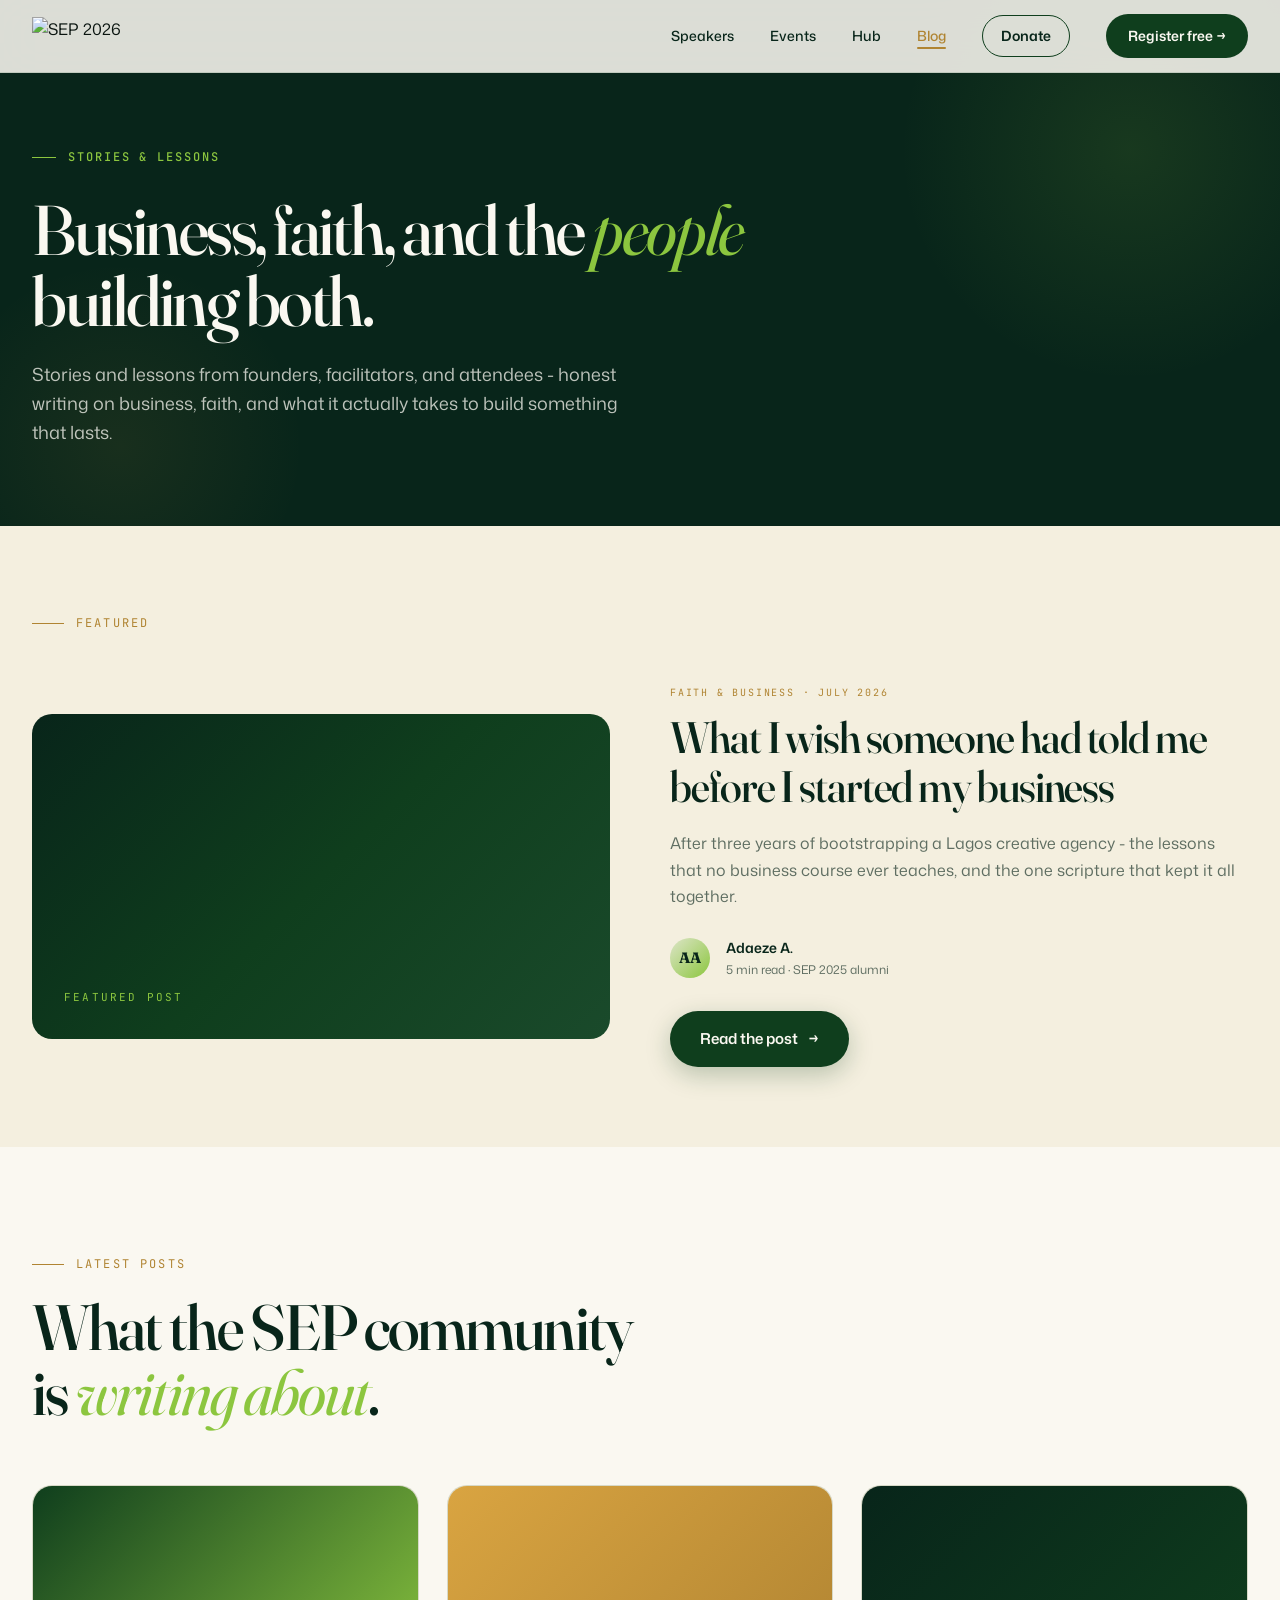
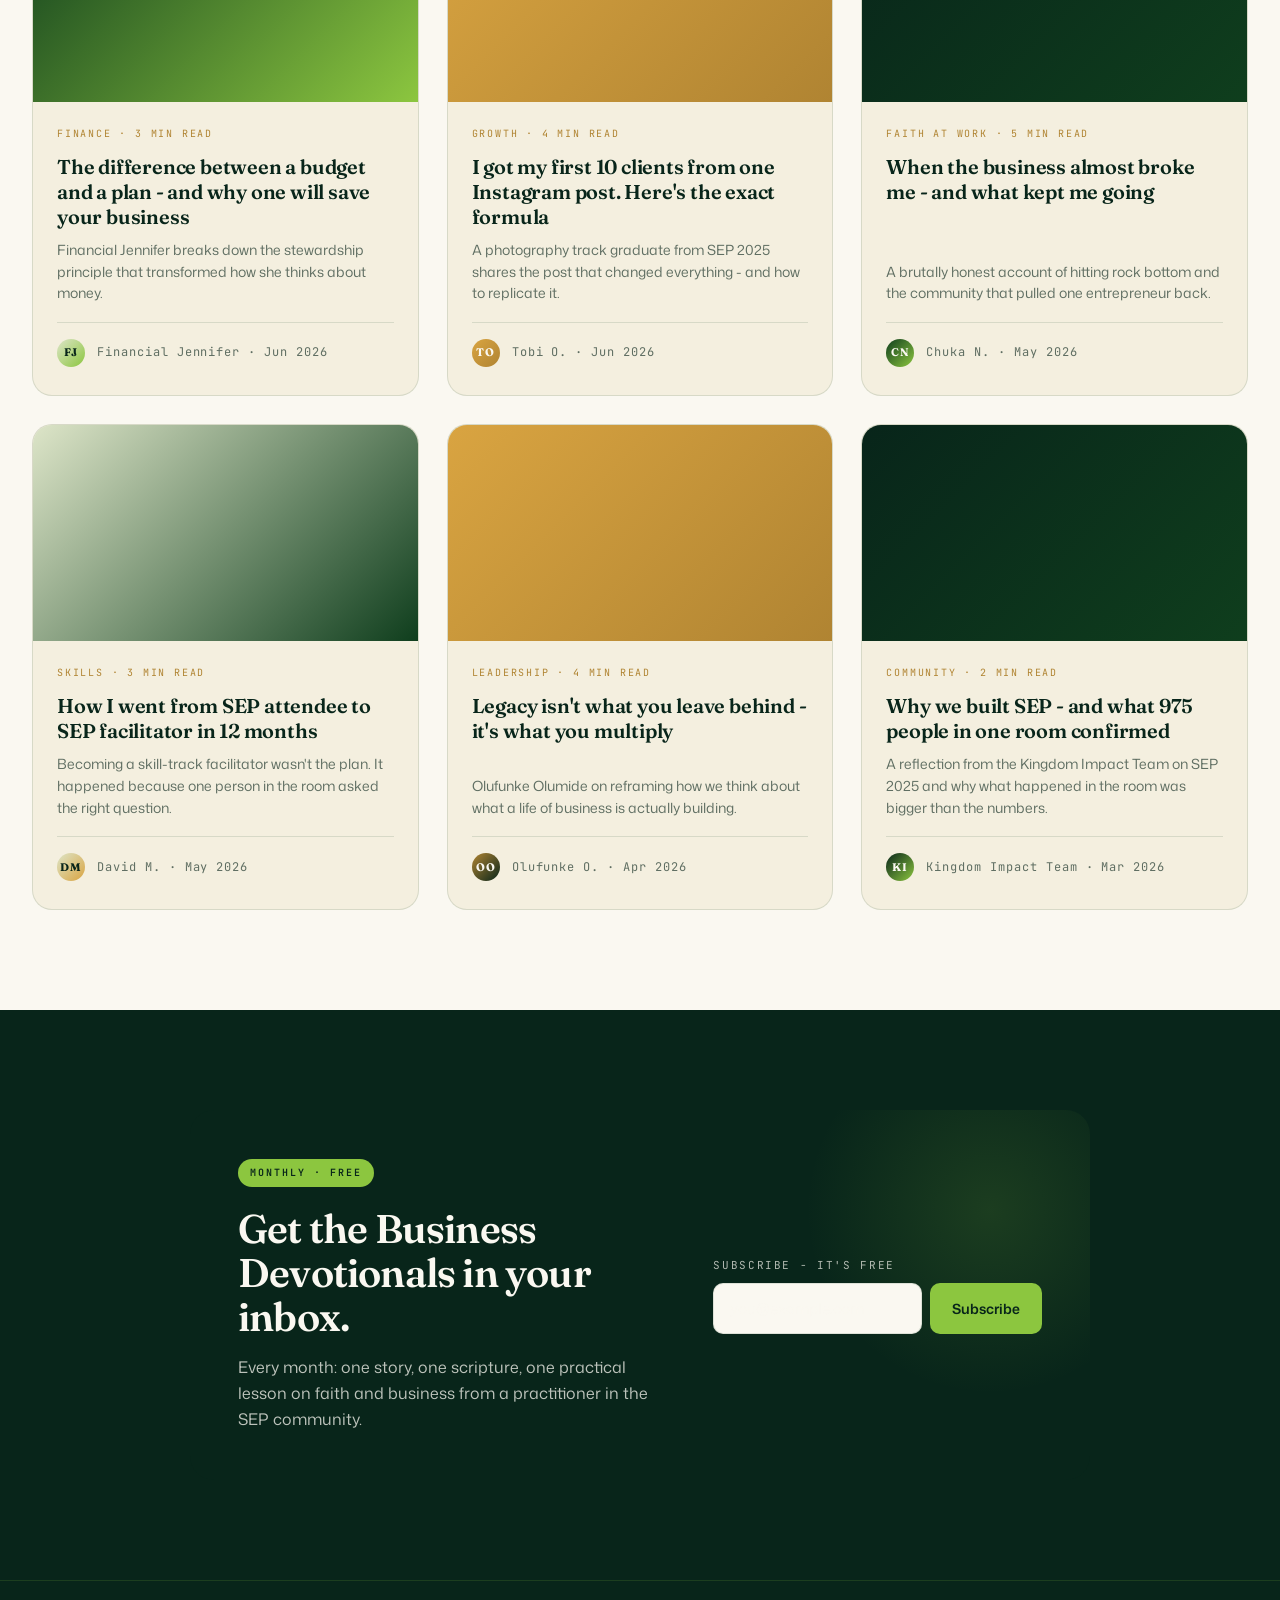
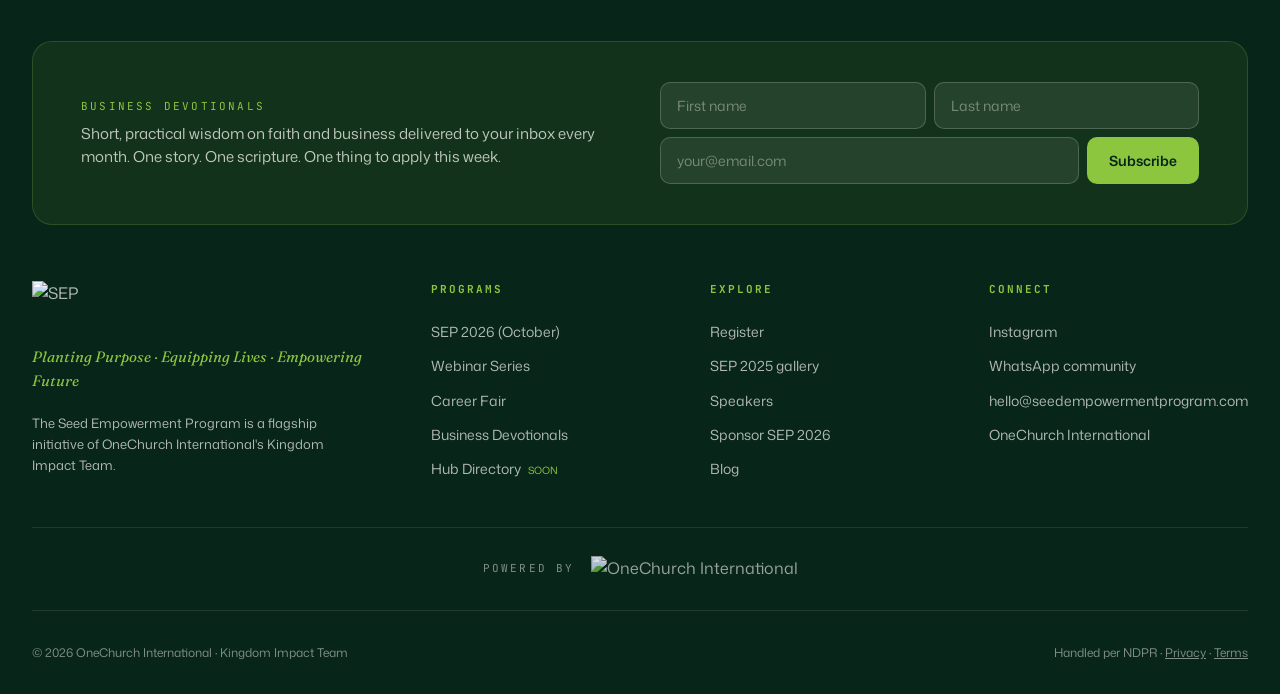
==== blog/index.html @ 37511c03 "Add first name and last name to newsletter subscribe forms Footer form on all pages and events banne" ====
<!DOCTYPE html>
<html lang="en">
<head>
<meta charset="UTF-8">
<meta name="viewport" content="width=device-width, initial-scale=1.0">
<title>SEP Blog - faith, business and skills in Nigeria</title>
<meta name="description" content="Stories and lessons from the SEP and OneChurch community - honest writing on business, faith, and what it takes to build something that lasts.">
<meta name="author" content="OneChurch International · Kingdom Impact Team">
<meta name="robots" content="index, follow">
<meta name="theme-color" content="#0F3E1D">
<link rel="icon" type="image/svg+xml" href="data:image/svg+xml;utf8,<svg xmlns='http://www.w3.org/2000/svg' viewBox='0 0 100 100'><rect width='100' height='100' rx='22' fill='%230F3E1D'/><rect x='24' y='28' width='14' height='14' rx='3' fill='%238CC63F'/><rect x='43' y='26' width='18' height='18' rx='5' fill='%238CC63F'/><rect x='66' y='24' width='22' height='22' rx='11' fill='%238CC63F'/><path d='M66 50 L34 50 C20 50 20 66 50 66 C80 66 80 82 66 82 L34 82' stroke='%23FAF8F1' stroke-width='6' fill='none' stroke-linecap='round'/></svg>">
<link rel="preconnect" href="https://fonts.googleapis.com">
<link rel="preconnect" href="https://fonts.gstatic.com" crossorigin>
<link href="https://fonts.googleapis.com/css2?family=Fraunces:opsz,wght@9..144,400;9..144,500;9..144,600;9..144,700;9..144,900&family=Mona+Sans:wght@400;500;600;700&family=JetBrains+Mono:wght@400;500&display=swap" rel="stylesheet">
<link rel="stylesheet" href="../css/main.css">
</head>
<body>

<!-- ============ NAV ============ -->
<nav class="nav">
  <div class="container nav-inner">
    <a href="../index.html" class="brand">
      <img src="../assets/sep-logo.webp" class="brand-logo" alt="SEP 2026">
    </a>
    <button class="nav-toggle" id="nav-toggle" aria-label="Open menu" aria-expanded="false">
      <svg class="icon-menu" width="22" height="22" viewBox="0 0 24 24" fill="none"><path d="M4 7h16M4 12h16M4 17h16" stroke="currentColor" stroke-width="2" stroke-linecap="round"/></svg>
      <svg class="icon-close" width="22" height="22" viewBox="0 0 24 24" fill="none"><path d="M6 6l12 12M18 6L6 18" stroke="currentColor" stroke-width="2" stroke-linecap="round"/></svg>
    </button>
    <div class="nav-links" id="nav-links">
      <a href="../speakers.html">Speakers</a>
      <a href="../events.html">Events</a>
      <a href="../hub.html">Hub</a>
      <a href="index.html" aria-current="page">Blog</a>
      <a href="../donate.html" class="nav-donate">Donate</a>
      <a href="../index.html#register" class="nav-cta">Register free →</a>
    </div>
  </div>
</nav>

<!-- ============ PAGE HERO ============ -->
<section class="page-hero">
  <div class="container">
    <div class="page-hero-inner">
      <div class="eyebrow">Stories &amp; lessons</div>
      <h1>Business, faith, and the <em>people</em> building both.</h1>
      <p class="lead">Stories and lessons from founders, facilitators, and attendees - honest writing on business, faith, and what it actually takes to build something that lasts.</p>
    </div>
  </div>
</section>

<!-- ============ FEATURED POST ============ -->
<section style="padding: 80px 0; background: var(--paper-warm);">
  <div class="container">
    <div class="section-label">Featured</div>
    <div style="display: grid; grid-template-columns: 1fr 1fr; gap: 60px; align-items: center; margin-top: 32px;">
      <div style="aspect-ratio: 16/9; border-radius: 20px; background: linear-gradient(135deg, var(--forest-deep), var(--forest), #1a4a2b); overflow: hidden; position: relative;">
        <div style="position: absolute; inset: 0; display: flex; align-items: flex-end; padding: 32px;">
          <div style="font-family: var(--font-mono); font-size: 11px; letter-spacing: 0.2em; text-transform: uppercase; color: var(--lime);">Featured post</div>
        </div>
      </div>
      <div>
        <div class="blog-card-tag">Faith &amp; Business · July 2026</div>
        <h2 style="font-family: var(--font-display); font-size: clamp(28px,3.5vw,44px); font-weight: 500; color: var(--forest-deep); letter-spacing: -0.025em; line-height: 1.1; margin-bottom: 20px; font-variation-settings: 'opsz' 144;">What I wish someone had told me before I started my business</h2>
        <p style="font-size: 16px; color: var(--muted); line-height: 1.65; margin-bottom: 28px;">After three years of bootstrapping a Lagos creative agency - the lessons that no business course ever teaches, and the one scripture that kept it all together.</p>
        <div style="display: flex; align-items: center; gap: 16px; margin-bottom: 32px;">
          <div style="width: 40px; height: 40px; border-radius: 50%; background: linear-gradient(135deg, var(--sage), var(--lime)); display: flex; align-items: center; justify-content: center; font-family: var(--font-display); font-weight: 700; font-size: 15px; color: var(--forest-deep);">AA</div>
          <div>
            <div style="font-size: 14px; font-weight: 600; color: var(--forest-deep);">Adaeze A.</div>
            <div style="font-size: 12px; color: var(--muted);">5 min read · SEP 2025 alumni</div>
          </div>
        </div>
        <a href="#" class="btn btn-primary">Read the post <span class="arrow">→</span></a>
      </div>
    </div>
  </div>
</section>

<!-- ============ BLOG GRID ============ -->
<section style="padding: 100px 0; background: var(--paper);">
  <div class="container">
    <div class="section-label">Latest posts</div>
    <h2 class="section-title">What the SEP community is <em>writing about</em>.</h2>

    <div class="blog-grid">
      <article class="blog-card">
        <div class="blog-card-thumb"></div>
        <div class="blog-card-body">
          <div class="blog-card-tag">Finance · 3 min read</div>
          <div class="blog-card-title">The difference between a budget and a plan - and why one will save your business</div>
          <div class="blog-card-excerpt">Financial Jennifer breaks down the stewardship principle that transformed how she thinks about money.</div>
          <div class="blog-card-meta">
            <div class="blog-card-avatar">FJ</div>
            Financial Jennifer · Jun 2026
          </div>
        </div>
      </article>

      <article class="blog-card">
        <div class="blog-card-thumb amber"></div>
        <div class="blog-card-body">
          <div class="blog-card-tag">Growth · 4 min read</div>
          <div class="blog-card-title">I got my first 10 clients from one Instagram post. Here's the exact formula</div>
          <div class="blog-card-excerpt">A photography track graduate from SEP 2025 shares the post that changed everything - and how to replicate it.</div>
          <div class="blog-card-meta">
            <div class="blog-card-avatar" style="background: linear-gradient(135deg, var(--amber), var(--amber-deep)); color: var(--paper);">TO</div>
            Tobi O. · Jun 2026
          </div>
        </div>
      </article>

      <article class="blog-card">
        <div class="blog-card-thumb deep"></div>
        <div class="blog-card-body">
          <div class="blog-card-tag">Faith at Work · 5 min read</div>
          <div class="blog-card-title">When the business almost broke me - and what kept me going</div>
          <div class="blog-card-excerpt">A brutally honest account of hitting rock bottom and the community that pulled one entrepreneur back.</div>
          <div class="blog-card-meta">
            <div class="blog-card-avatar" style="background: linear-gradient(135deg, var(--forest), var(--lime)); color: var(--paper);">CN</div>
            Chuka N. · May 2026
          </div>
        </div>
      </article>

      <article class="blog-card">
        <div class="blog-card-thumb" style="background: linear-gradient(135deg, var(--sage), var(--forest));"></div>
        <div class="blog-card-body">
          <div class="blog-card-tag">Skills · 3 min read</div>
          <div class="blog-card-title">How I went from SEP attendee to SEP facilitator in 12 months</div>
          <div class="blog-card-excerpt">Becoming a skill-track facilitator wasn't the plan. It happened because one person in the room asked the right question.</div>
          <div class="blog-card-meta">
            <div class="blog-card-avatar" style="background: linear-gradient(135deg, var(--sage), var(--amber));">DM</div>
            David M. · May 2026
          </div>
        </div>
      </article>

      <article class="blog-card">
        <div class="blog-card-thumb amber"></div>
        <div class="blog-card-body">
          <div class="blog-card-tag">Leadership · 4 min read</div>
          <div class="blog-card-title">Legacy isn't what you leave behind - it's what you multiply</div>
          <div class="blog-card-excerpt">Olufunke Olumide on reframing how we think about what a life of business is actually building.</div>
          <div class="blog-card-meta">
            <div class="blog-card-avatar" style="background: linear-gradient(135deg, var(--amber-deep), var(--forest-deep)); color: var(--paper);">OO</div>
            Olufunke O. · Apr 2026
          </div>
        </div>
      </article>

      <article class="blog-card">
        <div class="blog-card-thumb deep"></div>
        <div class="blog-card-body">
          <div class="blog-card-tag">Community · 2 min read</div>
          <div class="blog-card-title">Why we built SEP - and what 975 people in one room confirmed</div>
          <div class="blog-card-excerpt">A reflection from the Kingdom Impact Team on SEP 2025 and why what happened in the room was bigger than the numbers.</div>
          <div class="blog-card-meta">
            <div class="blog-card-avatar" style="background: linear-gradient(135deg, var(--forest-deep), var(--lime)); color: var(--paper);">KI</div>
            Kingdom Impact Team · Mar 2026
          </div>
        </div>
      </article>
    </div>
  </div>
</section>

<!-- ============ NEWSLETTER CTA ============ -->
<section style="padding: 100px 0; background: var(--forest-deep);">
  <div class="container">
    <div class="hub-feature" style="max-width: 900px; margin: 0 auto;">
      <div class="hub-feature-content">
        <span class="hub-badge">Monthly · Free</span>
        <h3>Get the Business Devotionals in your inbox.</h3>
        <p>Every month: one story, one scripture, one practical lesson on faith and business from a practitioner in the SEP community.</p>
      </div>
      <form class="hub-feature-form" id="hub-form">
        <label class="form-label" style="color: rgba(250, 248, 241, 0.7);">Subscribe - it's free</label>
        <div class="hub-input-row">
          <input type="email" class="form-input hub-input" required placeholder="you@example.com">
          <button type="submit" class="hub-submit">Subscribe</button>
        </div>
        <div id="hub-success" class="hub-success">✓ You're subscribed. Next issue drops on the first Friday.</div>
      </form>
    </div>
  </div>
</section>

<!-- ============ FOOTER ============ -->
<footer class="footer">
  <div class="container">
    <div class="footer-newsletter">
      <div class="footer-newsletter-text">
        <div class="footer-newsletter-label">Business Devotionals</div>
        <div class="footer-newsletter-sub">Short, practical wisdom on faith and business delivered to your inbox every month. One story. One scripture. One thing to apply this week.</div>
      </div>
      <form class="footer-newsletter-form" id="devos-form">
        <div class="footer-newsletter-name-row">
          <input type="text" name="firstName" class="footer-newsletter-input" placeholder="First name" required>
          <input type="text" name="lastName" class="footer-newsletter-input" placeholder="Last name" required>
        </div>
        <div class="footer-newsletter-email-row">
          <input type="email" name="email" class="footer-newsletter-input" placeholder="your@email.com" required>
          <button type="submit" class="footer-newsletter-btn">Subscribe</button>
        </div>
      </form>
    </div>
    <div class="footer-grid">
      <div>
        <img src="../assets/sep-logo-footer.webp" alt="SEP" class="footer-logo">
        <div class="footer-tag">Planting Purpose · Equipping Lives · Empowering Future</div>
        <div class="footer-desc">The Seed Empowerment Program is a flagship initiative of OneChurch International's Kingdom Impact Team.</div>
      </div>
      <div class="footer-col">
        <h5>Programs</h5>
        <ul>
          <li><a href="../index.html#register">SEP 2026 (October)</a></li>
          <li><a href="../events.html">Webinar Series</a></li>
          <li><a href="../events.html">Career Fair</a></li>
          <li><a href="../events.html">Business Devotionals</a></li>
          <li><a href="../hub.html">Hub Directory <span style="color: var(--lime); font-size: 10px; margin-left: 4px;">SOON</span></a></li>
        </ul>
      </div>
      <div class="footer-col">
        <h5>Explore</h5>
        <ul>
          <li><a href="../index.html#register">Register</a></li>
          <li><a href="../index.html#gallery">SEP 2025 gallery</a></li>
          <li><a href="../speakers.html">Speakers</a></li>
          <li><a href="../donate.html">Sponsor SEP 2026</a></li>
          <li><a href="index.html">Blog</a></li>
        </ul>
      </div>
      <div class="footer-col">
        <h5>Connect</h5>
        <ul>
          <li><a href="https://www.instagram.com/sep_hub/" target="_blank" rel="noopener noreferrer">Instagram</a></li>
          <li><a href="https://chat.whatsapp.com/DVvRWMQHClVAJWjG0R13qC" target="_blank" rel="noopener noreferrer">WhatsApp community</a></li>
          <li><a href="mailto:hello@seedempowermentprogram.com">hello@seedempowermentprogram.com</a></li>
          <li><a href="https://www.onechurchng.org/" target="_blank" rel="noopener noreferrer">OneChurch International</a></li>
        </ul>
      </div>
    </div>
    <div class="powered-by">
      <span class="powered-by-label">Powered by</span>
      <a href="https://www.onechurchng.org/" target="_blank" rel="noopener noreferrer" class="powered-by-link" aria-label="OneChurch International">
        <img src="../assets/onechurch-logo.webp" alt="OneChurch International" class="powered-by-logo">
      </a>
    </div>
    <div class="footer-bottom">
      <div>© 2026 OneChurch International · Kingdom Impact Team</div>
      <div>Handled per NDPR · <a href="#" style="color: inherit; text-decoration: underline;">Privacy</a> · <a href="#" style="color: inherit; text-decoration: underline;">Terms</a></div>
    </div>
  </div>
</footer>

<script src="../js/devotionals.js"></script>
<script src="../js/main.js"></script>
</body>
</html>
---- css/main.css ----
* { margin: 0; padding: 0; box-sizing: border-box; }
html { scroll-behavior: smooth; overflow-x: hidden; }

:root {
  --forest: #0F3E1D;
  --forest-deep: #08251A;
  --lime: #8CC63F;
  --lime-glow: #A8DB63;
  --paper: #FAF8F1;
  --paper-warm: #F4EFDF;
  --sage: #DDE5C8;
  --amber: #D9A441;
  --amber-deep: #B08432;
  --ink: #0A1410;
  --muted: #5F6E62;
  --line: rgba(15, 62, 29, 0.12);
  --font-display: 'Fraunces', Georgia, serif;
  --font-body: 'Mona Sans', -apple-system, BlinkMacSystemFont, sans-serif;
  --font-mono: 'JetBrains Mono', ui-monospace, monospace;
}

body {
  font-family: var(--font-body);
  color: var(--ink);
  background: var(--paper);
  line-height: 1.6;
  -webkit-font-smoothing: antialiased;
  overflow-x: hidden;
}

.container {
  max-width: 1280px;
  margin: 0 auto;
  padding: 0 32px;
}

@media (max-width: 640px) {
  .container { padding: 0 20px; }
}

a { color: inherit; text-decoration: none; }
img { max-width: 100%; display: block; }

/* ============ NAV ============ */
.nav {
  position: fixed;
  top: 0; left: 0; right: 0;
  background: rgba(250, 248, 241, 0.88);
  backdrop-filter: blur(24px);
  -webkit-backdrop-filter: blur(24px);
  z-index: 100;
  border-bottom: 1px solid var(--line);
  padding: 14px 0;
}
.nav-inner {
  display: flex;
  align-items: center;
  justify-content: space-between;
  gap: 40px;
}
.brand {
  display: flex;
  align-items: center;
}
.brand-logo {
  height: 38px;
  width: auto;
  display: block;
}
@media (max-width: 500px) {
  .brand-logo { height: 32px; }
}
.nav-links {
  display: flex;
  gap: 36px;
  align-items: center;
  font-size: 14px;
  font-weight: 500;
}
.nav-links a:not(.nav-cta) {
  color: var(--forest-deep);
  transition: color 0.2s;
  position: relative;
}
.nav-links a:not(.nav-cta):hover { color: var(--amber-deep); }
.nav-cta {
  background: var(--forest);
  color: var(--paper) !important;
  padding: 11px 22px;
  border-radius: 100px;
  font-weight: 600;
  transition: all 0.2s ease;
  display: inline-flex;
  align-items: center;
  gap: 8px;
}
.nav-cta:hover {
  background: var(--lime);
  color: var(--forest-deep) !important;
  transform: translateY(-1px);
}

.nav-toggle {
  display: none;
  background: transparent;
  border: none;
  padding: 8px;
  cursor: pointer;
  color: var(--forest-deep);
  align-items: center;
  justify-content: center;
  border-radius: 8px;
  transition: background 0.2s;
}
.nav-toggle:hover { background: rgba(15, 62, 29, 0.08); }
.nav-toggle .icon-close { display: none; }
.nav-toggle.open .icon-menu { display: none; }
.nav-toggle.open .icon-close { display: inline; }

@media (max-width: 860px) {
  .nav-inner { position: relative; }
  .nav-toggle { display: inline-flex; order: 3; margin-left: 8px; }
  .nav-links {
    position: absolute;
    top: calc(100% + 14px);
    left: 0;
    right: 0;
    background: var(--paper);
    border-top: 1px solid var(--line);
    border-bottom: 1px solid var(--line);
    flex-direction: column;
    gap: 0;
    padding: 0;
    max-height: 0;
    overflow: hidden;
    transition: max-height 0.3s ease;
    box-shadow: 0 24px 40px -20px rgba(15, 62, 29, 0.15);
  }
  .nav-links.open {
    max-height: 420px;
  }
  .nav-links a:not(.nav-cta) {
    display: block;
    padding: 16px 32px;
    border-bottom: 1px solid var(--line);
    font-size: 16px;
  }
  .nav-links a.nav-cta {
    margin: 16px 32px 20px;
    text-align: center;
    justify-content: center;
    padding: 14px 24px;
  }
}
@media (max-width: 500px) {
  .nav-links a:not(.nav-cta) { padding: 14px 24px; }
  .nav-links a.nav-cta { margin: 12px 24px 16px; }
}

/* ============ HERO ============ */
.hero {
  position: relative;
  padding: 160px 0 100px;
  overflow: hidden;
  background: var(--paper);
}
.hero-bg-frond {
  position: absolute;
  right: -180px;
  top: 40px;
  width: 720px;
  opacity: 0.09;
  transform: rotate(-12deg);
  pointer-events: none;
  z-index: 0;
}
.hero-bg-frond svg { width: 100%; height: auto; }

.hero-inner {
  position: relative;
  z-index: 2;
  display: grid;
  grid-template-columns: 1.15fr 1fr;
  gap: 60px;
  align-items: center;
}
@media (max-width: 960px) {
  .hero-inner { grid-template-columns: 1fr; gap: 40px; }
  .hero { padding: 130px 0 60px; }
}

.eyebrow {
  font-family: var(--font-mono);
  font-size: 12px;
  font-weight: 500;
  letter-spacing: 0.16em;
  text-transform: uppercase;
  color: var(--amber-deep);
  margin-bottom: 28px;
  display: inline-flex;
  align-items: center;
  gap: 12px;
}
.eyebrow::before {
  content: "";
  width: 24px;
  height: 1px;
  background: var(--amber-deep);
}

.hero h1 {
  font-family: var(--font-display);
  font-weight: 500;
  font-size: clamp(42px, 6.4vw, 84px);
  line-height: 0.96;
  letter-spacing: -0.035em;
  color: var(--forest-deep);
  margin-bottom: 28px;
  font-variation-settings: "opsz" 144;
  text-wrap: balance;
}
.hero h1 .accent {
  font-style: italic;
  font-weight: 400;
  color: var(--lime);
  display: inline-block;
  position: relative;
}
.hero h1 .accent::after {
  content: "";
  position: absolute;
  bottom: 0.08em;
  left: 0;
  right: 0;
  height: 12px;
  background: var(--amber);
  opacity: 0.35;
  z-index: -1;
  border-radius: 2px;
}

.hero p.lead {
  font-size: 19px;
  line-height: 1.55;
  color: var(--muted);
  max-width: 540px;
  margin-bottom: 40px;
}

.hero-ctas {
  display: flex;
  gap: 14px;
  flex-wrap: wrap;
  align-items: center;
}
.btn {
  display: inline-flex;
  align-items: center;
  gap: 10px;
  padding: 16px 30px;
  border-radius: 100px;
  font-weight: 600;
  font-size: 15px;
  cursor: pointer;
  border: none;
  transition: all 0.25s ease;
  font-family: inherit;
}
.btn-primary {
  background: var(--forest);
  color: var(--paper);
  box-shadow: 0 8px 24px rgba(15, 62, 29, 0.25);
}
.btn-primary:hover {
  background: var(--lime);
  color: var(--forest-deep);
  transform: translateY(-2px);
  box-shadow: 0 12px 32px rgba(140, 198, 63, 0.35);
}
.btn-primary .arrow { transition: transform 0.2s; }
.btn-primary:hover .arrow { transform: translateX(4px); }
.btn-ghost {
  background: transparent;
  color: var(--forest-deep);
  border: 1.5px solid var(--forest);
  padding-left: 28px;
  padding-right: 28px;
}
.btn-ghost:hover {
  background: var(--lime);
  color: var(--forest-deep);
  border-color: var(--lime);
}

.hero-trust {
  margin-top: 44px;
  display: flex;
  align-items: center;
  gap: 16px;
  font-size: 13px;
  color: var(--muted);
}
.hero-trust-dots {
  display: flex;
}
.trust-dot {
  width: 32px;
  height: 32px;
  border-radius: 50%;
  border: 2px solid var(--paper);
  background: linear-gradient(135deg, var(--sage), var(--lime));
  margin-left: -8px;
  font-size: 11px;
  color: var(--forest-deep);
  display: flex;
  align-items: center;
  justify-content: center;
  font-weight: 700;
}
.trust-dot:first-child { margin-left: 0; }
.trust-dot:nth-child(2) { background: linear-gradient(135deg, var(--amber), var(--amber-deep)); color: white; }
.trust-dot:nth-child(3) { background: linear-gradient(135deg, #7B9E5D, var(--forest)); color: white; }
.trust-dot:nth-child(4) { background: linear-gradient(135deg, var(--paper-warm), var(--amber)); }

/* Date card — signature element */
.date-card {
  background: var(--forest-deep);
  color: var(--paper);
  padding: 40px;
  border-radius: 24px;
  position: relative;
  overflow: hidden;
  box-shadow: 0 30px 80px -20px rgba(15, 62, 29, 0.4);
  border: 1px solid rgba(140, 198, 63, 0.15);
}
.date-card::before {
  content: "";
  position: absolute;
  top: -50%;
  right: -30%;
  width: 500px;
  height: 500px;
  background: radial-gradient(circle, rgba(140, 198, 63, 0.15), transparent 60%);
  pointer-events: none;
}
.date-card-label {
  font-family: var(--font-mono);
  font-size: 11px;
  letter-spacing: 0.2em;
  text-transform: uppercase;
  color: var(--lime);
  margin-bottom: 24px;
  display: flex;
  align-items: center;
  gap: 10px;
}
.date-card-label::before {
  content: "";
  width: 8px;
  height: 8px;
  background: var(--lime);
  border-radius: 50%;
  animation: pulse 2s infinite;
}
@keyframes pulse {
  0%, 100% { opacity: 1; box-shadow: 0 0 0 0 rgba(140, 198, 63, 0.6); }
  50% { opacity: 0.8; box-shadow: 0 0 0 8px rgba(140, 198, 63, 0); }
}
.date-numerals {
  font-family: var(--font-display);
  font-weight: 900;
  font-size: clamp(64px, calc(11.2vw - 33px), 112px);
  line-height: 0.85;
  letter-spacing: -0.05em;
  color: var(--paper);
  margin-bottom: 8px;
  font-variation-settings: "opsz" 144;
  display: flex;
  align-items: baseline;
  gap: 0.06em;
}
.date-numerals .dot {
  color: var(--lime);
  font-size: 0.6em;
  line-height: 0.85;
}
.date-month {
  font-family: var(--font-display);
  font-size: 24px;
  font-weight: 400;
  font-style: italic;
  color: var(--lime);
  margin-bottom: 32px;
  letter-spacing: 0.02em;
}
.date-meta {
  padding-top: 28px;
  border-top: 1px solid rgba(250, 248, 241, 0.15);
  display: grid;
  grid-template-columns: 1fr 1fr;
  gap: 20px;
  font-size: 14px;
}
.date-meta-item .label {
  font-family: var(--font-mono);
  font-size: 10px;
  letter-spacing: 0.15em;
  text-transform: uppercase;
  color: rgba(250, 248, 241, 0.5);
  margin-bottom: 6px;
  display: block;
}
.date-meta-item .value {
  color: var(--paper);
  font-weight: 500;
}

/* ============ MARQUEE ============ */
.marquee {
  padding: 32px 0;
  background: var(--forest-deep);
  color: var(--paper);
  overflow: hidden;
  border-top: 1px solid var(--line);
  border-bottom: 1px solid var(--line);
}
.marquee-track {
  display: flex;
  gap: 60px;
  white-space: nowrap;
  animation: marquee 40s linear infinite;
  font-family: var(--font-display);
  font-weight: 500;
  font-style: italic;
  font-size: 22px;
  letter-spacing: -0.01em;
}
.marquee-track span {
  display: flex;
  align-items: center;
  gap: 60px;
}
.marquee-track span::after {
  content: "✦";
  color: var(--lime);
  font-style: normal;
}
@keyframes marquee {
  from { transform: translateX(0); }
  to { transform: translateX(-50%); }
}

/* ============ GROWTH — the "975 became a movement" story ============ */
.growth {
  padding: 120px 0;
  background: var(--paper-warm);
  position: relative;
  overflow: hidden;
}
.growth-inner {
  position: relative;
  z-index: 2;
}
.section-label {
  font-family: var(--font-mono);
  font-size: 12px;
  letter-spacing: 0.18em;
  text-transform: uppercase;
  color: var(--amber-deep);
  margin-bottom: 20px;
  display: inline-flex;
  align-items: center;
  gap: 12px;
}
.section-label::before {
  content: "";
  width: 32px;
  height: 1px;
  background: var(--amber-deep);
}

.section-title {
  font-family: var(--font-display);
  font-weight: 500;
  font-size: clamp(36px, 5vw, 64px);
  line-height: 1.02;
  letter-spacing: -0.03em;
  color: var(--forest-deep);
  max-width: 780px;
  margin-bottom: 24px;
  font-variation-settings: "opsz" 144;
  text-wrap: balance;
}
.section-title em {
  font-style: italic;
  font-weight: 400;
  color: var(--lime);
}
.section-sub {
  font-size: 18px;
  color: var(--muted);
  max-width: 620px;
  line-height: 1.6;
  margin-bottom: 60px;
}

.growth-numbers {
  display: grid;
  grid-template-columns: 1fr auto 1fr;
  gap: 40px;
  align-items: center;
  margin-top: 40px;
}
@media (max-width: 800px) {
  .growth-numbers { grid-template-columns: 1fr; gap: 20px; }
  .growth-arrow { display: none; }
}
.growth-year {
  padding: 40px;
  border-radius: 20px;
  background: var(--paper);
  border: 1px solid var(--line);
  position: relative;
}
.growth-year.future {
  background: var(--forest-deep);
  color: var(--paper);
  transform: scale(1.05);
  box-shadow: 0 30px 60px -20px rgba(15, 62, 29, 0.4);
}
.growth-year-label {
  font-family: var(--font-mono);
  font-size: 11px;
  letter-spacing: 0.2em;
  text-transform: uppercase;
  color: var(--muted);
  margin-bottom: 16px;
}
.growth-year.future .growth-year-label { color: var(--lime); }
.growth-number {
  font-family: var(--font-display);
  font-weight: 700;
  font-size: 96px;
  line-height: 0.9;
  letter-spacing: -0.04em;
  color: var(--forest-deep);
  margin-bottom: 8px;
  font-variation-settings: "opsz" 144;
}
.growth-year.future .growth-number { color: var(--paper); }
.growth-year.future .growth-number sup { color: var(--lime); font-size: 0.5em; vertical-align: super; }
.growth-caption {
  font-size: 15px;
  color: var(--muted);
  line-height: 1.5;
}
.growth-year.future .growth-caption { color: rgba(250, 248, 241, 0.75); }
.growth-arrow {
  color: var(--amber);
  font-size: 48px;
  text-align: center;
  font-family: var(--font-display);
  font-weight: 300;
}

.growth-stats {
  display: grid;
  grid-template-columns: repeat(4, 1fr);
  gap: 32px;
  margin-top: 80px;
  padding-top: 60px;
  border-top: 1px solid var(--line);
}
@media (max-width: 800px) {
  .growth-stats { grid-template-columns: repeat(2, 1fr); gap: 32px 20px; }
}
.stat-item .stat-num {
  font-family: var(--font-display);
  font-weight: 700;
  font-size: 48px;
  line-height: 1;
  color: var(--forest-deep);
  letter-spacing: -0.03em;
  margin-bottom: 8px;
  font-variation-settings: "opsz" 144;
}
.stat-item .stat-label {
  font-size: 14px;
  color: var(--muted);
  line-height: 1.4;
}

/* ============ ABOUT ============ */
.about {
  padding: 120px 0;
  background: var(--paper);
}
.about-grid {
  display: grid;
  grid-template-columns: 1fr 1fr;
  gap: 100px;
  align-items: start;
}
@media (max-width: 900px) {
  .about-grid { grid-template-columns: 1fr; gap: 60px; }
}
.about-list {
  display: flex;
  flex-direction: column;
  gap: 32px;
}
.about-item {
  display: flex;
  gap: 24px;
  padding-bottom: 32px;
  border-bottom: 1px solid var(--line);
}
.about-item:last-child { border-bottom: none; padding-bottom: 0; }
.about-item-num {
  font-family: var(--font-mono);
  font-size: 13px;
  font-weight: 500;
  color: var(--amber-deep);
  padding-top: 6px;
  min-width: 32px;
}
.about-item h3 {
  font-family: var(--font-display);
  font-size: 24px;
  font-weight: 600;
  color: var(--forest-deep);
  margin-bottom: 10px;
  letter-spacing: -0.01em;
}
.about-item p {
  color: var(--muted);
  font-size: 15px;
  line-height: 1.6;
}

/* ============ PROGRAMS ============ */
.programs {
  padding: 120px 0;
  background: var(--paper);
  border-top: 1px solid var(--line);
}
.programs-grid {
  display: grid;
  grid-template-columns: repeat(3, 1fr);
  gap: 20px;
  margin-top: 60px;
  margin-bottom: 24px;
}
@media (max-width: 900px) { .programs-grid { grid-template-columns: 1fr; } }

.program-card {
  padding: 32px 28px;
  border-radius: 20px;
  background: var(--paper-warm);
  border: 1px solid var(--line);
  transition: transform 0.3s ease, box-shadow 0.3s ease;
  display: flex;
  flex-direction: column;
  min-height: 240px;
}
.program-card:hover {
  transform: translateY(-6px);
  box-shadow: 0 24px 48px -20px rgba(15, 62, 29, 0.2);
}
.program-card-tag {
  font-family: var(--font-mono);
  font-size: 11px;
  letter-spacing: 0.15em;
  text-transform: uppercase;
  color: var(--amber-deep);
  margin-bottom: 18px;
}
.program-card h4 {
  font-family: var(--font-display);
  font-size: 26px;
  font-weight: 600;
  color: var(--forest-deep);
  margin-bottom: 12px;
  letter-spacing: -0.015em;
  line-height: 1.15;
}
.program-card p {
  font-size: 14px;
  color: var(--muted);
  line-height: 1.55;
  margin-bottom: 20px;
  flex-grow: 1;
}
.program-card-cta {
  font-size: 13px;
  font-weight: 600;
  color: var(--forest);
  padding-top: 16px;
  border-top: 1px solid var(--line);
  transition: color 0.2s;
}
.program-card:hover .program-card-cta { color: var(--amber-deep); }

/* Hub Directory feature block */
.hub-feature {
  margin-top: 20px;
  background: var(--forest-deep);
  color: var(--paper);
  border-radius: 24px;
  padding: 48px;
  display: grid;
  grid-template-columns: 1.3fr 1fr;
  gap: 48px;
  align-items: center;
  position: relative;
  overflow: hidden;
}
.hub-feature::before {
  content: "";
  position: absolute;
  top: -100px;
  right: -100px;
  width: 400px;
  height: 400px;
  background: radial-gradient(circle, rgba(140, 198, 63, 0.15), transparent 65%);
  pointer-events: none;
}
@media (max-width: 800px) {
  .hub-feature { grid-template-columns: 1fr; padding: 36px 28px; gap: 32px; }
}
.hub-feature-content { position: relative; z-index: 2; }
.hub-badge {
  display: inline-block;
  font-family: var(--font-mono);
  font-size: 10px;
  letter-spacing: 0.2em;
  text-transform: uppercase;
  color: var(--forest-deep);
  background: var(--lime);
  padding: 6px 12px;
  border-radius: 100px;
  margin-bottom: 20px;
  font-weight: 600;
}
.hub-feature h3 {
  font-family: var(--font-display);
  font-size: clamp(30px, 3.6vw, 40px);
  font-weight: 600;
  color: var(--paper);
  margin-bottom: 16px;
  letter-spacing: -0.02em;
  line-height: 1.1;
}
.hub-feature p {
  color: rgba(250, 248, 241, 0.75);
  font-size: 16px;
  line-height: 1.6;
  max-width: 480px;
}
.hub-feature-form { position: relative; z-index: 2; }
.hub-input-row {
  display: flex;
  gap: 8px;
  margin-top: 8px;
}
.hub-input {
  flex-grow: 1;
  background: rgba(250, 248, 241, 0.08);
  border: 1.5px solid rgba(250, 248, 241, 0.2);
  color: var(--paper);
}
.hub-input:focus {
  border-color: var(--lime);
  background: rgba(250, 248, 241, 0.12);
  box-shadow: 0 0 0 4px rgba(140, 198, 63, 0.15);
}
.hub-input::placeholder { color: rgba(250, 248, 241, 0.4); }
.hub-submit {
  padding: 14px 22px;
  background: var(--lime);
  color: var(--forest-deep);
  border: none;
  border-radius: 10px;
  font-family: inherit;
  font-size: 14px;
  font-weight: 600;
  cursor: pointer;
  transition: all 0.2s;
  white-space: nowrap;
}
.hub-submit:hover { background: var(--forest); color: var(--paper); transform: translateY(-1px); }
.hub-success {
  color: var(--lime);
  font-size: 13px;
  margin-top: 12px;
  display: none;
}
.hub-success.show { display: block; }
@media (max-width: 500px) {
  .hub-input-row { flex-direction: column; }
  .hub-submit { width: 100%; }
}

/* ============ SKILLS ============ */
.skills {
  padding: 120px 0;
  background: var(--forest-deep);
  color: var(--paper);
  position: relative;
  overflow: hidden;
}
.skills::before {
  content: "";
  position: absolute;
  top: -100px;
  right: -100px;
  width: 500px;
  height: 500px;
  background: radial-gradient(circle, rgba(140, 198, 63, 0.12), transparent 65%);
  pointer-events: none;
}
.skills .section-label { color: var(--lime); }
.skills .section-label::before { background: var(--lime); }
.skills .section-title { color: var(--paper); }
.skills .section-title em { color: var(--lime); }
.skills .section-sub { color: rgba(250, 248, 241, 0.7); }

.skills-grid {
  display: grid;
  grid-template-columns: repeat(4, 1fr);
  gap: 20px;
  margin-top: 60px;
}
@media (max-width: 900px) { .skills-grid { grid-template-columns: repeat(2, 1fr); } }
@media (max-width: 500px) { .skills-grid { grid-template-columns: 1fr; } }

.skill-card {
  padding: 28px 24px;
  border-radius: 16px;
  background: rgba(250, 248, 241, 0.05);
  border: 1px solid rgba(250, 248, 241, 0.08);
  transition: transform 0.3s ease, box-shadow 0.3s ease, background 0.3s, border-color 0.3s;
  cursor: pointer;
  position: relative;
  overflow: hidden;
  display: block;
  text-decoration: none;
}
.skill-card:hover {
  background: rgba(140, 198, 63, 0.1);
  border-color: rgba(140, 198, 63, 0.3);
  transform: translateY(-6px);
  box-shadow: 0 24px 48px -20px rgba(140, 198, 63, 0.25);
}
.skill-card-num {
  font-family: var(--font-mono);
  font-size: 11px;
  color: var(--lime);
  letter-spacing: 0.15em;
  margin-bottom: 16px;
}
.skill-card h4 {
  font-family: var(--font-display);
  font-size: 20px;
  font-weight: 500;
  color: var(--paper);
  margin-bottom: 6px;
  line-height: 1.25;
  letter-spacing: -0.01em;
}
.skill-card p {
  font-size: 13px;
  color: rgba(250, 248, 241, 0.55);
  line-height: 1.5;
}
.skill-card.new::after {
  content: "NEW";
  position: absolute;
  top: 16px;
  right: 16px;
  font-family: var(--font-mono);
  font-size: 9px;
  letter-spacing: 0.15em;
  color: var(--amber);
  padding: 3px 8px;
  border: 1px solid rgba(217, 164, 65, 0.4);
  border-radius: 4px;
}

/* ============ SPEAKERS ============ */
.speakers {
  padding: 120px 0;
  background: var(--paper);
}
.speakers-grid {
  display: grid;
  grid-template-columns: repeat(3, 1fr);
  gap: 32px;
  margin-top: 60px;
}
@media (max-width: 900px) { .speakers-grid { grid-template-columns: repeat(2, 1fr); } }
@media (max-width: 600px) { .speakers-grid { grid-template-columns: 1fr; } }

.speaker-card {
  border-radius: 20px;
  overflow: hidden;
  background: var(--paper-warm);
  border: 1px solid var(--line);
  transition: transform 0.3s ease, box-shadow 0.3s ease;
}
.speaker-card:hover {
  transform: translateY(-6px);
  box-shadow: 0 24px 48px -20px rgba(15, 62, 29, 0.2);
}
.speaker-avatar {
  aspect-ratio: 1;
  background: linear-gradient(135deg, var(--sage), var(--lime));
  position: relative;
  overflow: hidden;
  display: flex;
  align-items: center;
  justify-content: center;
}
.speaker-avatar-initials {
  font-family: var(--font-display);
  font-weight: 700;
  font-size: 72px;
  color: var(--forest-deep);
  letter-spacing: -0.04em;
  opacity: 0.85;
}
.speaker-card:nth-child(2) .speaker-avatar { background: linear-gradient(135deg, var(--amber), var(--amber-deep)); }
.speaker-card:nth-child(2) .speaker-avatar-initials { color: var(--forest-deep); }
.speaker-card:nth-child(3) .speaker-avatar { background: linear-gradient(135deg, var(--forest), var(--lime)); }
.speaker-card:nth-child(3) .speaker-avatar-initials { color: var(--paper); }
.speaker-card:nth-child(4) .speaker-avatar { background: linear-gradient(135deg, var(--paper-warm), var(--amber)); }
.speaker-card:nth-child(5) .speaker-avatar { background: linear-gradient(135deg, var(--sage), var(--forest)); }
.speaker-card:nth-child(5) .speaker-avatar-initials { color: var(--paper); }
.speaker-card:nth-child(6) .speaker-avatar { background: linear-gradient(135deg, var(--amber-deep), var(--forest-deep)); }
.speaker-card:nth-child(6) .speaker-avatar-initials { color: var(--paper); }

.speaker-body { padding: 24px 24px 28px; }
.speaker-tag {
  font-family: var(--font-mono);
  font-size: 10px;
  letter-spacing: 0.18em;
  text-transform: uppercase;
  color: var(--amber-deep);
  margin-bottom: 10px;
}
.speaker-name {
  font-family: var(--font-display);
  font-size: 22px;
  font-weight: 600;
  color: var(--forest-deep);
  margin-bottom: 4px;
  letter-spacing: -0.015em;
}
.speaker-role {
  font-size: 13px;
  color: var(--muted);
  margin-bottom: 14px;
}
.speaker-topic {
  font-size: 14px;
  color: var(--forest-deep);
  font-weight: 500;
  padding-top: 14px;
  border-top: 1px solid var(--line);
  line-height: 1.4;
}
.speaker-topic em {
  font-family: var(--font-display);
  font-style: italic;
  font-weight: 400;
  color: var(--muted);
  display: block;
  font-size: 11px;
  letter-spacing: 0.1em;
  text-transform: uppercase;
  margin-bottom: 4px;
}

.speakers-more {
  text-align: center;
  margin-top: 60px;
  font-family: var(--font-display);
  font-style: italic;
  color: var(--muted);
  font-size: 18px;
}
.speakers-more strong {
  color: var(--forest-deep);
  font-style: normal;
  font-weight: 600;
}

/* ============ SCHEDULE ============ */
.schedule {
  padding: 120px 0;
  background: var(--paper-warm);
}
.schedule-days {
  display: grid;
  grid-template-columns: repeat(3, 1fr);
  gap: 20px;
  margin-top: 60px;
}
@media (max-width: 800px) { .schedule-days { grid-template-columns: 1fr; } }

.day-card {
  background: var(--paper);
  border-radius: 20px;
  padding: 36px 32px;
  border: 1px solid var(--line);
  position: relative;
  transition: transform 0.3s ease, box-shadow 0.3s ease;
}
.day-card:hover {
  transform: translateY(-6px);
  box-shadow: 0 24px 48px -20px rgba(15, 62, 29, 0.2);
}
.day-card-marker {
  position: absolute;
  top: 0;
  left: 32px;
  width: 60px;
  height: 6px;
  background: var(--lime);
  border-radius: 0 0 4px 4px;
}
.day-card:nth-child(2) .day-card-marker { background: var(--amber); }
.day-card:nth-child(3) .day-card-marker { background: var(--forest); }

.day-num {
  font-family: var(--font-mono);
  font-size: 12px;
  color: var(--muted);
  letter-spacing: 0.2em;
  margin-bottom: 12px;
  margin-top: 20px;
}
.day-date {
  font-family: var(--font-display);
  font-weight: 700;
  font-size: 52px;
  line-height: 1;
  color: var(--forest-deep);
  letter-spacing: -0.03em;
  margin-bottom: 6px;
  font-variation-settings: "opsz" 144;
}
.day-month {
  font-size: 14px;
  color: var(--muted);
  margin-bottom: 24px;
}
.day-title {
  font-family: var(--font-display);
  font-size: 24px;
  font-weight: 600;
  color: var(--forest-deep);
  margin-bottom: 18px;
  letter-spacing: -0.01em;
  line-height: 1.2;
}
.day-list {
  list-style: none;
  padding: 0;
  margin: 0;
}
.day-list li {
  display: flex;
  gap: 12px;
  padding: 12px 0;
  border-bottom: 1px solid var(--line);
  font-size: 14px;
  color: var(--forest-deep);
  line-height: 1.4;
}
.day-list li:last-child { border-bottom: none; }
.day-list li::before {
  content: "";
  min-width: 6px;
  height: 6px;
  background: var(--lime);
  border-radius: 50%;
  margin-top: 8px;
}

/* ============ TESTIMONIALS ============ */
.testimonials {
  padding: 120px 0;
  background: var(--paper);
}
.testimonial-track {
  display: grid;
  grid-template-columns: repeat(3, 1fr);
  gap: 24px;
  margin-top: 60px;
}
@media (max-width: 900px) { .testimonial-track { grid-template-columns: 1fr; } }

.testi-card {
  padding: 36px 32px;
  border-radius: 20px;
  background: var(--paper-warm);
  border: 1px solid var(--line);
  display: flex;
  flex-direction: column;
  transition: transform 0.3s ease, box-shadow 0.3s ease;
}
.testi-card:hover {
  transform: translateY(-6px);
  box-shadow: 0 24px 48px -20px rgba(15, 62, 29, 0.2);
}
.testi-quote-mark {
  font-family: var(--font-display);
  font-weight: 900;
  font-size: 64px;
  line-height: 0.5;
  color: var(--lime);
  margin-bottom: 20px;
}
.testi-body {
  font-family: var(--font-display);
  font-size: 20px;
  line-height: 1.4;
  color: var(--forest-deep);
  font-weight: 400;
  letter-spacing: -0.005em;
  flex-grow: 1;
  margin-bottom: 24px;
}
.testi-attr {
  display: flex;
  align-items: center;
  gap: 12px;
  padding-top: 20px;
  border-top: 1px solid var(--line);
}
.testi-avatar {
  width: 40px;
  height: 40px;
  border-radius: 50%;
  background: linear-gradient(135deg, var(--sage), var(--lime));
  display: flex;
  align-items: center;
  justify-content: center;
  font-family: var(--font-display);
  font-weight: 700;
  font-size: 15px;
  color: var(--forest-deep);
}
.testi-card:nth-child(2) .testi-avatar { background: linear-gradient(135deg, var(--amber), var(--amber-deep)); color: var(--paper); }
.testi-card:nth-child(3) .testi-avatar { background: linear-gradient(135deg, var(--forest), var(--lime)); color: var(--paper); }
.testi-attr-info .name {
  font-size: 14px;
  font-weight: 600;
  color: var(--forest-deep);
}
.testi-attr-info .role {
  font-size: 12px;
  color: var(--muted);
}

/* ============ GALLERY ============ */
.gallery {
  padding: 120px 0;
  background: var(--paper-warm);
}
.gallery-grid {
  display: grid;
  grid-template-columns: repeat(4, 1fr);
  gap: 14px;
  margin-top: 56px;
}
@media (max-width: 900px) { .gallery-grid { grid-template-columns: repeat(2, 1fr); gap: 12px; } }
@media (max-width: 500px) { .gallery-grid { grid-template-columns: 1fr; } }

.gallery-item {
  position: relative;
  aspect-ratio: 4/3;
  border-radius: 14px;
  overflow: hidden;
  cursor: pointer;
  background: var(--sage);
  transition: transform 0.3s ease, box-shadow 0.3s ease;
}
.gallery-item:hover {
  transform: translateY(-3px);
  box-shadow: 0 20px 40px -18px rgba(15, 62, 29, 0.3);
}
.gallery-item img {
  width: 100%;
  height: 100%;
  object-fit: cover;
  display: block;
  transition: transform 0.5s ease;
}
.gallery-item:hover img { transform: scale(1.04); }
.gallery-label {
  position: absolute;
  bottom: 0;
  left: 0;
  right: 0;
  padding: 28px 12px 12px;
  background: linear-gradient(transparent, rgba(8, 37, 26, 0.78));
  color: #fff;
  font-family: var(--font-mono);
  font-size: 11px;
  letter-spacing: 0.07em;
  text-transform: uppercase;
  pointer-events: none;
}

/* Placeholder blocks — only shown when no real <img> present.
   Replace .gallery-ph divs with <img loading="lazy" src="..." alt="..."> when real photos are added. */
.gallery-ph {
  width: 100%;
  height: 100%;
  display: flex;
  align-items: flex-end;
  padding: 20px;
  color: var(--paper);
  font-family: var(--font-mono);
  font-size: 11px;
  letter-spacing: 0.15em;
  text-transform: uppercase;
  position: relative;
  overflow: hidden;
}
.gallery-ph::before {
  content: "";
  position: absolute;
  inset: 0;
  background: rgba(0, 0, 0, 0.15);
}
.gallery-ph span { position: relative; z-index: 2; }
.gallery-ph-1 { background: linear-gradient(135deg, #0F3E1D, #8CC63F); }
.gallery-ph-2 { background: linear-gradient(135deg, #D9A441, #B08432); }
.gallery-ph-3 { background: linear-gradient(135deg, #08251A, #0F3E1D); }
.gallery-ph-4 { background: linear-gradient(135deg, #8CC63F, #D9A441); color: var(--forest-deep); }
.gallery-ph-5 { background: linear-gradient(135deg, #0F3E1D, #08251A); }
.gallery-ph-6 { background: linear-gradient(135deg, #DDE5C8, #8CC63F); color: var(--forest-deep); }
.gallery-ph-7 { background: linear-gradient(135deg, #B08432, #08251A); }
.gallery-ph-8 { background: linear-gradient(135deg, #0F3E1D, #D9A441); }

/* Videos */
.gallery-video-heading {
  font-family: var(--font-display);
  font-size: 26px;
  font-weight: 600;
  color: var(--forest-deep);
  margin-top: 80px;
  margin-bottom: 24px;
  letter-spacing: -0.015em;
}
.gallery-videos {
  display: grid;
  grid-template-columns: repeat(3, 1fr);
  gap: 20px;
}
@media (max-width: 900px) { .gallery-videos { grid-template-columns: 1fr; } }

.lite-yt {
  position: relative;
  aspect-ratio: 16/9;
  border-radius: 14px;
  overflow: hidden;
  cursor: pointer;
  background: var(--forest-deep);
  background-size: cover;
  background-position: center;
  transition: transform 0.3s ease, box-shadow 0.3s ease;
}
.lite-yt:hover {
  transform: translateY(-3px);
  box-shadow: 0 20px 40px -18px rgba(15, 62, 29, 0.35);
}
.lite-yt::before {
  content: "";
  position: absolute;
  inset: 0;
  background: linear-gradient(180deg, rgba(0,0,0,0) 40%, rgba(0,0,0,0.55) 100%);
  z-index: 1;
  transition: background 0.2s;
}
.lite-yt:hover::before { background: linear-gradient(180deg, rgba(0,0,0,0.1) 40%, rgba(0,0,0,0.65) 100%); }
.lyt-play {
  position: absolute;
  top: 50%;
  left: 50%;
  transform: translate(-50%, -50%);
  background: transparent;
  border: none;
  cursor: pointer;
  padding: 0;
  z-index: 2;
  filter: drop-shadow(0 4px 12px rgba(0, 0, 0, 0.5));
  transition: transform 0.2s ease;
}
.lite-yt:hover .lyt-play { transform: translate(-50%, -50%) scale(1.08); }
.lyt-thumb-fallback {
  position: absolute;
  inset: 0;
  display: flex;
  flex-direction: column;
  align-items: center;
  justify-content: center;
  gap: 6px;
  color: var(--paper);
  z-index: 1;
  background: linear-gradient(135deg, var(--forest-deep) 0%, var(--forest) 60%, #1a4a2b 100%);
}
.lyt-fallback-label {
  font-family: var(--font-mono);
  font-size: 10px;
  letter-spacing: 0.2em;
  text-transform: uppercase;
  color: var(--lime);
}
.lyt-fallback-sub {
  font-family: var(--font-display);
  font-size: 18px;
  font-weight: 500;
  color: rgba(250, 248, 241, 0.85);
}
.lite-yt.has-thumb .lyt-thumb-fallback { display: none; }
.lite-yt iframe {
  position: absolute;
  inset: 0;
  width: 100%;
  height: 100%;
  border: none;
  z-index: 3;
}

/* ============ LIGHTBOX ============ */
.lightbox {
  position: fixed;
  inset: 0;
  background: rgba(8, 21, 15, 0.94);
  z-index: 200;
  display: flex;
  align-items: center;
  justify-content: center;
  padding: 24px;
  animation: fadeIn 0.2s ease;
}
.lightbox[hidden] { display: none; }
@keyframes fadeIn { from { opacity: 0; } to { opacity: 1; } }

.lb-stage {
  max-width: min(1100px, 92vw);
  max-height: 80vh;
  display: flex;
  align-items: center;
  justify-content: center;
}
.lb-stage img,
.lb-stage .gallery-ph {
  max-width: 100%;
  max-height: 80vh;
  border-radius: 12px;
  object-fit: contain;
  width: auto;
  height: auto;
}
.lb-stage .gallery-ph {
  min-width: 600px;
  min-height: 450px;
  aspect-ratio: 4/3;
}
@media (max-width: 700px) { .lb-stage .gallery-ph { min-width: 90vw; min-height: 60vw; } }

.lb-caption {
  position: absolute;
  bottom: 32px;
  left: 50%;
  transform: translateX(-50%);
  color: var(--paper);
  font-family: var(--font-mono);
  font-size: 12px;
  letter-spacing: 0.15em;
  text-transform: uppercase;
  padding: 8px 16px;
  background: rgba(0, 0, 0, 0.5);
  border-radius: 100px;
  backdrop-filter: blur(10px);
}
.lb-close, .lb-nav {
  position: absolute;
  background: rgba(250, 248, 241, 0.1);
  border: 1px solid rgba(250, 248, 241, 0.2);
  color: var(--paper);
  border-radius: 50%;
  cursor: pointer;
  transition: all 0.2s;
  display: flex;
  align-items: center;
  justify-content: center;
}
.lb-close:hover, .lb-nav:hover {
  background: rgba(250, 248, 241, 0.2);
  transform: scale(1.05);
}
.lb-close {
  top: 24px;
  right: 24px;
  width: 44px;
  height: 44px;
}
.lb-nav {
  top: 50%;
  transform: translateY(-50%);
  width: 52px;
  height: 52px;
}
.lb-nav:hover { transform: translateY(-50%) scale(1.05); }
.lb-prev { left: 24px; }
.lb-next { right: 24px; }
@media (max-width: 600px) {
  .lb-nav { width: 42px; height: 42px; }
  .lb-prev { left: 12px; }
  .lb-next { right: 12px; }
}

/* ============ SPONSORS ============ */
.sponsors {
  padding: 120px 0;
  background: var(--paper-warm);
}
.sponsors-grid {
  display: grid;
  grid-template-columns: 1.1fr 1fr;
  gap: 60px;
  align-items: center;
}
@media (max-width: 900px) { .sponsors-grid { grid-template-columns: 1fr; } }

.sponsors-tiers {
  background: var(--paper);
  border-radius: 20px;
  padding: 32px;
  border: 1px solid var(--line);
}
.sponsor-row {
  display: grid;
  grid-template-columns: 100px 1fr;
  gap: 20px;
  align-items: center;
  padding: 20px 0;
  border-bottom: 1px dashed var(--line);
}
.sponsor-row:last-child { border-bottom: none; }
.sponsor-row:first-child { padding-top: 0; }
.sponsor-tier-name {
  font-family: var(--font-display);
  font-size: 20px;
  font-weight: 600;
  color: var(--forest-deep);
  letter-spacing: -0.01em;
}
.sponsor-tier-name.platinum { color: var(--amber-deep); }
.sponsor-tier-name.gold { color: var(--amber); }
.sponsor-benefits {
  font-size: 13px;
  color: var(--muted);
  line-height: 1.4;
}
.sponsor-price {
  font-family: var(--font-mono);
  font-size: 13px;
  font-weight: 500;
  color: var(--forest-deep);
  text-align: right;
}

/* ============ FAQ ============ */
.faq {
  padding: 120px 0;
  background: var(--paper);
}
.faq-list {
  max-width: 820px;
  margin: 60px auto 0;
}
.faq-item {
  border-bottom: 1px solid var(--line);
}
.faq-question {
  width: 100%;
  padding: 28px 0;
  background: none;
  border: none;
  text-align: left;
  cursor: pointer;
  font-family: var(--font-display);
  font-size: 22px;
  font-weight: 500;
  color: var(--forest-deep);
  letter-spacing: -0.01em;
  display: flex;
  justify-content: space-between;
  align-items: center;
  gap: 20px;
  transition: color 0.2s;
}
.faq-question:hover { color: var(--amber-deep); }
.faq-icon {
  min-width: 28px;
  height: 28px;
  border-radius: 50%;
  background: var(--sage);
  color: var(--forest-deep);
  display: flex;
  align-items: center;
  justify-content: center;
  font-size: 18px;
  font-weight: 400;
  transition: transform 0.3s, background 0.2s;
  font-family: var(--font-body);
}
.faq-item.open .faq-icon {
  transform: rotate(45deg);
  background: var(--amber);
}
.faq-answer {
  max-height: 0;
  overflow: hidden;
  transition: max-height 0.35s ease, padding 0.35s ease;
  color: var(--muted);
  font-size: 16px;
  line-height: 1.65;
}
.faq-item.open .faq-answer {
  max-height: 400px;
  padding-bottom: 28px;
}

/* ============ REGISTER (CTA / FORM) ============ */
.register {
  padding: 120px 0;
  background: var(--forest-deep);
  color: var(--paper);
  position: relative;
  overflow: hidden;
}
.register::before {
  content: "";
  position: absolute;
  bottom: -200px;
  left: -100px;
  width: 600px;
  height: 600px;
  background: radial-gradient(circle, rgba(140, 198, 63, 0.15), transparent 65%);
  pointer-events: none;
}
.register::after {
  content: "";
  position: absolute;
  top: -200px;
  right: -100px;
  width: 500px;
  height: 500px;
  background: radial-gradient(circle, rgba(217, 164, 65, 0.1), transparent 65%);
  pointer-events: none;
}
.register-inner {
  position: relative;
  z-index: 2;
  display: grid;
  grid-template-columns: 1fr 1.1fr;
  gap: 60px;
  align-items: center;
}
@media (max-width: 900px) { .register-inner { grid-template-columns: 1fr; gap: 40px; } }

.register .section-label { color: var(--lime); }
.register .section-label::before { background: var(--lime); }
.register h2 {
  font-family: var(--font-display);
  font-weight: 500;
  font-size: clamp(36px, 5vw, 60px);
  line-height: 1.02;
  letter-spacing: -0.03em;
  color: var(--paper);
  margin-bottom: 24px;
  font-variation-settings: "opsz" 144;
}
.register h2 em {
  font-style: italic;
  font-weight: 400;
  color: var(--lime);
}
.register p.lead {
  font-size: 17px;
  color: rgba(250, 248, 241, 0.7);
  line-height: 1.6;
  max-width: 460px;
  margin-bottom: 32px;
}
.register-perks {
  list-style: none;
  padding: 0;
}
.register-perks li {
  display: flex;
  align-items: center;
  gap: 12px;
  padding: 10px 0;
  font-size: 15px;
  color: rgba(250, 248, 241, 0.85);
}
.register-perks li::before {
  content: "✓";
  color: var(--forest-deep);
  background: var(--lime);
  width: 22px;
  height: 22px;
  min-width: 22px;
  border-radius: 50%;
  display: flex;
  align-items: center;
  justify-content: center;
  font-weight: 700;
  font-size: 12px;
}

.reg-form {
  background: var(--paper);
  color: var(--forest-deep);
  padding: 40px;
  border-radius: 24px;
  box-shadow: 0 40px 100px -20px rgba(0, 0, 0, 0.4);
}
.reg-form-title {
  font-family: var(--font-display);
  font-size: 24px;
  font-weight: 600;
  margin-bottom: 6px;
  letter-spacing: -0.01em;
}
.reg-form-sub {
  color: var(--muted);
  font-size: 14px;
  margin-bottom: 28px;
}
.form-row {
  margin-bottom: 18px;
}
.form-row.two {
  display: grid;
  grid-template-columns: 1fr 1fr;
  gap: 14px;
}
@media (max-width: 500px) { .form-row.two { grid-template-columns: 1fr; } }
.form-label {
  display: block;
  font-family: var(--font-mono);
  font-size: 11px;
  letter-spacing: 0.15em;
  text-transform: uppercase;
  color: var(--muted);
  margin-bottom: 8px;
}
.form-input, .form-select {
  width: 100%;
  padding: 14px 16px;
  border: 1.5px solid var(--line);
  border-radius: 10px;
  font-family: inherit;
  font-size: 15px;
  color: var(--forest-deep);
  background: var(--paper);
  transition: border-color 0.2s, box-shadow 0.2s;
}
.form-input:focus, .form-select:focus {
  outline: none;
  border-color: var(--forest);
  box-shadow: 0 0 0 4px rgba(140, 198, 63, 0.15);
}
.form-select {
  cursor: pointer;
  appearance: none;
  background-image: url("data:image/svg+xml;utf8,<svg xmlns='http://www.w3.org/2000/svg' width='12' height='8' viewBox='0 0 12 8'><path d='M1 1l5 5 5-5' stroke='%230F3E1D' stroke-width='1.5' fill='none' stroke-linecap='round'/></svg>");
  background-repeat: no-repeat;
  background-position: right 16px center;
  padding-right: 40px;
}
.form-submit {
  width: 100%;
  padding: 18px;
  background: var(--forest);
  color: var(--paper);
  border: none;
  border-radius: 100px;
  font-family: inherit;
  font-size: 16px;
  font-weight: 600;
  cursor: pointer;
  transition: all 0.2s;
  margin-top: 12px;
  display: flex;
  align-items: center;
  justify-content: center;
  gap: 10px;
}
.form-submit:hover {
  background: var(--lime);
  color: var(--forest-deep);
  transform: translateY(-1px);
}
.form-consent {
  font-size: 12px;
  color: var(--muted);
  margin-top: 16px;
  text-align: center;
  line-height: 1.5;
}
.form-consent a { color: var(--forest); text-decoration: underline; text-underline-offset: 3px; }

.form-input.is-error,
.form-select.is-error {
  border-color: var(--amber-deep);
}
.form-field-error {
  font-family: var(--font-mono);
  font-size: 11px;
  color: var(--amber-deep);
  margin-top: 6px;
  display: none;
}
.form-field-error.show { display: block; }
.form-submit-error {
  font-size: 13px;
  color: var(--amber-deep);
  text-align: center;
  line-height: 1.5;
  margin-top: 10px;
  display: none;
}
.form-submit-error.show { display: block; }
.form-submit-error a { color: inherit; text-decoration: underline; text-underline-offset: 2px; }
.form-submit:disabled {
  opacity: 0.65;
  cursor: not-allowed;
  transform: none;
}

.success-msg {
  text-align: center;
  padding: 40px 20px;
  display: none;
}
.success-msg.show { display: block; }
.success-icon {
  width: 64px;
  height: 64px;
  background: var(--lime);
  border-radius: 50%;
  margin: 0 auto 20px;
  display: flex;
  align-items: center;
  justify-content: center;
  font-size: 32px;
  color: var(--forest-deep);
}
.success-msg h4 {
  font-family: var(--font-display);
  font-size: 26px;
  color: var(--forest-deep);
  margin-bottom: 10px;
  font-weight: 600;
}
.success-msg p {
  color: var(--muted);
  font-size: 15px;
}

/* ============ FOOTER ============ */
.footer {
  padding: 60px 0 32px;
  background: var(--forest-deep);
  color: rgba(250, 248, 241, 0.7);
  border-top: 1px solid rgba(140, 198, 63, 0.15);
}
.footer-grid {
  display: grid;
  grid-template-columns: 1.5fr 1fr 1fr 1fr;
  gap: 40px;
  margin-bottom: 40px;
}
@media (max-width: 800px) { .footer-grid { grid-template-columns: 1fr 1fr; gap: 32px; } }
.footer-logo {
  height: 44px;
  width: auto;
  display: block;
  margin-bottom: 20px;
}
.footer-tag {
  font-family: var(--font-display);
  font-style: italic;
  color: var(--lime);
  font-size: 15px;
  margin-bottom: 20px;
}
.footer-desc {
  font-size: 13px;
  line-height: 1.6;
  max-width: 320px;
}
.footer-col h5 {
  font-family: var(--font-mono);
  font-size: 11px;
  letter-spacing: 0.18em;
  text-transform: uppercase;
  color: var(--lime);
  margin-bottom: 16px;
}
.footer-col ul { list-style: none; }
.footer-col ul li { padding: 6px 0; font-size: 14px; }
.footer-col ul li a { transition: color 0.2s; }
.footer-col ul li a:hover { color: var(--paper); }
.powered-by {
  display: flex;
  align-items: center;
  justify-content: center;
  gap: 16px;
  padding: 28px 0;
  margin-bottom: 8px;
  border-top: 1px solid rgba(250, 248, 241, 0.1);
  border-bottom: 1px solid rgba(250, 248, 241, 0.1);
}
.powered-by-label {
  font-family: var(--font-mono);
  font-size: 11px;
  letter-spacing: 0.2em;
  text-transform: uppercase;
  color: rgba(250, 248, 241, 0.5);
}
.powered-by-link {
  display: inline-flex;
  align-items: center;
  opacity: 0.85;
  transition: opacity 0.2s;
}
.powered-by-link:hover { opacity: 1; }
.powered-by-logo {
  height: 26px;
  width: auto;
  display: block;
}
@media (max-width: 500px) {
  .powered-by { flex-direction: column; gap: 12px; padding: 24px 0; }
  .powered-by-logo { height: 22px; }
}

.footer-bottom {
  padding-top: 24px;
  display: flex;
  justify-content: space-between;
  font-size: 12px;
  color: rgba(250, 248, 241, 0.5);
  flex-wrap: wrap;
  gap: 16px;
}

/* Fade-in on scroll */
.fade-in {
  opacity: 0;
  transform: translateY(24px);
  transition: opacity 0.8s ease, transform 0.8s ease;
}
.fade-in.visible {
  opacity: 1;
  transform: translateY(0);
}
/* ============ NAV — DONATE PILL (outlined) ============ */
.nav-donate {
  border: 1.5px solid var(--forest);
  color: var(--forest-deep) !important;
  padding: 9px 18px;
  border-radius: 100px;
  font-weight: 600;
  font-size: 14px;
  transition: all 0.2s ease;
  display: inline-flex;
  align-items: center;
}
.nav-donate:hover {
  background: var(--lime);
  color: var(--forest-deep) !important;
  border-color: var(--lime);
}
@media (max-width: 860px) {
  .nav-donate {
    margin: 0 32px;
    text-align: center;
    justify-content: center;
    padding: 14px 24px;
    border-bottom: 1px solid var(--line);
    border-radius: 0;
    border-left: none;
    border-right: none;
    border-top: none;
    border-bottom-width: 1px;
  }
  .nav-donate:hover { border-radius: 0; }
}

/* Active nav link */
.nav-links a[aria-current="page"]:not(.nav-cta):not(.nav-donate) {
  color: var(--amber-deep);
}
.nav-links a[aria-current="page"]:not(.nav-cta):not(.nav-donate)::after {
  content: "";
  position: absolute;
  bottom: -2px;
  left: 0;
  right: 0;
  height: 2px;
  background: var(--amber-deep);
  border-radius: 1px;
}

/* ============ FOOTER NEWSLETTER STRIP ============ */
.footer-newsletter {
  display: grid;
  grid-template-columns: 1fr 1fr;
  gap: 40px;
  align-items: center;
  padding: 40px 48px;
  background: rgba(140, 198, 63, 0.08);
  border: 1px solid rgba(140, 198, 63, 0.2);
  border-radius: 20px;
  margin-bottom: 56px;
}
@media (max-width: 700px) {
  .footer-newsletter { grid-template-columns: 1fr; padding: 28px 24px; gap: 24px; }
}
.footer-newsletter-label {
  font-family: var(--font-mono);
  font-size: 11px;
  letter-spacing: 0.2em;
  text-transform: uppercase;
  color: var(--lime);
  margin-bottom: 8px;
}
.footer-newsletter-sub {
  font-size: 15px;
  color: rgba(250, 248, 241, 0.75);
  line-height: 1.5;
}
.footer-newsletter-form {
  display: flex;
  flex-direction: column;
  gap: 8px;
}
.footer-newsletter-name-row,
.footer-newsletter-email-row {
  display: flex;
  gap: 8px;
}
.footer-newsletter-input {
  flex-grow: 1;
  background: rgba(250, 248, 241, 0.08);
  border: 1.5px solid rgba(250, 248, 241, 0.2);
  color: var(--paper);
  padding: 13px 16px;
  border-radius: 10px;
  font-family: inherit;
  font-size: 14px;
  transition: border-color 0.2s;
  min-width: 0;
}
.footer-newsletter-input:focus {
  outline: none;
  border-color: var(--lime);
}
.footer-newsletter-input::placeholder { color: rgba(250, 248, 241, 0.4); }
.footer-newsletter-btn {
  padding: 13px 22px;
  background: var(--lime);
  color: var(--forest-deep);
  border: none;
  border-radius: 10px;
  font-family: inherit;
  font-size: 14px;
  font-weight: 600;
  cursor: pointer;
  transition: all 0.2s;
  white-space: nowrap;
}
.footer-newsletter-btn:hover { background: var(--forest); color: var(--paper); transform: translateY(-1px); }
@media (max-width: 500px) {
  .footer-newsletter-name-row { flex-direction: column; }
  .footer-newsletter-btn { width: 100%; }
}

/* ============ PAGE HERO (inner pages) ============ */
.page-hero {
  padding: 140px 0 80px;
  background: var(--forest-deep);
  color: var(--paper);
  position: relative;
  overflow: hidden;
}
.page-hero::before {
  content: "";
  position: absolute;
  top: -100px;
  right: -100px;
  width: 500px;
  height: 500px;
  background: radial-gradient(circle, rgba(140, 198, 63, 0.12), transparent 65%);
  pointer-events: none;
}
.page-hero::after {
  content: "";
  position: absolute;
  bottom: -120px;
  left: -80px;
  width: 400px;
  height: 400px;
  background: radial-gradient(circle, rgba(217, 164, 65, 0.08), transparent 65%);
  pointer-events: none;
}
.page-hero-inner {
  position: relative;
  z-index: 2;
  max-width: 760px;
}
.page-hero .eyebrow {
  color: var(--lime);
}
.page-hero .eyebrow::before { background: var(--lime); }
.page-hero h1 {
  font-family: var(--font-display);
  font-weight: 500;
  font-size: clamp(40px, 5.5vw, 72px);
  line-height: 1.0;
  letter-spacing: -0.035em;
  color: var(--paper);
  margin-bottom: 24px;
  font-variation-settings: "opsz" 144;
}
.page-hero h1 em {
  font-style: italic;
  font-weight: 400;
  color: var(--lime);
}
.page-hero p.lead {
  font-size: 18px;
  line-height: 1.6;
  color: rgba(250, 248, 241, 0.75);
  max-width: 600px;
}

/* ============ BLOG ============ */
.blog-grid {
  display: grid;
  grid-template-columns: repeat(3, 1fr);
  gap: 28px;
  margin-top: 60px;
}
@media (max-width: 900px) { .blog-grid { grid-template-columns: repeat(2, 1fr); } }
@media (max-width: 580px) { .blog-grid { grid-template-columns: 1fr; } }

.blog-card {
  border-radius: 20px;
  overflow: hidden;
  background: var(--paper-warm);
  border: 1px solid var(--line);
  transition: transform 0.3s ease, box-shadow 0.3s ease;
  display: flex;
  flex-direction: column;
}
.blog-card:hover {
  transform: translateY(-6px);
  box-shadow: 0 24px 48px -20px rgba(15, 62, 29, 0.2);
}
.blog-card-thumb {
  aspect-ratio: 16/9;
  background: linear-gradient(135deg, var(--forest), var(--lime));
  position: relative;
  overflow: hidden;
}
.blog-card-thumb.amber { background: linear-gradient(135deg, var(--amber), var(--amber-deep)); }
.blog-card-thumb.deep { background: linear-gradient(135deg, var(--forest-deep), var(--forest)); }
.blog-card-body {
  padding: 24px 24px 28px;
  display: flex;
  flex-direction: column;
  flex-grow: 1;
}
.blog-card-tag {
  font-family: var(--font-mono);
  font-size: 10px;
  letter-spacing: 0.18em;
  text-transform: uppercase;
  color: var(--amber-deep);
  margin-bottom: 12px;
}
.blog-card-title {
  font-family: var(--font-display);
  font-size: 20px;
  font-weight: 600;
  color: var(--forest-deep);
  margin-bottom: 10px;
  letter-spacing: -0.01em;
  line-height: 1.25;
  flex-grow: 1;
}
.blog-card-excerpt {
  font-size: 14px;
  color: var(--muted);
  line-height: 1.55;
  margin-bottom: 18px;
}
.blog-card-meta {
  display: flex;
  align-items: center;
  gap: 12px;
  padding-top: 16px;
  border-top: 1px solid var(--line);
  font-size: 12px;
  color: var(--muted);
  font-family: var(--font-mono);
  letter-spacing: 0.08em;
}
.blog-card-avatar {
  width: 28px;
  height: 28px;
  border-radius: 50%;
  background: linear-gradient(135deg, var(--sage), var(--lime));
  font-family: var(--font-display);
  font-weight: 700;
  font-size: 11px;
  color: var(--forest-deep);
  display: flex;
  align-items: center;
  justify-content: center;
}

/* ============ DONATE PAGE ============ */
.donation-amounts {
  display: flex;
  flex-wrap: wrap;
  gap: 12px;
  margin-bottom: 24px;
}
.amount-btn {
  padding: 12px 24px;
  border-radius: 100px;
  border: 1.5px solid var(--line);
  background: var(--paper-warm);
  font-family: var(--font-display);
  font-size: 18px;
  font-weight: 600;
  color: var(--forest-deep);
  cursor: pointer;
  transition: all 0.2s;
  letter-spacing: -0.01em;
}
.amount-btn:hover {
  background: var(--lime);
  color: var(--forest-deep);
  border-color: var(--lime);
}
.amount-btn.active {
  background: var(--forest);
  color: var(--paper);
  border-color: var(--forest);
}
.donate-impact-grid {
  display: grid;
  grid-template-columns: repeat(3, 1fr);
  gap: 20px;
  margin-top: 60px;
}
@media (max-width: 700px) { .donate-impact-grid { grid-template-columns: 1fr; } }
.impact-card {
  padding: 28px 24px;
  border-radius: 16px;
  background: var(--paper-warm);
  border: 1px solid var(--line);
}
.impact-amount {
  font-family: var(--font-display);
  font-size: 36px;
  font-weight: 700;
  color: var(--forest-deep);
  margin-bottom: 8px;
  letter-spacing: -0.02em;
}
.impact-desc {
  font-size: 14px;
  color: var(--muted);
  line-height: 1.5;
}

/* ============ HUB PAGE ============ */
.hub-stats {
  display: grid;
  grid-template-columns: repeat(3, 1fr);
  gap: 24px;
  margin-top: 60px;
  margin-bottom: 80px;
}
@media (max-width: 700px) { .hub-stats { grid-template-columns: 1fr; } }
.hub-stat {
  padding: 32px;
  border-radius: 16px;
  background: rgba(250, 248, 241, 0.05);
  border: 1px solid rgba(250, 248, 241, 0.1);
  text-align: center;
}
.hub-stat-num {
  font-family: var(--font-display);
  font-size: 56px;
  font-weight: 700;
  color: var(--lime);
  letter-spacing: -0.03em;
  line-height: 1;
  margin-bottom: 8px;
}
.hub-stat-label {
  font-size: 14px;
  color: rgba(250, 248, 241, 0.7);
}
.hub-how-grid {
  display: grid;
  grid-template-columns: repeat(3, 1fr);
  gap: 24px;
  margin-top: 60px;
}
@media (max-width: 700px) { .hub-how-grid { grid-template-columns: 1fr; } }
.hub-how-card {
  padding: 32px 28px;
  border-radius: 20px;
  background: var(--paper-warm);
  border: 1px solid var(--line);
  transition: transform 0.3s ease, box-shadow 0.3s ease;
}
.hub-how-card:hover {
  transform: translateY(-6px);
  box-shadow: 0 24px 48px -20px rgba(15, 62, 29, 0.2);
}
.hub-how-num {
  font-family: var(--font-mono);
  font-size: 12px;
  letter-spacing: 0.2em;
  color: var(--amber-deep);
  margin-bottom: 16px;
}
.hub-how-card h3 {
  font-family: var(--font-display);
  font-size: 22px;
  font-weight: 600;
  color: var(--forest-deep);
  margin-bottom: 10px;
  letter-spacing: -0.01em;
}
.hub-how-card p {
  font-size: 14px;
  color: var(--muted);
  line-height: 1.6;
}

/* ============ THREE DAYS (sessions section) ============ */
.three-days {
  padding: 120px 0;
  background: var(--forest-deep);
  color: var(--paper);
  position: relative;
  overflow: hidden;
}
.three-days::before {
  content: "";
  position: absolute;
  top: -150px;
  right: -150px;
  width: 600px;
  height: 600px;
  background: radial-gradient(circle, rgba(140, 198, 63, 0.1), transparent 65%);
  pointer-events: none;
}
.three-days::after {
  content: "";
  position: absolute;
  bottom: -150px;
  left: -100px;
  width: 500px;
  height: 500px;
  background: radial-gradient(circle, rgba(217, 164, 65, 0.07), transparent 65%);
  pointer-events: none;
}
.three-days .section-label { color: var(--lime); }
.three-days .section-label::before { background: var(--lime); }
.three-days .section-title { color: var(--paper); }
.three-days .section-title em { color: var(--lime); }

.three-days-grid {
  display: grid;
  grid-template-columns: repeat(3, 1fr);
  gap: 20px;
  margin-top: 60px;
}
@media (max-width: 900px) { .three-days-grid { grid-template-columns: 1fr; } }

.day-session-card {
  background: rgba(250, 248, 241, 0.04);
  border: 1px solid rgba(250, 248, 241, 0.09);
  border-radius: 24px;
  padding: 36px 32px;
  display: flex;
  flex-direction: column;
  transition: background 0.3s ease, border-color 0.3s ease, transform 0.3s ease;
}
.day-session-card:hover {
  background: rgba(250, 248, 241, 0.08);
  border-color: rgba(140, 198, 63, 0.3);
  transform: translateY(-4px);
}
.day-session-tag {
  font-family: var(--font-mono);
  font-size: 11px;
  letter-spacing: 0.2em;
  text-transform: uppercase;
  color: var(--lime);
  margin-bottom: 20px;
  display: flex;
  align-items: center;
  gap: 10px;
}
.day-session-tag::before {
  content: "";
  width: 20px;
  height: 1px;
  background: var(--lime);
}
.day-session-title {
  font-family: var(--font-display);
  font-size: 22px;
  font-weight: 600;
  color: var(--paper);
  margin-bottom: 16px;
  letter-spacing: -0.02em;
  line-height: 1.2;
}
.day-session-desc {
  font-size: 14px;
  color: rgba(250, 248, 241, 0.62);
  line-height: 1.75;
  flex-grow: 1;
  margin-bottom: 28px;
}
.day-session-footer {
  display: flex;
  align-items: center;
  justify-content: space-between;
  gap: 12px;
  padding-top: 24px;
  border-top: 1px solid rgba(250, 248, 241, 0.1);
}
.day-session-avatars {
  display: flex;
  gap: -4px;
}
.silhouette-avatar {
  width: 40px;
  height: 40px;
  border-radius: 50%;
  background: rgba(250, 248, 241, 0.07);
  border: 1.5px solid rgba(250, 248, 241, 0.15);
  display: flex;
  align-items: center;
  justify-content: center;
  color: rgba(250, 248, 241, 0.35);
  margin-left: -6px;
}
.silhouette-avatar:first-child { margin-left: 0; }
.silhouette-avatar.sm {
  width: 32px;
  height: 32px;
}
.silhouette-avatar.sm svg { width: 16px; height: 16px; }
.day-session-speaker-info {
  display: flex;
  flex-direction: column;
  gap: 2px;
}
.day-session-speaker-label {
  font-size: 12px;
  color: rgba(250, 248, 241, 0.45);
  font-family: var(--font-mono);
  letter-spacing: 0.06em;
}
.day-session-link {
  font-size: 12px;
  font-weight: 600;
  color: var(--lime);
  display: inline-flex;
  align-items: center;
  gap: 5px;
  text-decoration: none;
  opacity: 0.85;
  transition: opacity 0.2s, gap 0.2s;
  white-space: nowrap;
}
.day-session-card:hover .day-session-link { opacity: 1; gap: 8px; }

/* ============ ABOUT SEP ============ */
.about-sep {
  padding: 100px 0;
  background: var(--paper-warm);
}
.about-sep-inner {
  display: grid;
  grid-template-columns: 1.1fr 1fr;
  gap: 80px;
  align-items: center;
}
@media (max-width: 900px) { .about-sep-inner { grid-template-columns: 1fr; gap: 48px; } }

.about-sep-stats {
  display: grid;
  grid-template-columns: 1fr 1fr;
  gap: 20px;
}
.about-stat-card {
  background: var(--paper);
  border: 1px solid var(--line);
  border-radius: 16px;
  padding: 24px;
  transition: transform 0.3s ease, box-shadow 0.3s ease;
}
.about-stat-card:hover {
  transform: translateY(-6px);
  box-shadow: 0 24px 48px -20px rgba(15, 62, 29, 0.2);
}
.about-stat-num {
  font-family: var(--font-display);
  font-size: 48px;
  font-weight: 700;
  color: var(--forest-deep);
  letter-spacing: -0.04em;
  line-height: 1;
  margin-bottom: 6px;
  font-variation-settings: "opsz" 144;
}
.about-stat-label {
  font-size: 13px;
  color: var(--muted);
  line-height: 1.4;
}

/* ============ DONATE STRIP ============ */
.donate-strip {
  padding: 72px 0;
  background: var(--amber-deep);
  position: relative;
  overflow: hidden;
}
.donate-strip::before {
  content: "";
  position: absolute;
  top: -100px;
  left: -60px;
  width: 400px;
  height: 400px;
  background: radial-gradient(circle, rgba(255,255,255,.08), transparent 65%);
  pointer-events: none;
}
.donate-strip-inner {
  display: flex;
  align-items: center;
  justify-content: space-between;
  gap: 40px;
  position: relative;
  z-index: 2;
}
@media (max-width: 700px) {
  .donate-strip-inner { flex-direction: column; text-align: center; }
}
.donate-strip-label {
  font-family: var(--font-mono);
  font-size: 11px;
  letter-spacing: 0.2em;
  text-transform: uppercase;
  color: rgba(250, 248, 241, 0.65);
  margin-bottom: 10px;
}
.donate-strip-heading {
  font-family: var(--font-display);
  font-size: clamp(24px, 3.2vw, 38px);
  font-weight: 500;
  color: var(--paper);
  letter-spacing: -0.025em;
  line-height: 1.15;
  max-width: 580px;
  font-variation-settings: "opsz" 144;
}
.donate-strip .btn-donate {
  padding: 16px 32px;
  background: var(--paper);
  color: var(--amber-deep);
  border: none;
  border-radius: 100px;
  font-family: inherit;
  font-size: 15px;
  font-weight: 700;
  cursor: pointer;
  transition: all 0.2s;
  white-space: nowrap;
  display: inline-flex;
  align-items: center;
  gap: 8px;
  text-decoration: none;
}
.donate-strip .btn-donate:hover {
  background: var(--forest-deep);
  color: var(--paper);
  transform: translateY(-2px);
}

/* ============ MAIN STAGE SPEAKERS ============ */
.main-stage {
  padding: 100px 0;
  background: var(--forest-deep);
  position: relative;
  overflow: hidden;
}
.main-stage::before {
  content: "";
  position: absolute;
  top: -200px; right: -200px;
  width: 700px; height: 700px;
  background: radial-gradient(circle, rgba(140, 198, 63, 0.08), transparent 65%);
  pointer-events: none;
}
.main-stage .section-label { color: var(--lime); }
.main-stage .section-label::before { background: var(--lime); }
.main-stage .section-title { color: var(--paper); }
.main-stage .section-title em { color: var(--lime); }
.main-stage .section-sub { color: rgba(250, 248, 241, 0.6); }

.main-stage-grid {
  display: grid;
  grid-template-columns: repeat(3, 1fr);
  gap: 20px;
  margin-top: 60px;
}
@media (max-width: 900px) { .main-stage-grid { grid-template-columns: 1fr; } }

.stage-card {
  background: rgba(250, 248, 241, 0.04);
  border: 1px solid rgba(250, 248, 241, 0.1);
  border-radius: 24px;
  padding: 40px 32px;
  display: flex;
  flex-direction: column;
  transition: transform 0.3s ease, box-shadow 0.3s ease, background 0.3s, border-color 0.3s;
}
.stage-card:hover {
  background: rgba(250, 248, 241, 0.07);
  border-color: rgba(140, 198, 63, 0.28);
  transform: translateY(-6px);
  box-shadow: 0 24px 48px -20px rgba(140, 198, 63, 0.25);
}
.stage-card-tag {
  font-family: var(--font-mono);
  font-size: 11px;
  letter-spacing: 0.2em;
  text-transform: uppercase;
  color: var(--lime);
  margin-bottom: 28px;
  display: flex;
  align-items: center;
  gap: 10px;
}
.stage-card-tag::before {
  content: "";
  width: 20px;
  height: 1px;
  background: var(--lime);
}
.stage-card-date-num {
  font-family: var(--font-display);
  font-size: 80px;
  font-weight: 700;
  color: var(--paper);
  line-height: 1;
  letter-spacing: -0.04em;
  font-variation-settings: "opsz" 144;
}
.stage-card-date-label {
  font-size: 13px;
  color: rgba(250, 248, 241, 0.38);
  margin-top: 4px;
  margin-bottom: 20px;
  font-family: var(--font-mono);
  letter-spacing: 0.08em;
}
.stage-card-type {
  font-family: var(--font-mono);
  font-size: 10px;
  letter-spacing: 0.15em;
  text-transform: uppercase;
  color: rgba(250, 248, 241, 0.38);
  margin-bottom: 8px;
}
.stage-card-topic {
  font-family: var(--font-display);
  font-size: 21px;
  font-weight: 500;
  color: var(--paper);
  letter-spacing: -0.02em;
  line-height: 1.2;
  margin-bottom: 12px;
  font-variation-settings: "opsz" 144;
}
.stage-card-speakers {
  border-top: 1px solid rgba(250, 248, 241, 0.1);
  padding-top: 20px;
}
.stage-speaker-row {
  display: flex;
  align-items: center;
  gap: 14px;
  padding: 10px 0;
  border-bottom: 1px solid rgba(250, 248, 241, 0.06);
}
.stage-speaker-row:last-child { border-bottom: none; padding-bottom: 0; }
.stage-speaker-row:first-child { padding-top: 0; }

/* Silhouette avatar circle */
.stage-avatar {
  width: 48px;
  height: 48px;
  border-radius: 50%;
  flex-shrink: 0;
  overflow: hidden;
  display: flex;
  align-items: flex-end;
  justify-content: center;
}
.stage-avatar.sm { width: 40px; height: 40px; }
.av-g1 { background: linear-gradient(155deg, var(--sage) 0%, var(--forest) 100%); }
.av-g2 { background: linear-gradient(155deg, var(--forest) 0%, var(--forest-deep) 100%); }
.av-g3 { background: linear-gradient(155deg, var(--sage) 20%, var(--lime) 100%); }
.av-g4 { background: linear-gradient(155deg, var(--amber) 0%, var(--forest) 100%); }
.av-g5 { background: linear-gradient(155deg, var(--sage) 0%, var(--amber) 100%); }
.av-gmod { background: linear-gradient(155deg, var(--forest-deep) 0%, var(--lime) 100%); }

.stage-speaker-name {
  font-size: 14px;
  font-weight: 600;
  color: var(--paper);
  margin-bottom: 2px;
}
.stage-speaker-role {
  font-family: var(--font-mono);
  font-size: 10px;
  letter-spacing: 0.12em;
  text-transform: uppercase;
  color: rgba(250, 248, 241, 0.38);
}
.stage-speaker-role.is-mod { color: rgba(140, 198, 63, 0.7); }

/* ============ FACILITATOR CARDS ============ */
.facilitators {
  padding: 100px 0;
  background: var(--paper-warm);
}

.facilitator-grid {
  display: grid;
  grid-template-columns: repeat(3, 1fr);
  gap: 14px;
  margin-top: 52px;
}
@media (max-width: 860px) { .facilitator-grid { grid-template-columns: repeat(2, 1fr); } }
@media (max-width: 500px) { .facilitator-grid { grid-template-columns: 1fr; } }

.facilitator-card {
  background: var(--paper);
  border: 1px solid var(--line);
  border-radius: 20px;
  padding: 22px;
  display: flex;
  flex-direction: column;
  gap: 14px;
  transition: transform 0.3s ease, box-shadow 0.3s ease;
}
.facilitator-card:hover {
  transform: translateY(-6px);
  box-shadow: 0 24px 48px -20px rgba(15, 62, 29, 0.2);
}
.facilitator-avatar {
  width: 52px;
  height: 52px;
  border-radius: 50%;
  flex-shrink: 0;
  overflow: hidden;
  display: flex;
  align-items: flex-end;
  justify-content: center;
}
/* To add a real photo: replace the <svg> inside .facilitator-avatar with <img src="..." alt="..."> */
.fav-1 { background: linear-gradient(155deg, var(--lime) 0%, var(--forest) 100%); }
.fav-2 { background: linear-gradient(155deg, var(--sage) 0%, var(--forest) 100%); }
.fav-3 { background: linear-gradient(155deg, var(--amber) 0%, var(--forest) 100%); }
.fav-4 { background: linear-gradient(155deg, var(--amber-deep) 0%, var(--amber) 100%); }
.fav-5 { background: linear-gradient(155deg, var(--forest-deep) 0%, var(--sage) 100%); }
.fav-6 { background: linear-gradient(155deg, var(--sage) 0%, var(--lime) 100%); }

.facilitator-body {
  flex: 1;
  min-width: 0;
  display: flex;
  flex-direction: column;
}
.facilitator-track-tag {
  font-family: var(--font-mono);
  font-size: 10px;
  letter-spacing: 0.15em;
  text-transform: uppercase;
  color: var(--muted);
  order: 1;
  margin-bottom: 4px;
}
/* Track name is the headline — visually first */
.facilitator-track-subdesc {
  font-family: var(--font-body);
  font-size: 15px;
  font-weight: 700;
  color: var(--forest-deep);
  letter-spacing: -0.01em;
  text-transform: none;
  margin: 0 0 2px;
  order: 0;
}
.facilitator-name {
  font-size: 13px;
  font-weight: 500;
  color: var(--muted);
  margin-bottom: 0;
  order: 2;
}
.facilitator-role {
  font-size: 12px;
  color: var(--muted);
  order: 3;
}
.facilitator-track-desc {
  font-size: 13px;
  color: var(--muted);
  line-height: 1.55;
  padding-top: 10px;
  margin-top: 10px;
  border-top: 1px solid var(--line);
  order: 4;
}
/* Bio: hidden until real content is ready — remove display:none to show */
.facilitator-bio {
  font-size: 13px;
  color: var(--muted);
  line-height: 1.6;
  margin-top: 10px;
  display: none;
  order: 5;
}

/* ============ SPEAKERS PAGE HERO (2-col layout) ============ */
.speakers-hero-inner {
  display: grid;
  grid-template-columns: 1fr 1fr;
  gap: 64px;
  align-items: center;
  position: relative;
  z-index: 2;
}
@media (max-width: 900px) {
  .speakers-hero-inner { grid-template-columns: 1fr; gap: 48px; }
}

.hero-topic-cards {
  display: flex;
  flex-direction: column;
  gap: 10px;
}
.hero-topic-card {
  background: rgba(250, 248, 241, 0.05);
  border: 1px solid rgba(250, 248, 241, 0.1);
  border-left: 2px solid var(--lime);
  border-radius: 12px;
  padding: 18px 20px;
  transition: transform 0.3s ease, box-shadow 0.3s ease, background 0.2s;
}
.hero-topic-card:hover {
  background: rgba(250, 248, 241, 0.09);
  transform: translateY(-6px);
  box-shadow: 0 24px 48px -20px rgba(140, 198, 63, 0.25);
}
.hero-topic-day {
  font-family: var(--font-mono);
  font-size: 10px;
  letter-spacing: 0.15em;
  text-transform: uppercase;
  color: var(--lime);
  margin-bottom: 7px;
  opacity: 0.85;
}
.hero-topic-title {
  font-family: var(--font-display);
  font-size: 17px;
  font-weight: 500;
  color: var(--paper);
  letter-spacing: -0.02em;
  line-height: 1.2;
  margin-bottom: 8px;
  font-variation-settings: "opsz" 72;
}
.hero-topic-date {
  font-size: 12px;
  color: rgba(250, 248, 241, 0.38);
  font-family: var(--font-mono);
  letter-spacing: 0.05em;
}

/* Description text inside main stage cards */
.stage-card-desc {
  font-size: 14px;
  color: rgba(250, 248, 241, 0.6);
  line-height: 1.75;
  margin-bottom: 20px;
}

/* ============ EVENTS PAGE — PROGRAMME SECTIONS ============ */
.program-section {
  padding: 96px 0;
}
.program-section-inner {
  display: grid;
  grid-template-columns: 1.25fr 1fr;
  gap: 72px;
  align-items: start;
}
@media (max-width: 900px) {
  .program-section-inner { grid-template-columns: 1fr; gap: 48px; }
}
.program-tag {
  font-family: var(--font-mono);
  font-size: 10px;
  letter-spacing: 0.2em;
  text-transform: uppercase;
  color: var(--forest);
  margin-bottom: 16px;
}
.program-heading {
  font-family: var(--font-display);
  font-size: clamp(32px, 4vw, 50px);
  font-weight: 500;
  color: var(--forest-deep);
  letter-spacing: -0.03em;
  line-height: 1.05;
  margin-bottom: 20px;
  font-variation-settings: "opsz" 144;
}
.program-heading em { font-style: italic; color: var(--forest); }
.program-body {
  font-size: 16px;
  color: var(--muted);
  line-height: 1.7;
  margin-bottom: 28px;
}
.program-points {
  list-style: none;
  padding: 0;
  margin: 0 0 28px;
}
.program-points li {
  display: flex;
  gap: 12px;
  padding: 11px 0;
  border-bottom: 1px solid var(--line);
  font-size: 15px;
  color: var(--ink);
  line-height: 1.45;
}
.program-points li:last-child { border-bottom: none; }
.program-points li::before {
  content: "✓";
  color: var(--forest);
  font-weight: 700;
  flex-shrink: 0;
  min-width: 20px;
}
.theme-pill {
  display: inline-flex;
  align-items: center;
  gap: 10px;
  background: var(--paper-warm);
  border: 1px solid var(--line);
  border-radius: 100px;
  padding: 10px 20px;
}
.theme-pill-eyebrow {
  font-family: var(--font-mono);
  font-size: 9px;
  letter-spacing: 0.18em;
  text-transform: uppercase;
  color: var(--muted);
}
.theme-pill-name {
  font-size: 14px;
  font-weight: 600;
  color: var(--forest-deep);
}
.theme-pill-dot {
  width: 4px; height: 4px;
  border-radius: 50%;
  background: var(--line);
}

/* Notification CTA card */
.notify-card {
  background: var(--forest-deep);
  border-radius: 24px;
  padding: 36px;
  position: sticky;
  top: 100px;
}
.notify-card-badge {
  display: inline-block;
  font-family: var(--font-mono);
  font-size: 10px;
  letter-spacing: 0.15em;
  text-transform: uppercase;
  color: var(--lime);
  background: rgba(140, 198, 63, 0.12);
  border-radius: 100px;
  padding: 5px 12px;
  margin-bottom: 20px;
}
.notify-card-heading {
  font-family: var(--font-display);
  font-size: 22px;
  font-weight: 500;
  color: var(--paper);
  letter-spacing: -0.02em;
  line-height: 1.2;
  margin-bottom: 10px;
  font-variation-settings: "opsz" 72;
}
.notify-card-sub {
  font-size: 14px;
  color: rgba(250, 248, 241, 0.58);
  line-height: 1.65;
  margin-bottom: 28px;
}
.notify-card .form-label { color: rgba(250, 248, 241, 0.6); }
.notify-card .form-input {
  background: rgba(250, 248, 241, 0.07);
  border-color: rgba(250, 248, 241, 0.15);
  color: var(--paper);
}
.notify-card .form-input::placeholder { color: rgba(250, 248, 241, 0.35); }
.notify-card .form-input:focus { border-color: var(--lime); }
.notify-success {
  font-family: var(--font-mono);
  font-size: 13px;
  color: var(--lime);
  letter-spacing: 0.06em;
  display: none;
  padding-top: 8px;
}
.notify-success.show { display: block; }
@media (max-width: 900px) { .notify-card { position: static; } }

/* Business Devotionals slim banner */
.devos-banner {
  padding: 60px 0;
  background: var(--forest-deep);
}
.devos-banner-inner {
  display: grid;
  grid-template-columns: 1.2fr 1fr;
  gap: 60px;
  align-items: center;
}
@media (max-width: 720px) { .devos-banner-inner { grid-template-columns: 1fr; gap: 32px; } }
.devos-banner-label {
  font-family: var(--font-mono);
  font-size: 10px;
  letter-spacing: 0.2em;
  text-transform: uppercase;
  color: var(--lime);
  margin-bottom: 10px;
}
.devos-banner-text {
  font-size: 17px;
  color: var(--paper);
  line-height: 1.6;
}
.devos-banner-text strong { color: var(--lime); font-weight: 600; }

/* ============ DONATE PAGE ============ */
.impact-grid {
  display: grid;
  grid-template-columns: repeat(2, 1fr);
  gap: 16px;
  margin-top: 48px;
}
@media (max-width: 640px) { .impact-grid { grid-template-columns: 1fr; } }
.impact-point {
  background: var(--paper);
  border: 1px solid var(--line);
  border-radius: 18px;
  padding: 28px;
  transition: transform 0.3s ease, box-shadow 0.3s ease;
}
.impact-point:hover {
  transform: translateY(-6px);
  box-shadow: 0 24px 48px -20px rgba(15, 62, 29, 0.2);
}
.impact-point-num {
  font-family: var(--font-display);
  font-size: 42px;
  font-weight: 700;
  color: var(--forest-deep);
  letter-spacing: -0.04em;
  line-height: 1;
  margin-bottom: 14px;
  font-variation-settings: "opsz" 144;
  opacity: 0.15;
}
.impact-point h4 {
  font-size: 16px;
  font-weight: 600;
  color: var(--forest-deep);
  margin-bottom: 8px;
  letter-spacing: -0.01em;
}
.impact-point p {
  font-size: 14px;
  color: var(--muted);
  line-height: 1.65;
}

/* Account details card */
.account-card {
  background: var(--paper);
  border: 1.5px solid var(--line);
  border-radius: 20px;
  padding: 36px;
}
.account-card-title {
  font-family: var(--font-mono);
  font-size: 10px;
  letter-spacing: 0.2em;
  text-transform: uppercase;
  color: var(--forest);
  margin-bottom: 24px;
}
.account-row {
  padding: 16px 0;
  border-bottom: 1px solid var(--line);
}
.account-row:last-child { border-bottom: none; padding-bottom: 0; }
.account-row:first-child { padding-top: 0; }
.account-row-label {
  font-family: var(--font-mono);
  font-size: 10px;
  letter-spacing: 0.15em;
  text-transform: uppercase;
  color: var(--muted);
  margin-bottom: 5px;
}
.account-row-value {
  font-size: 16px;
  font-weight: 600;
  color: var(--forest-deep);
  font-family: var(--font-mono);
  letter-spacing: 0.04em;
}
.account-copy-row {
  display: flex;
  align-items: center;
  justify-content: space-between;
  gap: 16px;
}
.copy-btn {
  background: none;
  border: 1px solid var(--line);
  border-radius: 8px;
  padding: 6px 14px;
  font-family: var(--font-mono);
  font-size: 10px;
  letter-spacing: 0.1em;
  text-transform: uppercase;
  color: var(--forest);
  cursor: pointer;
  transition: all 0.2s;
  flex-shrink: 0;
}
.copy-btn:hover {
  background: var(--lime);
  color: var(--forest-deep);
  border-color: var(--lime);
}
.copy-btn.copied {
  background: var(--lime);
  color: var(--forest-deep);
  border-color: var(--lime);
}
.account-note {
  font-size: 13px;
  color: var(--muted);
  line-height: 1.6;
  margin-top: 20px;
  padding-top: 20px;
  border-top: 1px solid var(--line);
}

/* Donate page stat strip */
.donate-stats {
  display: flex;
  gap: 0;
  margin-top: 48px;
  border: 1px solid var(--line);
  border-radius: 14px;
  overflow: hidden;
  background: var(--paper);
}
.donate-stat {
  flex: 1;
  padding: 24px 28px;
  border-right: 1px solid var(--line);
}
.donate-stat:last-child { border-right: none; }
.donate-stat-num {
  font-family: var(--font-display);
  font-size: 38px;
  font-weight: 700;
  color: var(--forest-deep);
  letter-spacing: -0.04em;
  line-height: 1;
  margin-bottom: 6px;
  font-variation-settings: "opsz" 144;
}
.donate-stat-label { font-size: 13px; color: var(--muted); }
@media (max-width: 600px) {
  .donate-stats { flex-direction: column; }
  .donate-stat { border-right: none; border-bottom: 1px solid var(--line); }
  .donate-stat:last-child { border-bottom: none; }
}

/* Lime CTA button — used on dark backgrounds */
.btn-lime {
  display: inline-block;
  background: var(--lime);
  color: var(--forest-deep);
  border: none;
  border-radius: 10px;
  padding: 14px 24px;
  font-family: var(--font-body);
  font-size: 15px;
  font-weight: 700;
  cursor: pointer;
  text-align: center;
  text-decoration: none;
  transition: background 0.18s, transform 0.18s;
}
.btn-lime:hover { background: var(--forest); color: var(--paper); transform: translateY(-1px); }

.wa-cta {
  display: inline-flex;
  align-items: center;
  gap: 10px;
  background: rgba(250, 248, 241, 0.07);
  border: 1px solid rgba(250, 248, 241, 0.18);
  border-radius: 100px;
  padding: 12px 20px;
  color: var(--paper);
  font-size: 14px;
  font-weight: 600;
  text-decoration: none;
  transition: background 0.2s, color 0.2s, border-color 0.2s;
}
.wa-cta:hover {
  background: var(--lime);
  color: var(--forest-deep);
  border-color: var(--lime);
}

/* ============ BUSINESS DEVOTIONAL POPUP ============ */
.devos-popup {
  position: fixed;
  bottom: 28px;
  right: 28px;
  width: 320px;
  max-width: calc(100vw - 32px);
  background: var(--paper);
  border: 1.5px solid var(--amber);
  border-radius: 18px;
  box-shadow: 0 8px 32px rgba(0, 0, 0, 0.12), 0 2px 8px rgba(0, 0, 0, 0.06);
  padding: 22px 22px 18px;
  z-index: 9000;
  transform: translateY(24px);
  opacity: 0;
  transition: transform 0.42s cubic-bezier(0.34, 1.56, 0.64, 1), opacity 0.32s ease;
  pointer-events: none;
}
.devos-popup.show {
  transform: translateY(0);
  opacity: 1;
  pointer-events: auto;
}
.devos-popup.hide {
  transform: translateY(20px);
  opacity: 0;
  pointer-events: none;
  transition: transform 0.28s ease-in, opacity 0.25s ease-in;
}
.devos-popup-header {
  display: flex;
  align-items: center;
  justify-content: space-between;
  margin-bottom: 14px;
}
.devos-popup-label {
  font-family: var(--font-mono);
  font-size: 9.5px;
  letter-spacing: 0.2em;
  text-transform: uppercase;
  color: var(--forest);
}
.devos-popup-close {
  background: none;
  border: none;
  cursor: pointer;
  font-size: 18px;
  line-height: 1;
  color: var(--muted);
  padding: 2px 4px;
  border-radius: 6px;
  transition: color 0.2s, background 0.2s;
}
.devos-popup-close:hover {
  color: var(--forest-deep);
  background: var(--paper-warm);
}
.devos-popup-text {
  font-size: 14px;
  color: var(--forest-deep);
  line-height: 1.65;
  font-style: italic;
  margin-bottom: 10px;
}
.devos-popup-verse {
  font-family: var(--font-mono);
  font-size: 11px;
  letter-spacing: 0.06em;
  color: var(--amber-deep);
  margin-bottom: 18px;
}
.devos-popup-cta {
  display: block;
  width: 100%;
  padding: 12px 16px;
  background: var(--forest-deep);
  color: var(--paper);
  border-radius: 10px;
  font-size: 13px;
  font-weight: 600;
  text-align: center;
  text-decoration: none;
  transition: background 0.2s, color 0.2s;
  box-sizing: border-box;
}
.devos-popup-cta:hover { background: var(--lime); color: var(--forest-deep); }

/* Floating card on mobile — side margins, fully rounded */
@media (max-width: 600px) {
  .devos-popup {
    bottom: 12px;
    left: 12px;
    right: 12px;
    width: auto;
    max-width: none;
    border-radius: 18px;
    border: 1.5px solid var(--amber);
    transform: translateY(calc(100% + 24px));
  }
  .devos-popup.show { transform: translateY(0); }
  .devos-popup.hide { transform: translateY(calc(100% + 24px)); }
}

/* Hub audience grid (2-col variant of hub-how-grid) */
.hub-audience-grid {
  display: grid;
  grid-template-columns: repeat(2, 1fr);
  gap: 16px;
  margin-top: 48px;
}
@media (max-width: 640px) { .hub-audience-grid { grid-template-columns: 1fr; } }

/* Hub waitlist section — stack on mobile */
@media (max-width: 860px) {
  .hub-waitlist-inner { grid-template-columns: 1fr !important; gap: 48px !important; }
}

/* ============ WEBINAR CAROUSEL ============ */
.webinar-carousel-header {
  display: flex;
  justify-content: space-between;
  align-items: flex-end;
  margin-bottom: 36px;
  gap: 24px;
}
.webinar-nav-btns {
  display: flex;
  gap: 8px;
  flex-shrink: 0;
}
.webinar-nav-btn {
  background: rgba(250, 248, 241, 0.1);
  border: 1px solid rgba(250, 248, 241, 0.2);
  color: var(--paper);
  width: 42px;
  height: 42px;
  border-radius: 50%;
  font-size: 16px;
  cursor: pointer;
  transition: background 0.2s;
  display: inline-flex;
  align-items: center;
  justify-content: center;
  line-height: 1;
}
.webinar-nav-btn:hover { background: rgba(250, 248, 241, 0.2); }
.webinar-nav-btn:disabled { opacity: 0.3; cursor: default; }

/* ── Auto-play carousel dots ── */
.carousel-dots {
  display: flex;
  justify-content: center;
  align-items: center;
  gap: 6px;
  margin-top: 20px;
}
.carousel-dot {
  width: 8px;
  height: 8px;
  border-radius: 50%;
  border: none;
  background: var(--line);
  cursor: pointer;
  padding: 0;
  transition: background 0.25s, width 0.25s, border-radius 0.25s;
  flex-shrink: 0;
}
.carousel-dot.active {
  width: 22px;
  border-radius: 4px;
  background: var(--forest);
}
.webinar-dots { margin-top: 24px; }
.webinar-dots .carousel-dot { background: rgba(250, 248, 241, 0.25); }
.webinar-dots .carousel-dot.active { background: var(--lime); }

.webinar-track-wrap { overflow: hidden; }
.webinar-track {
  display: flex;
  gap: 20px;
  transition: transform 0.38s cubic-bezier(0.4, 0, 0.2, 1);
  will-change: transform;
}
.webinar-card {
  flex: 0 0 calc(33.333% - 14px);
  background: var(--paper);
  border-radius: 18px;
  overflow: hidden;
  display: flex;
  flex-direction: column;
  transition: transform 0.3s ease, box-shadow 0.3s ease;
}
.webinar-card:hover {
  transform: translateY(-6px);
  box-shadow: 0 24px 48px -20px rgba(15, 62, 29, 0.2);
}
@media (max-width: 900px) { .webinar-card { flex: 0 0 calc(50% - 10px); } }
@media (max-width: 580px)  { .webinar-card { flex: 0 0 100%; } }

.webinar-card-img {
  position: relative;
  aspect-ratio: 3 / 4;
  overflow: hidden;
  background: var(--paper-warm);
}
.webinar-card-img img {
  width: 100%;
  height: 100%;
  object-fit: cover;
  display: block;
}
.webinar-card-pill {
  position: absolute;
  top: 12px;
  left: 12px;
  font-family: var(--font-mono);
  font-size: 9px;
  letter-spacing: 0.18em;
  text-transform: uppercase;
  padding: 5px 11px;
  border-radius: 100px;
  font-weight: 600;
}
.webinar-card-pill.next-up {
  background: var(--lime);
  color: var(--forest-deep);
}
.webinar-card-pill.recorded {
  background: rgba(0, 0, 0, 0.55);
  color: #fff;
  backdrop-filter: blur(4px);
}
.webinar-card-body {
  padding: 18px;
  display: flex;
  flex-direction: column;
  flex: 1;
}
.webinar-card-date {
  font-family: var(--font-mono);
  font-size: 10px;
  letter-spacing: 0.15em;
  text-transform: uppercase;
  color: var(--forest);
  margin-bottom: 7px;
}
.webinar-card-title {
  font-size: 15px;
  font-weight: 700;
  color: var(--forest-deep);
  line-height: 1.35;
  margin-bottom: 5px;
}
.webinar-card-speaker {
  font-size: 12px;
  color: var(--muted);
  line-height: 1.5;
  margin-bottom: 16px;
  flex: 1;
}
.webinar-card-cta {
  display: block;
  text-align: center;
  padding: 10px 16px;
  border-radius: 8px;
  font-size: 13px;
  font-weight: 600;
  text-decoration: none;
  transition: background 0.2s, color 0.2s;
}
.webinar-card-cta.cta-register {
  background: var(--forest-deep);
  color: var(--paper);
}
.webinar-card-cta.cta-register:hover { background: var(--lime); color: var(--forest-deep); }
.webinar-card-cta.cta-watch {
  background: var(--paper-warm);
  color: var(--forest-deep);
  border: 1px solid var(--line);
}
.webinar-card-cta.cta-watch:hover { background: var(--lime); color: var(--forest-deep); border-color: var(--lime); }

/* ============ GALLERY CAROUSEL ============ */
.gallery-carousel { margin-top: 56px; }
.gallery-track-wrap { overflow: hidden; }
.gallery-track {
  display: flex;
  gap: 14px;
  transition: transform 0.4s cubic-bezier(0.25, 0.1, 0.25, 1);
}
.gallery-track .gallery-item {
  flex: 0 0 calc(25% - 10.5px);
}
@media (max-width: 900px) {
  .gallery-track .gallery-item { flex: 0 0 calc(50% - 7px); }
}
@media (max-width: 500px) {
  .gallery-track .gallery-item { flex: 0 0 100%; }
}

/* ============ GALLERY VIDEO HEADING ROW + YOUTUBE CTA ============ */
.gallery-video-heading-row {
  display: flex;
  align-items: center;
  justify-content: space-between;
  gap: 16px;
  flex-wrap: wrap;
  margin-top: 80px;
  margin-bottom: 24px;
}
.gallery-video-heading-row .gallery-video-heading {
  margin-top: 0;
  margin-bottom: 0;
}
.gallery-yt-link {
  display: inline-flex;
  align-items: center;
  gap: 8px;
  font-size: 14px;
  font-weight: 600;
  color: var(--forest-deep);
  text-decoration: none;
  border: 1.5px solid var(--line);
  border-radius: 100px;
  padding: 9px 18px;
  transition: background 0.2s, border-color 0.2s, color 0.2s;
  white-space: nowrap;
}
.gallery-yt-link:hover {
  background: var(--forest-deep);
  color: var(--paper);
  border-color: var(--forest-deep);
}

/* ============ SPEAKERS PAGE — PER-DAY STAGE CARD ACCENTS ============ */
.stage-card:nth-child(1) {
  border-top: 3px solid var(--lime);
  background: rgba(140, 198, 63, 0.05);
}
.stage-card:nth-child(2) {
  border-top: 3px solid var(--amber);
  background: rgba(217, 164, 65, 0.05);
}
.stage-card:nth-child(3) {
  border-top: 3px solid var(--sage);
  background: rgba(221, 229, 200, 0.05);
}
/* Day 2 amber accent */
.stage-card:nth-child(2) .stage-card-tag { color: var(--amber); }
.stage-card:nth-child(2) .stage-card-tag::before { background: var(--amber); }
.stage-card:nth-child(2) .stage-card-date-num { color: var(--amber); }
/* Day 3 sage accent */
.stage-card:nth-child(3) .stage-card-tag { color: var(--sage); }
.stage-card:nth-child(3) .stage-card-tag::before { background: var(--sage); }
.stage-card:nth-child(3) .stage-card-date-num { color: var(--sage); }

/* ============ PANELIST AVATAR CLUSTER (Day 3) ============ */
.stage-panelist-cluster {
  display: flex;
  align-items: center;
  gap: 14px;
}
.cluster-avatars {
  display: flex;
  flex-direction: row;
}
.cluster-avatars .stage-avatar {
  margin-left: -10px;
  border: 2px solid var(--forest-deep);
  box-sizing: content-box;
}
.cluster-avatars .stage-avatar:first-child { margin-left: 0; }

/* ============ FACILITATOR CARD COLOR ACCENTS ============ */
.facilitator-card:has(.fav-1) { border-top: 3px solid var(--lime); }
.facilitator-card:has(.fav-2) { border-top: 3px solid var(--sage); }
.facilitator-card:has(.fav-3) { border-top: 3px solid var(--amber); }
.facilitator-card:has(.fav-4) { border-top: 3px solid var(--amber-deep); }
.facilitator-card:has(.fav-5) { border-top: 3px solid var(--forest); }
.facilitator-card:has(.fav-6) { border-top: 3px solid var(--lime-glow); }

/* ================================================================
   MOBILE RESPONSIVE OVERRIDES
   Strategy: content-first breakpoints, fluid type via clamp(),
   progressive reduction of spacing and padding.
     ≤ 640px  — phones and small tablets
     ≤ 480px  — Pixel 6a (412px CSS width) and smaller
   ================================================================ */

/* ======== ≤ 640px ======== */
@media (max-width: 640px) {

  /* Section vertical rhythm — 120px → 72px */
  .growth, .about, .programs, .skills, .speakers,
  .schedule, .testimonials, .gallery, .sponsors,
  .faq, .register, .three-days { padding: 72px 0; }

  .about-sep, .main-stage, .facilitators { padding: 64px 0; }
  .program-section { padding: 60px 0; }

  .hero { padding: 108px 0 52px; }
  .page-hero { padding: 108px 0 56px; }

  /* Body copy */
  .section-sub { font-size: 16px; margin-bottom: 40px; }
  .hero p.lead { font-size: 16px; margin-bottom: 32px; }
  .page-hero p.lead { font-size: 16px; }

  /* Trust badge — wrap dots + text onto two lines if needed */
  .hero-trust { margin-top: 28px; flex-wrap: wrap; gap: 10px 14px; }
  .hero-trust > span { font-size: 12px; flex: 1 1 200px; min-width: 0; }

  /* Stat numbers */
  .stat-item .stat-num { font-size: 40px; }

  /* Gallery */
  .gallery-carousel { margin-top: 36px; }
  .gallery-video-heading-row { margin-top: 56px; }
  .gallery-video-heading { font-size: 22px; }
}

/* ======== ≤ 480px (Pixel 6a = 412px) ======== */
@media (max-width: 480px) {

  /* Section vertical rhythm — tighter still */
  .growth, .about, .programs, .skills, .speakers,
  .schedule, .testimonials, .gallery, .sponsors,
  .faq, .register, .three-days { padding: 56px 0; }

  .about-sep, .main-stage, .facilitators { padding: 48px 0; }
  .program-section { padding: 44px 0; }

  .hero { padding: 96px 0 44px; }
  .page-hero { padding: 96px 0 44px; }

  /* Fluid display type — scales with viewport, not hard jumps */
  .hero h1                { font-size: clamp(32px, 8.5vw, 84px); }
  .section-title          { font-size: clamp(28px, 7.5vw, 64px); }
  .page-hero h1           { font-size: clamp(30px, 8vw, 72px); }
  .section-sub            { font-size: 15px; margin-bottom: 32px; }

  /* Large numerals — clamp so they never overflow their container */
  .growth-number          { font-size: clamp(56px, 15vw, 96px); }
  .date-numerals          { font-size: clamp(52px, 13vw, 128px); }
  .date-month             { font-size: 19px; margin-bottom: 20px; }
  .stat-item .stat-num    { font-size: 36px; }
  .hub-stat-num           { font-size: 44px; }
  .about-stat-num         { font-size: 38px; }

  /* Remove scale(1.05) on future card — clips at full-width single column */
  .growth-year.future {
    transform: none;
    box-shadow: 0 16px 40px -12px rgba(15, 62, 29, 0.4);
  }

  /* FAQ */
  .faq-question { font-size: 17px; gap: 12px; padding: 18px 0; }
  .faq-answer   { font-size: 15px; }

  /* Card internal padding — proportional reduction */
  .date-card         { padding: 28px 22px; }
  .growth-year       { padding: 28px 22px; }
  .day-card          { padding: 24px 20px; }
  .day-card-marker   { left: 20px; }
  .day-session-card  { padding: 24px 20px; }
  .testi-card        { padding: 24px 20px; }
  .testi-body        { font-size: 17px; }
  .reg-form          { padding: 24px 20px; }
  .hub-feature       { padding: 28px 20px; }
  .sponsors-tiers    { padding: 20px; }
  .sponsor-row       { padding: 14px 0; gap: 12px; }
  .sponsor-tier-name { font-size: 17px; }
  .notify-card       { padding: 28px 22px; }

  /* Hero CTAs — stack and stretch to full width */
  .hero-ctas          { flex-direction: column; align-items: stretch; }
  .hero-ctas .btn     { justify-content: center; }

  /* Trust dots — slightly smaller to save horizontal space */
  .trust-dot { width: 28px; height: 28px; font-size: 10px; }

  /* Footer — single column at this width */
  .footer-grid   { grid-template-columns: 1fr; gap: 28px; }
  .footer-bottom { flex-direction: column; gap: 8px; align-items: flex-start; }

  /* Footer newsletter — tighter internal padding, clear outer gap from screen edge */
  .footer-newsletter { padding: 22px 18px; margin-bottom: 40px; border-radius: 16px; }
  .footer-newsletter-label { font-size: 10px; }
  .footer-newsletter-sub { font-size: 14px; }

  /* Growth stats spacing */
  .growth-stats { margin-top: 44px; padding-top: 36px; gap: 20px 16px; }

  /* Section layout gaps */
  .about-grid      { gap: 36px; }
  .about-sep-inner { gap: 32px; }

  /* Gallery video row */
  .gallery-video-heading { font-size: 20px; }
  .gallery-yt-link       { font-size: 13px; padding: 8px 14px; }
}

/* ============ SUBSCRIBED CONFIRMATION BANNER ============ */
.confirmed-banner {
  position: fixed;
  top: 20px;
  left: 50%;
  transform: translateX(-50%) translateY(-120px);
  z-index: 10000;
  background: var(--forest);
  color: var(--paper);
  border: 1px solid rgba(140, 198, 63, 0.35);
  border-radius: 100px;
  padding: 14px 24px 14px 20px;
  display: flex;
  align-items: center;
  gap: 12px;
  font-family: var(--font-body);
  font-size: 14px;
  font-weight: 500;
  white-space: nowrap;
  box-shadow: 0 8px 32px rgba(0, 0, 0, 0.25);
  transition: transform 0.4s cubic-bezier(0.34, 1.56, 0.64, 1), opacity 0.3s ease;
  opacity: 0;
}
.confirmed-banner.show {
  transform: translateX(-50%) translateY(0);
  opacity: 1;
}
.confirmed-banner.hide {
  transform: translateX(-50%) translateY(-120px);
  opacity: 0;
}
.confirmed-banner-icon {
  width: 22px;
  height: 22px;
  background: var(--lime);
  border-radius: 50%;
  display: flex;
  align-items: center;
  justify-content: center;
  flex-shrink: 0;
  color: var(--forest-deep);
  font-size: 12px;
  font-weight: 700;
}
.confirmed-banner-close {
  background: none;
  border: none;
  color: rgba(250, 248, 241, 0.5);
  cursor: pointer;
  font-size: 18px;
  line-height: 1;
  padding: 0 0 0 8px;
  flex-shrink: 0;
  transition: color 0.2s;
}
.confirmed-banner-close:hover { color: var(--paper); }
@media (max-width: 480px) {
  .confirmed-banner { white-space: normal; border-radius: 16px; top: 12px; width: calc(100% - 32px); }
}

/* ============ REDUCED MOTION ============ */
@media (prefers-reduced-motion: reduce) {
  .marquee-track { animation: none; }
  .date-card-label::before { animation: none; }
  .fade-in { transition: none; opacity: 1; transform: none; }
}
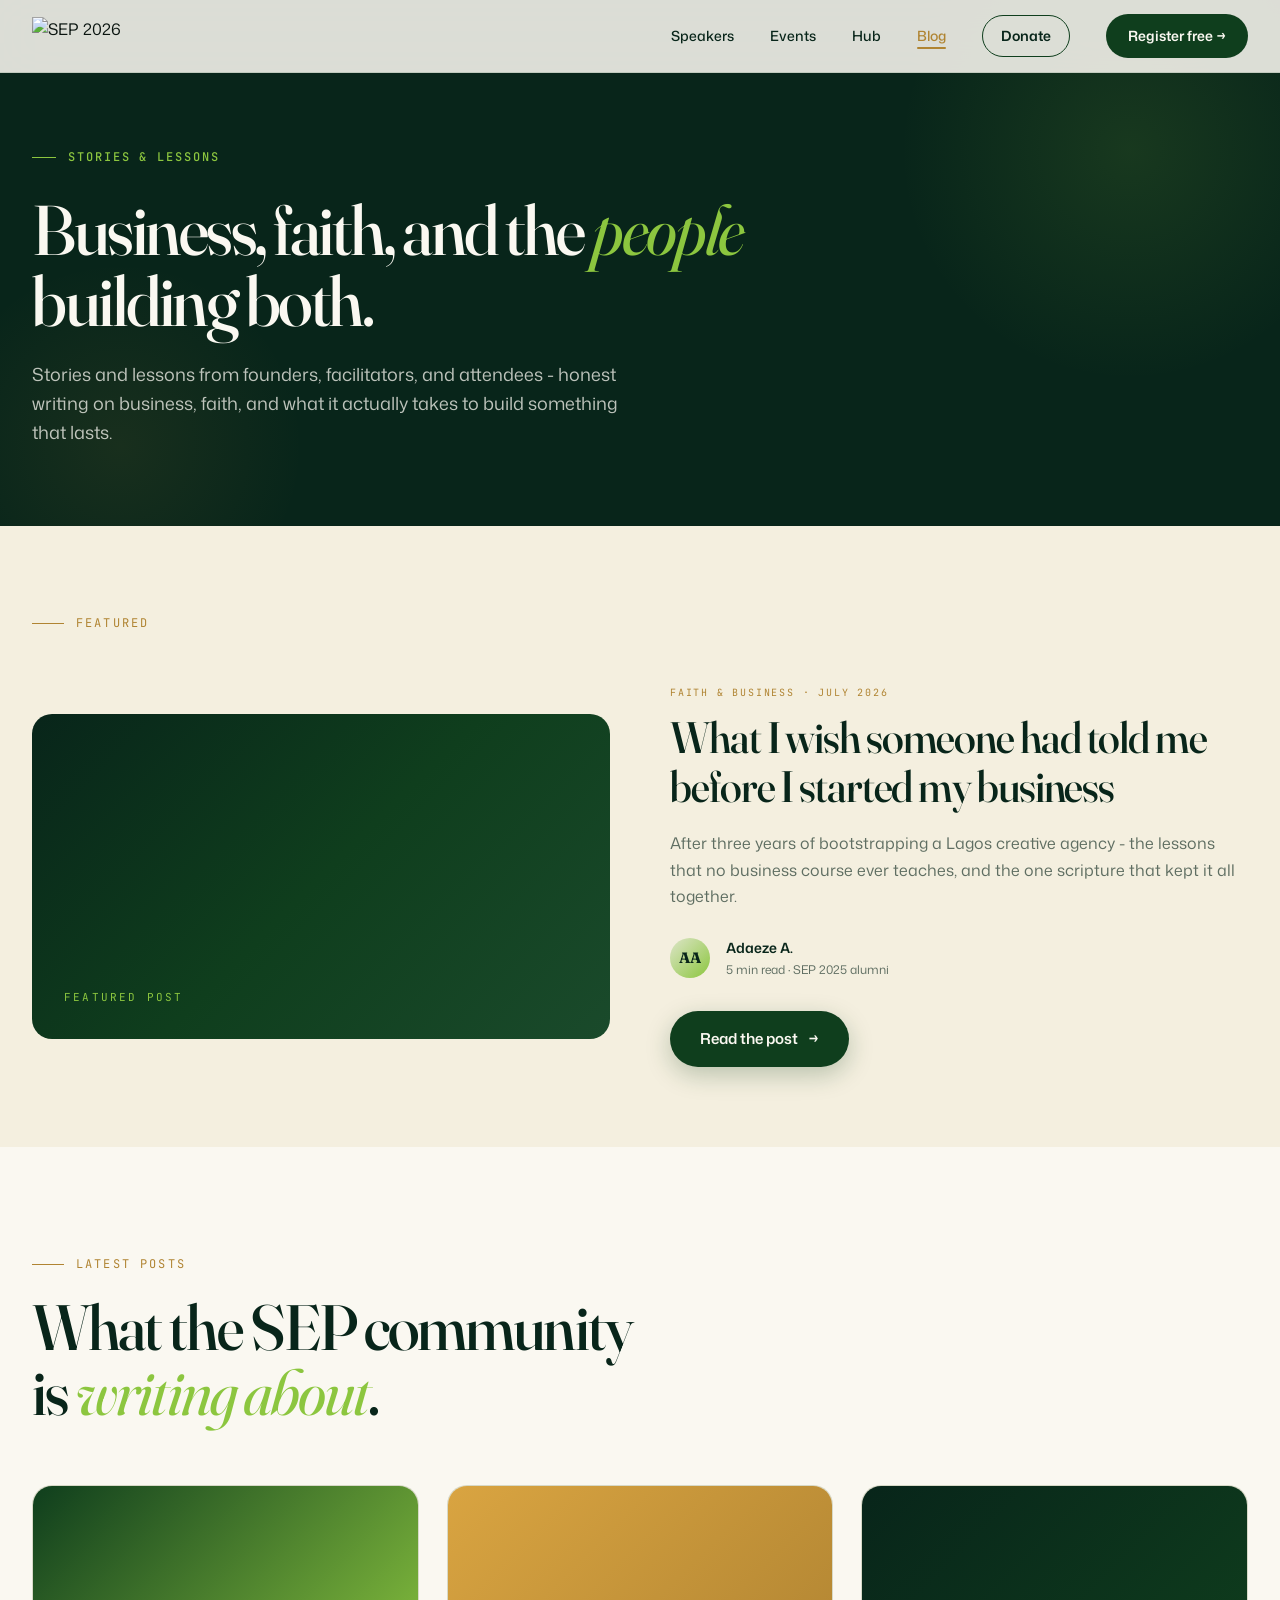
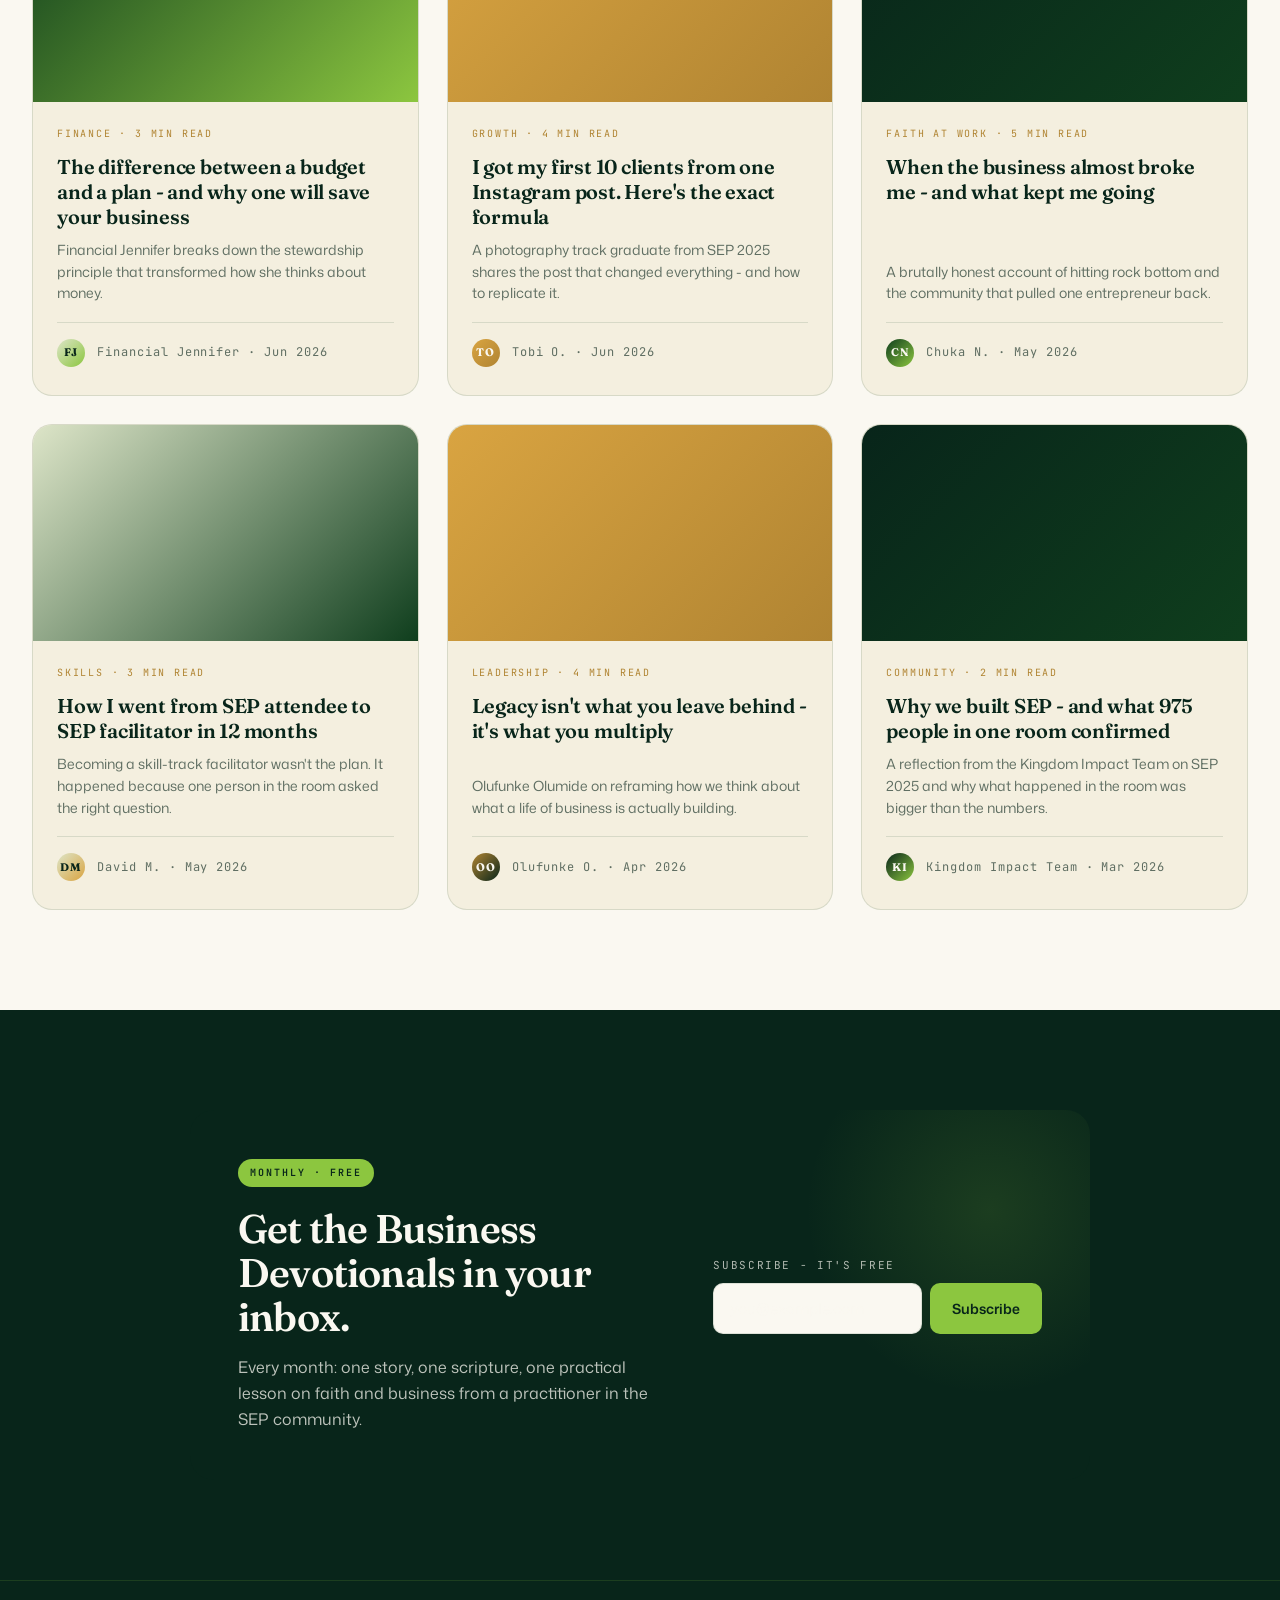
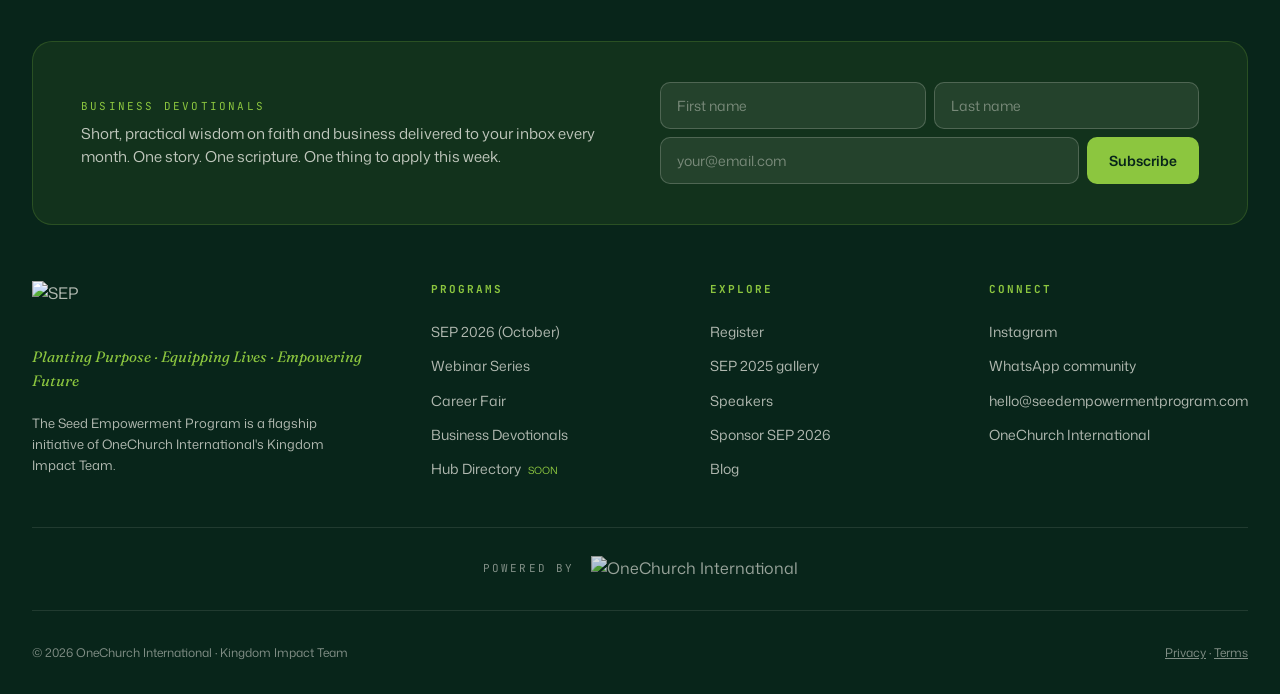
==== commit 0e3a037d: "Remove "Handled per NDPR" label from footer on all pages Co-Authored-By: Claude Sonnet 4.6 <noreply@" ====
--- a/blog/index.html
+++ b/blog/index.html
@@ -247,7 +247,7 @@
     </div>
     <div class="footer-bottom">
       <div>© 2026 OneChurch International · Kingdom Impact Team</div>
-      <div>Handled per NDPR · <a href="#" style="color: inherit; text-decoration: underline;">Privacy</a> · <a href="#" style="color: inherit; text-decoration: underline;">Terms</a></div>
+      <div><a href="../privacy.html" style="color: inherit; text-decoration: underline;">Privacy</a> · <a href="../terms.html" style="color: inherit; text-decoration: underline;">Terms</a></div>
     </div>
   </div>
 </footer>
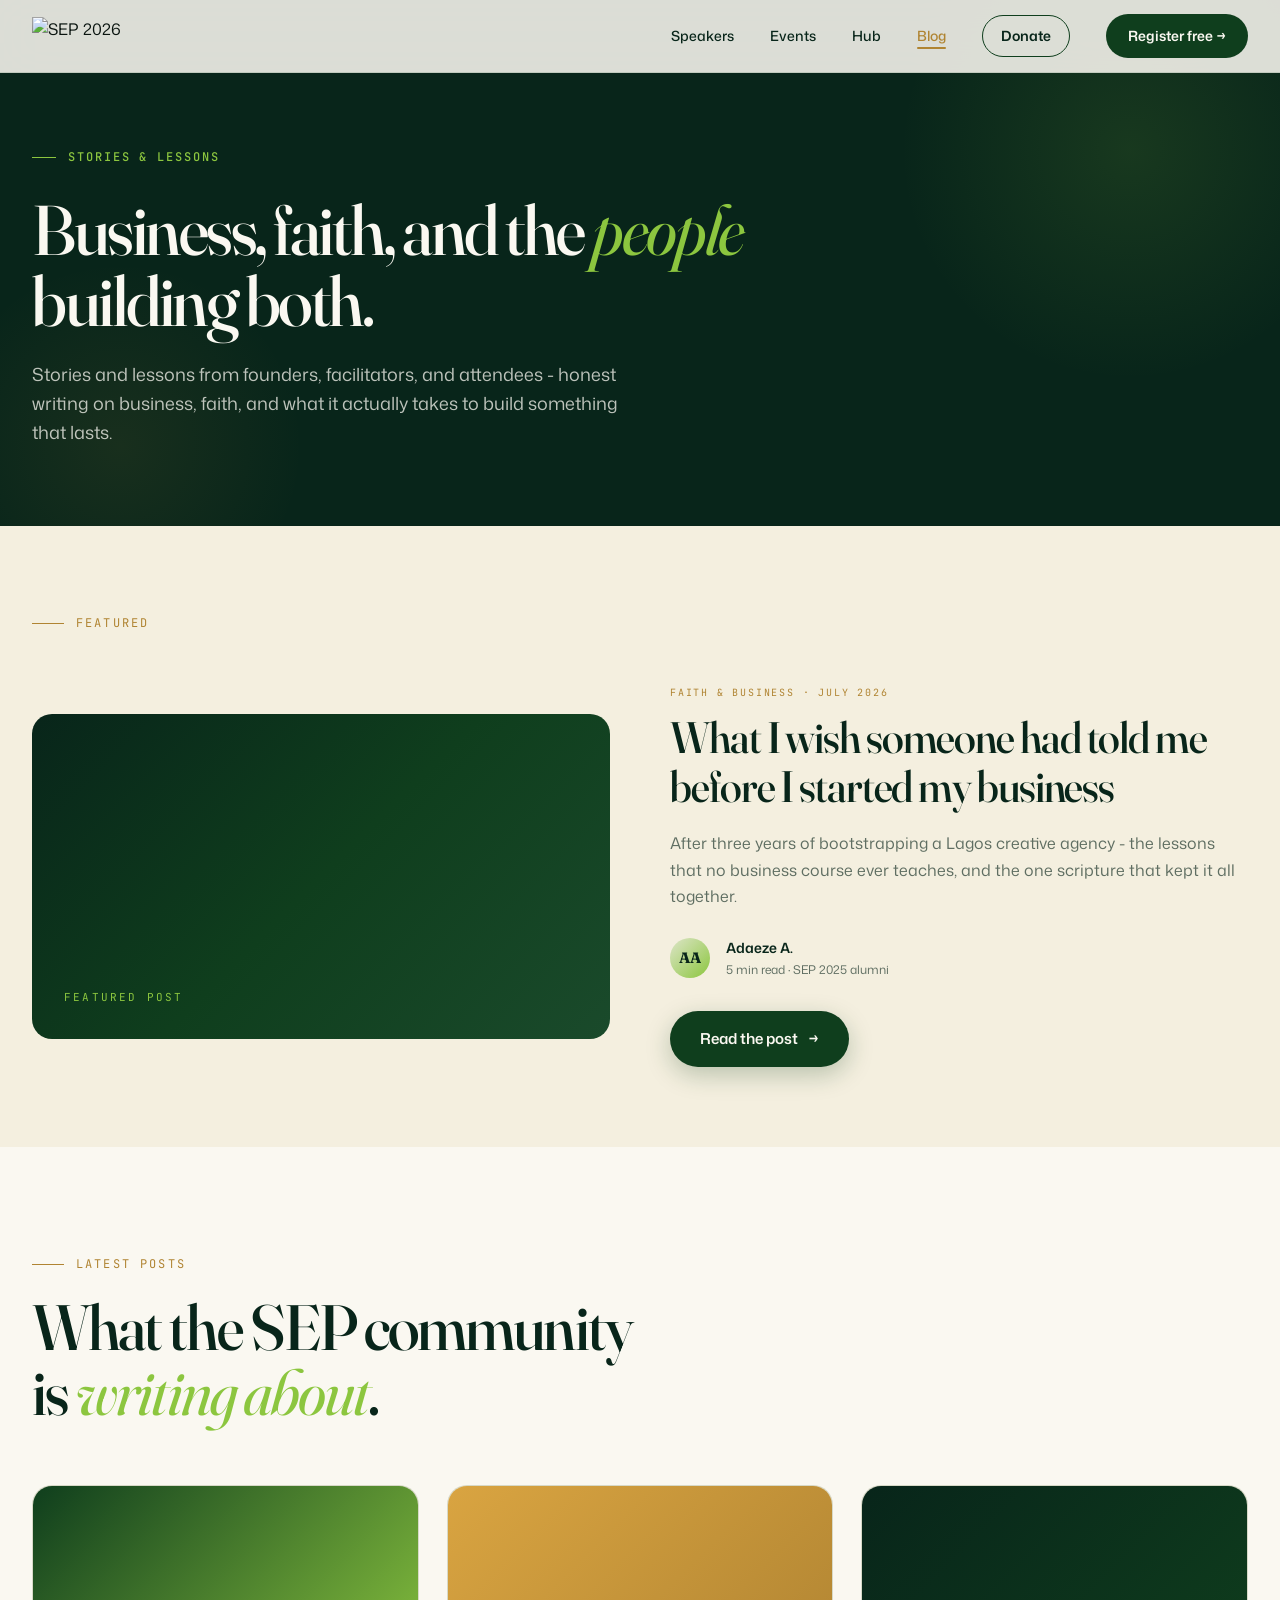
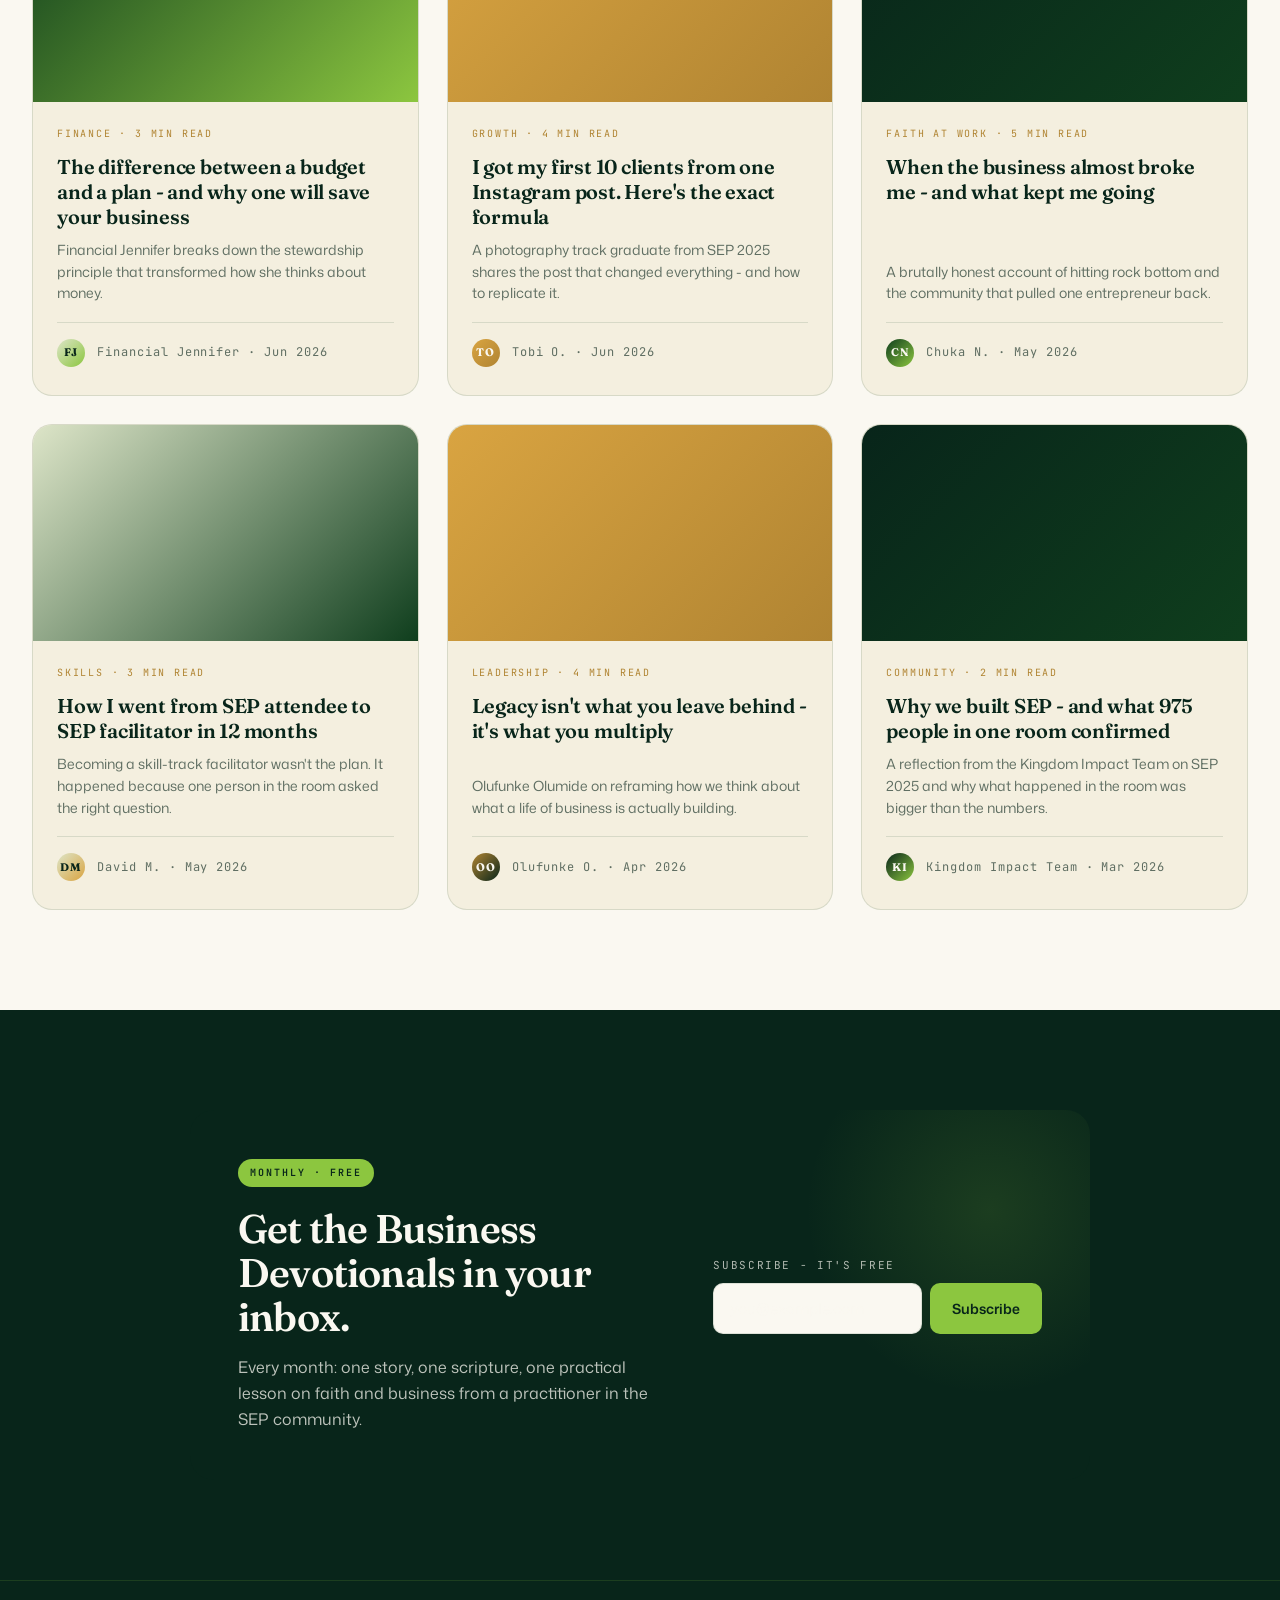
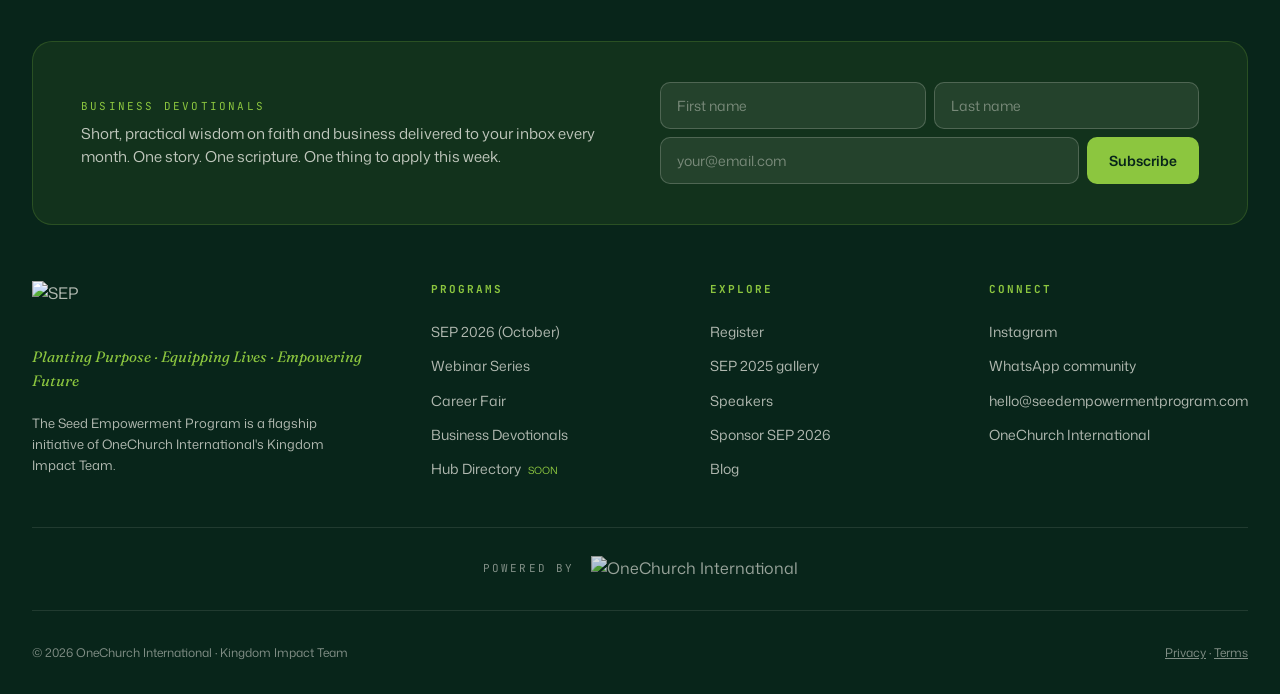
==== commit ed99e87f: "Add Cloudflare Web Analytics to all pages Co-Authored-By: Claude Sonnet 4.6 <noreply@anthropic.com>" ====
--- a/blog/index.html
+++ b/blog/index.html
@@ -13,6 +13,7 @@
 <link rel="preconnect" href="https://fonts.gstatic.com" crossorigin>
 <link href="https://fonts.googleapis.com/css2?family=Fraunces:opsz,wght@9..144,400;9..144,500;9..144,600;9..144,700;9..144,900&family=Mona+Sans:wght@400;500;600;700&family=JetBrains+Mono:wght@400;500&display=swap" rel="stylesheet">
 <link rel="stylesheet" href="../css/main.css">
+<!-- Cloudflare Web Analytics --><script type='module' src='https://static.cloudflareinsights.com/beacon.min.js' data-cf-beacon='{"token": "28b827dfd9214a4a87a7ae6abc97893b"}'></script><!-- End Cloudflare Web Analytics -->
 </head>
 <body>
 
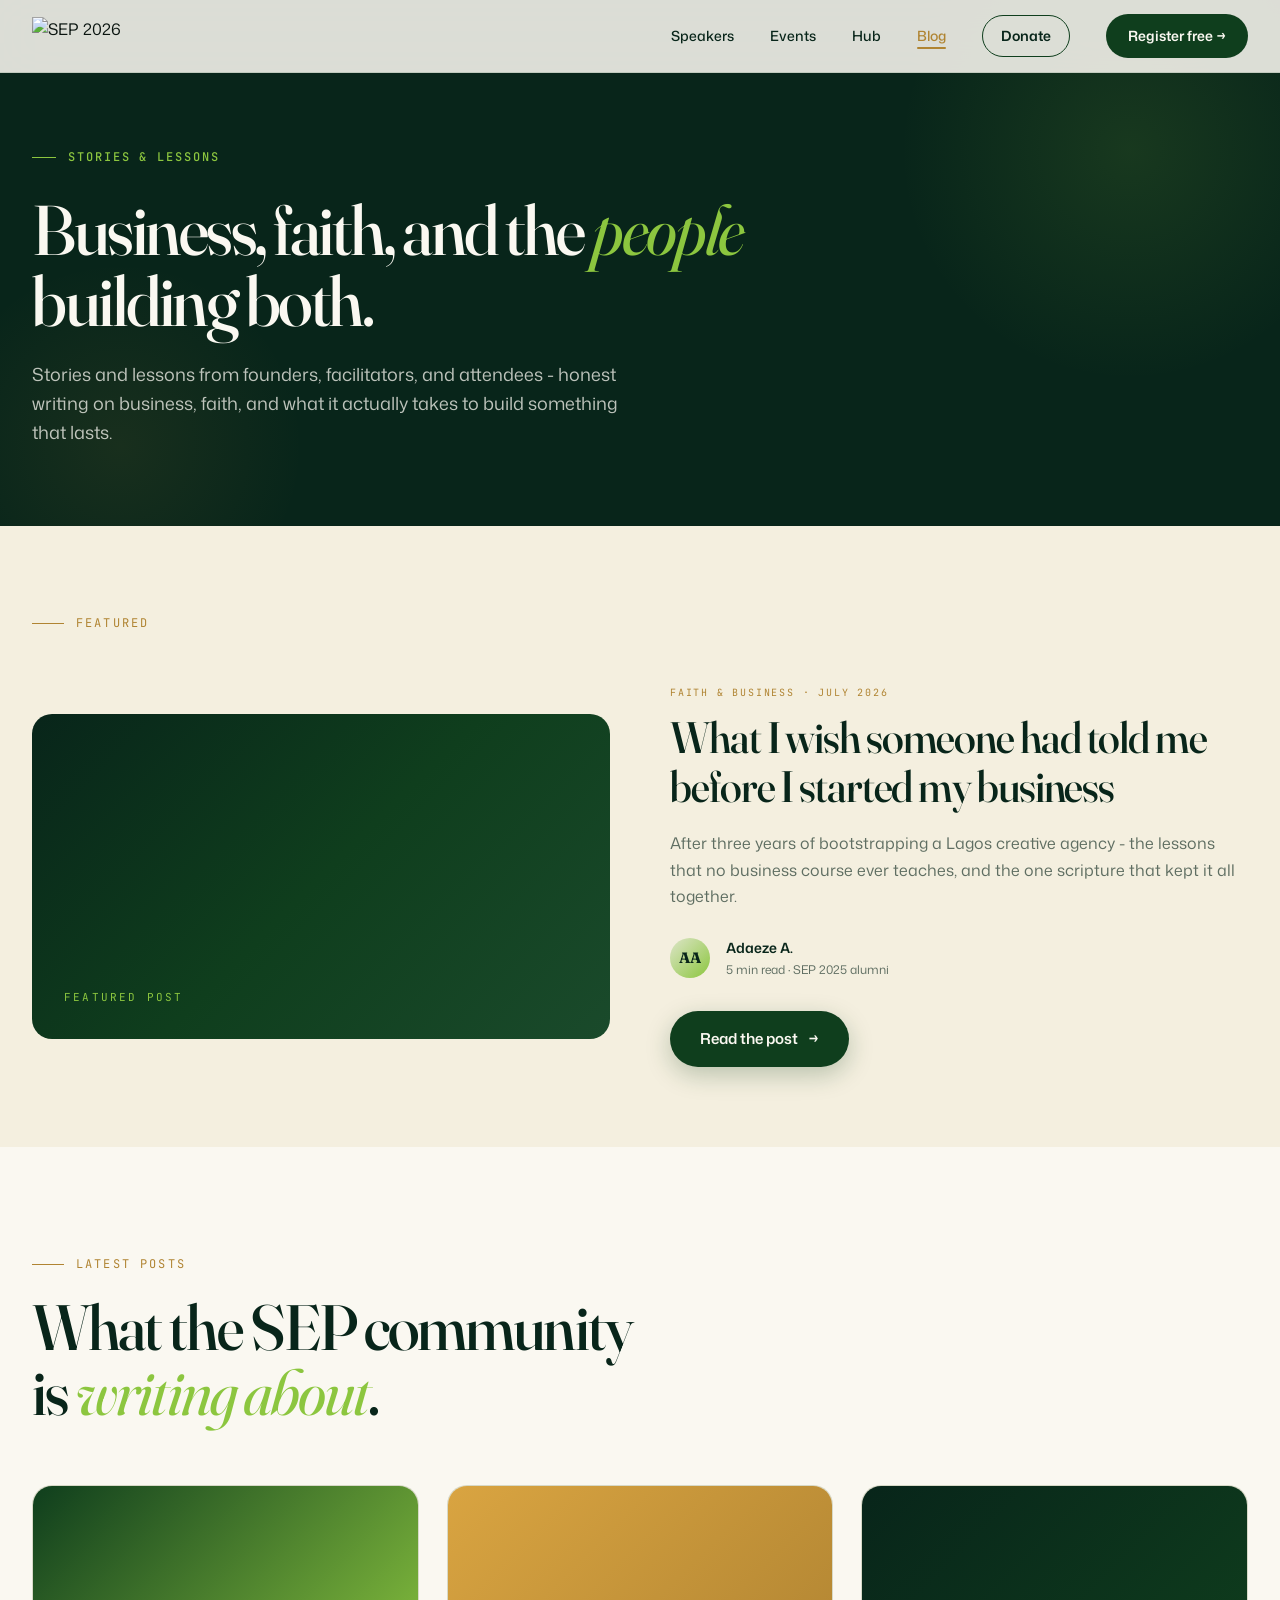
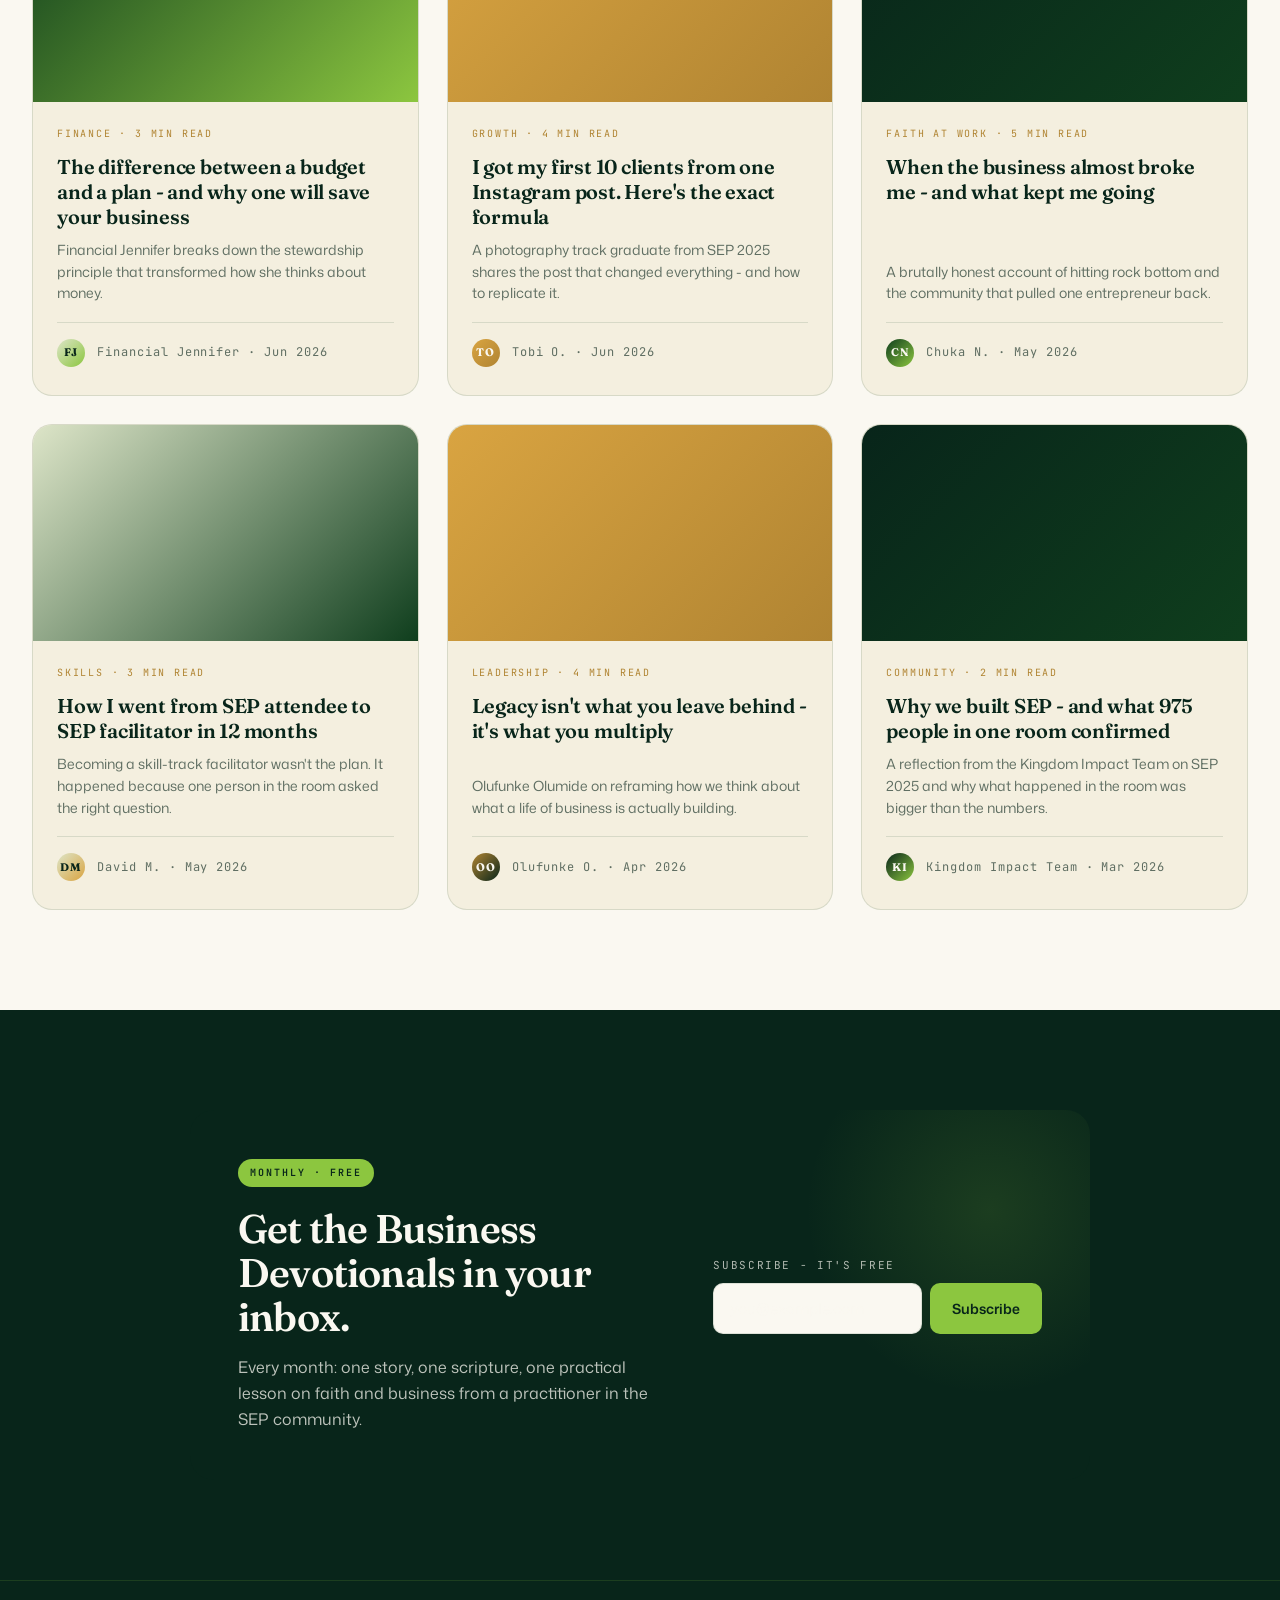
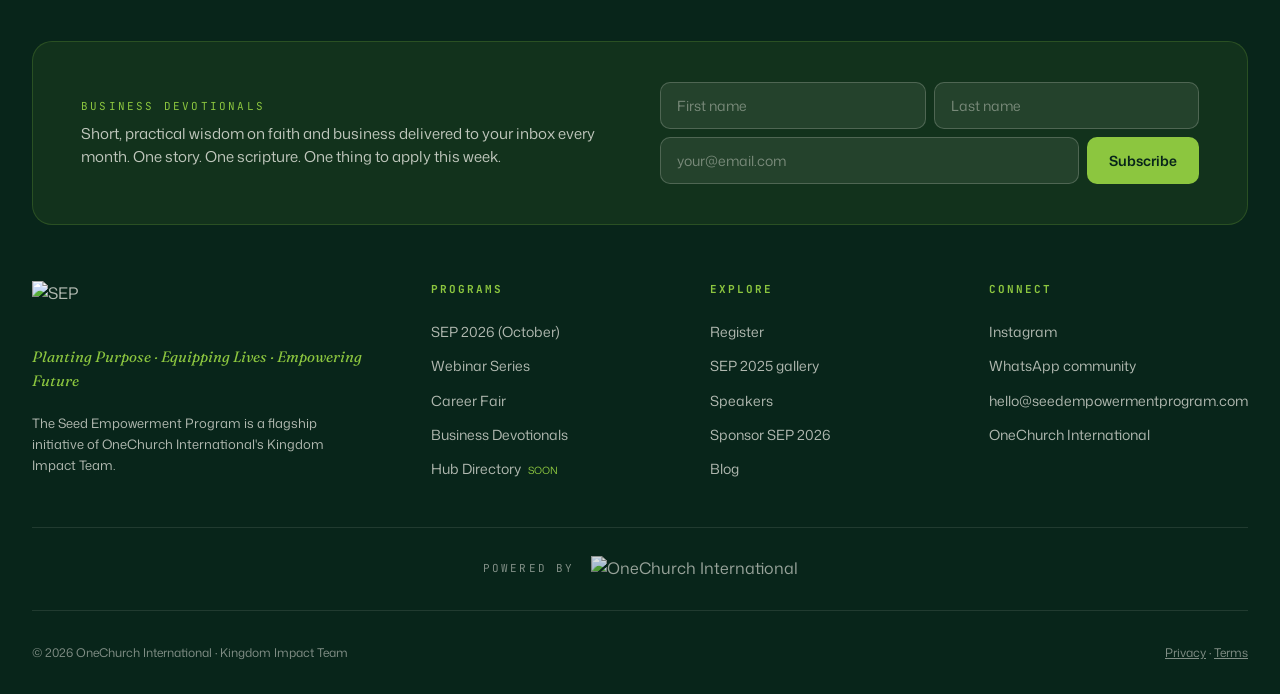
==== commit 1d5c4a53: "Add canonical tags to the seven pages that lacked them Every page served at two URLs, the extensionl" ====
--- a/blog/index.html
+++ b/blog/index.html
@@ -8,6 +8,7 @@
 <meta name="author" content="OneChurch International · Kingdom Impact Team">
 <meta name="robots" content="index, follow">
 <meta name="theme-color" content="#0F3E1D">
+<link rel="canonical" href="https://www.seedempowermentprogram.com/blog/">
 <link rel="icon" type="image/svg+xml" href="data:image/svg+xml;utf8,<svg xmlns='http://www.w3.org/2000/svg' viewBox='0 0 100 100'><rect width='100' height='100' rx='22' fill='%230F3E1D'/><rect x='24' y='28' width='14' height='14' rx='3' fill='%238CC63F'/><rect x='43' y='26' width='18' height='18' rx='5' fill='%238CC63F'/><rect x='66' y='24' width='22' height='22' rx='11' fill='%238CC63F'/><path d='M66 50 L34 50 C20 50 20 66 50 66 C80 66 80 82 66 82 L34 82' stroke='%23FAF8F1' stroke-width='6' fill='none' stroke-linecap='round'/></svg>">
 <link rel="preconnect" href="https://fonts.googleapis.com">
 <link rel="preconnect" href="https://fonts.gstatic.com" crossorigin>
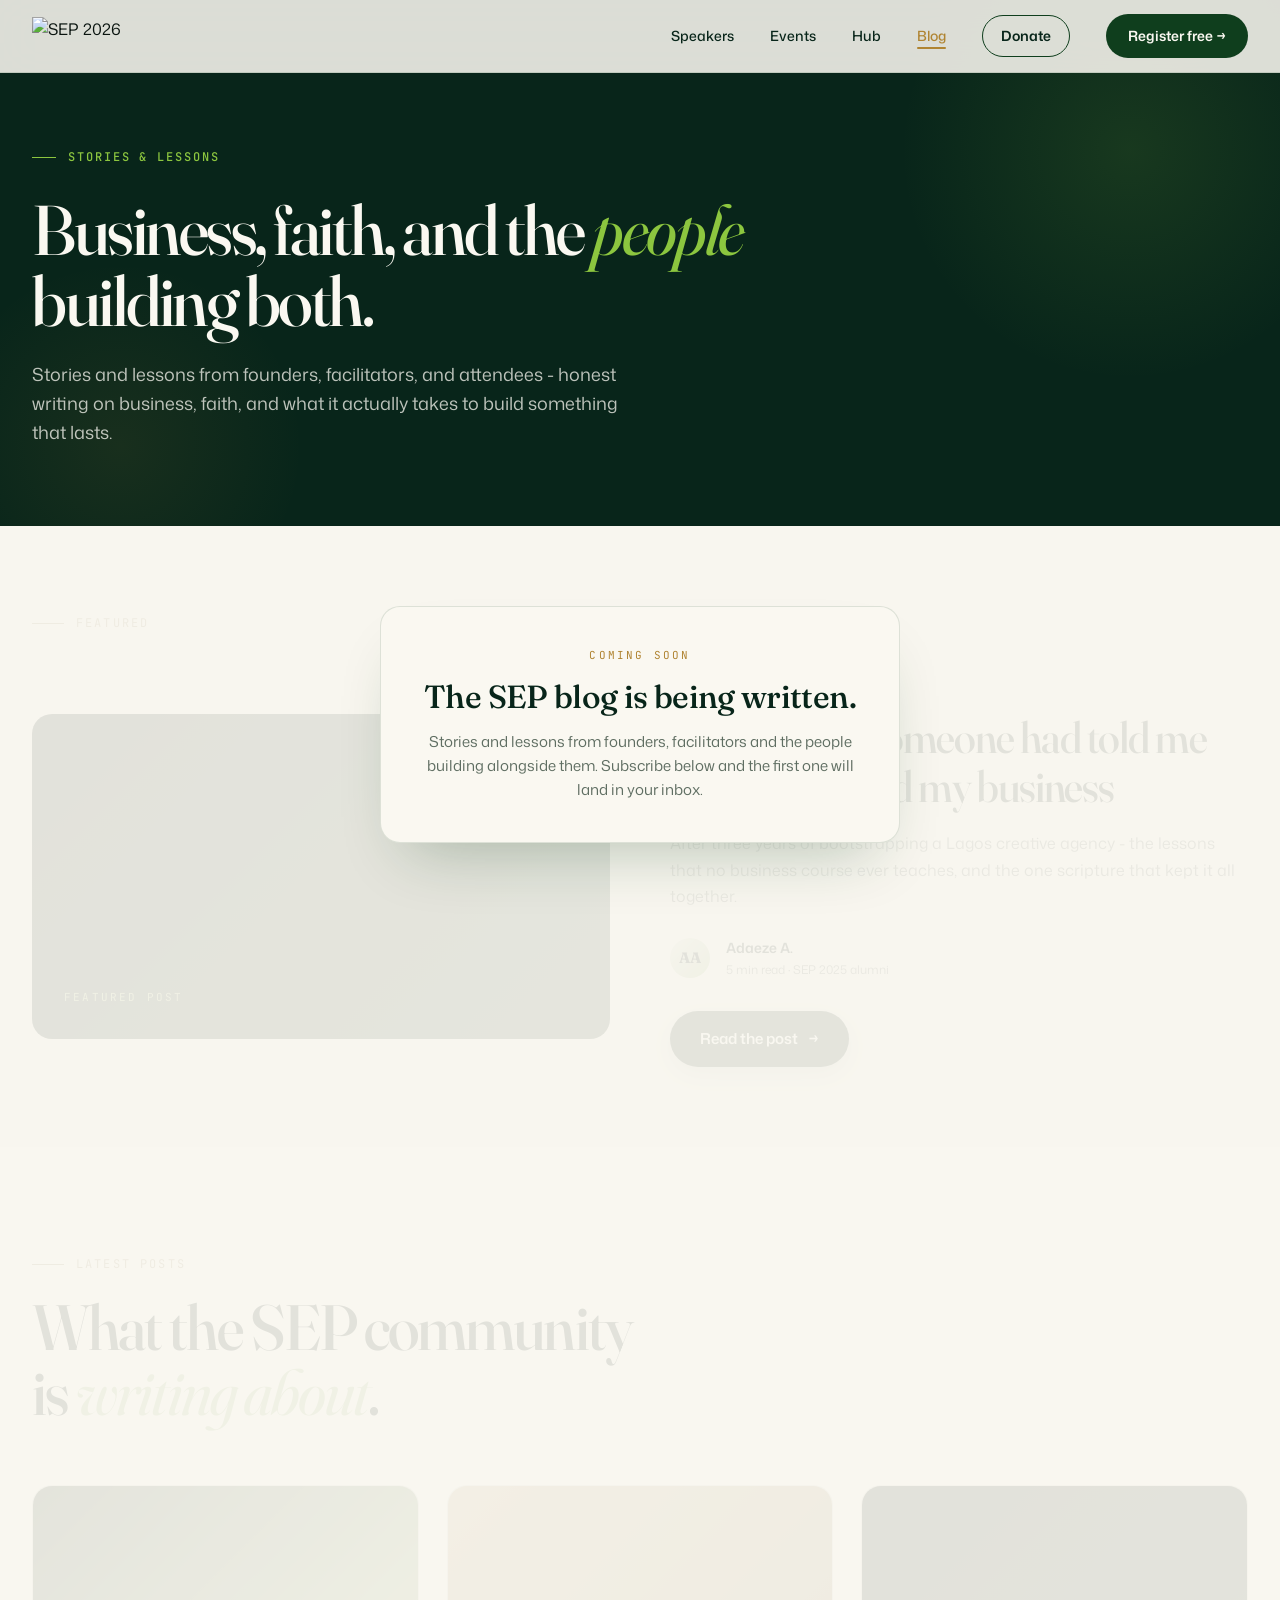
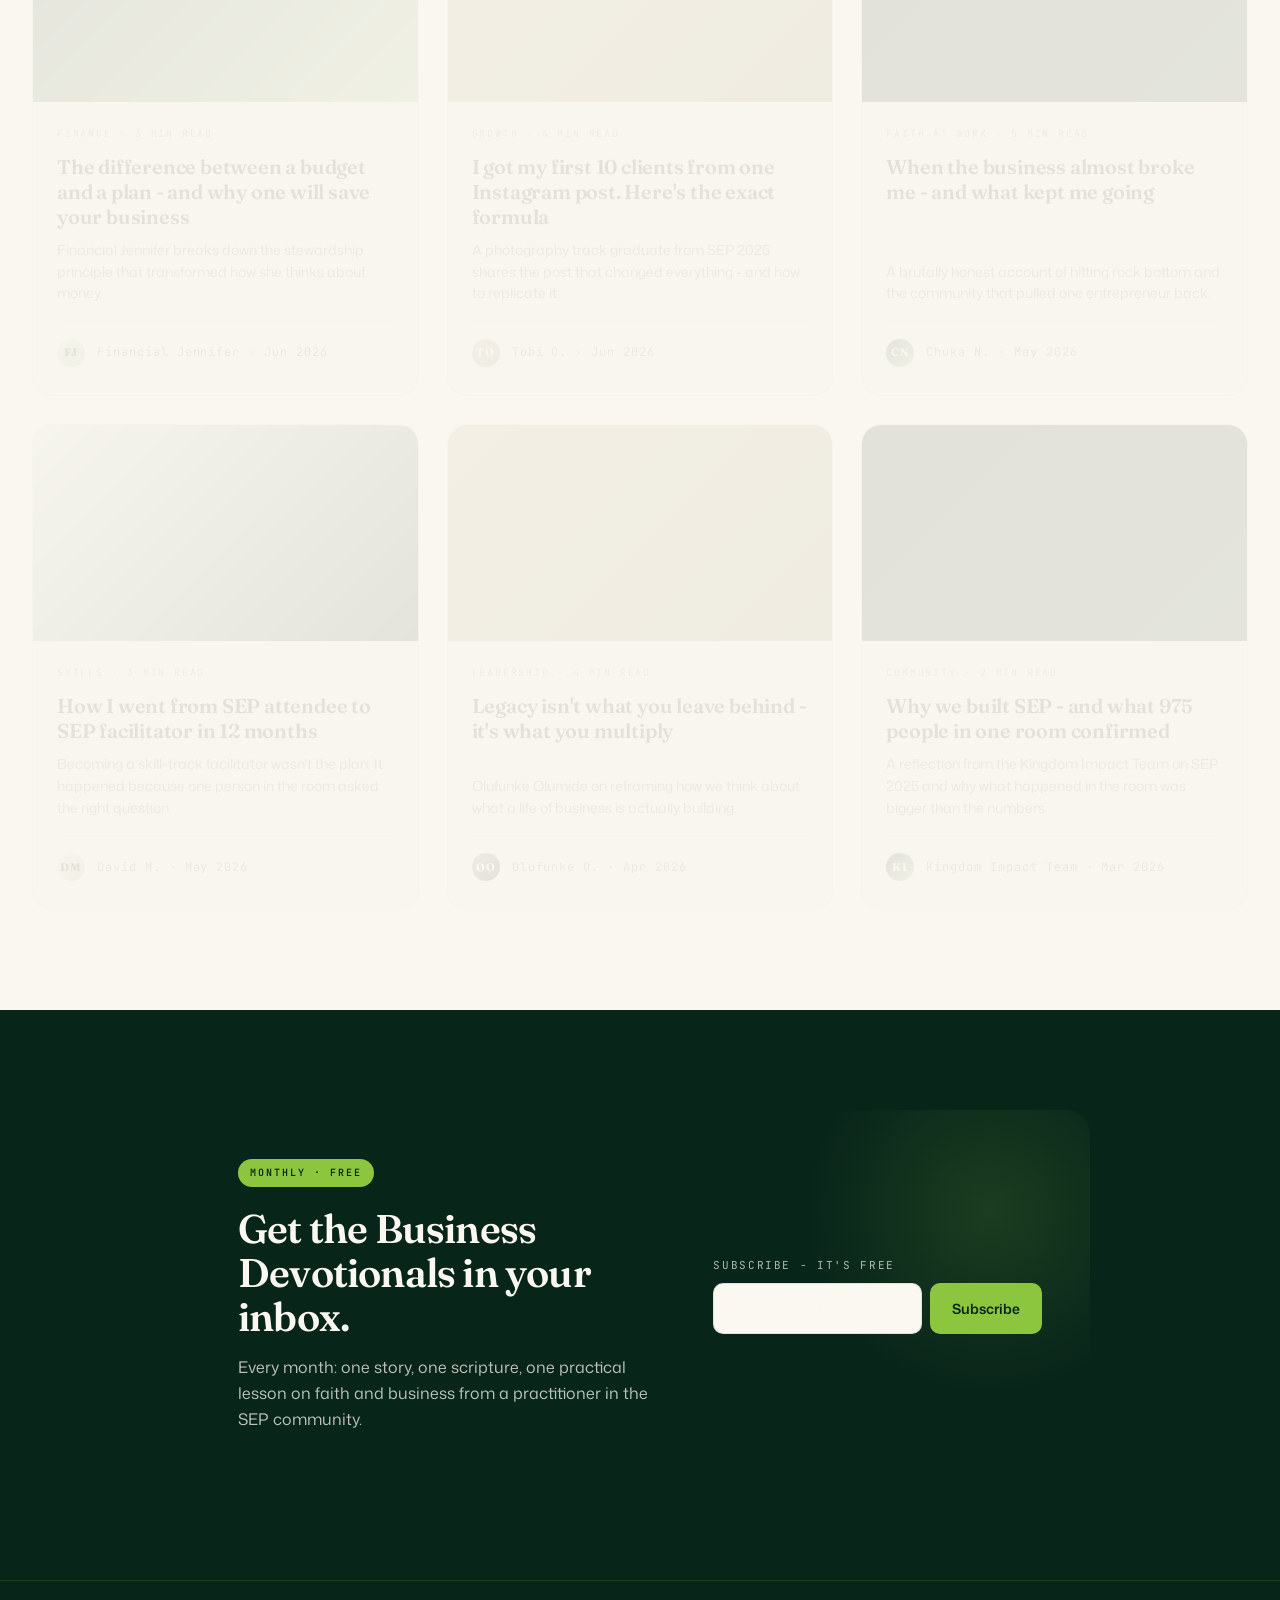
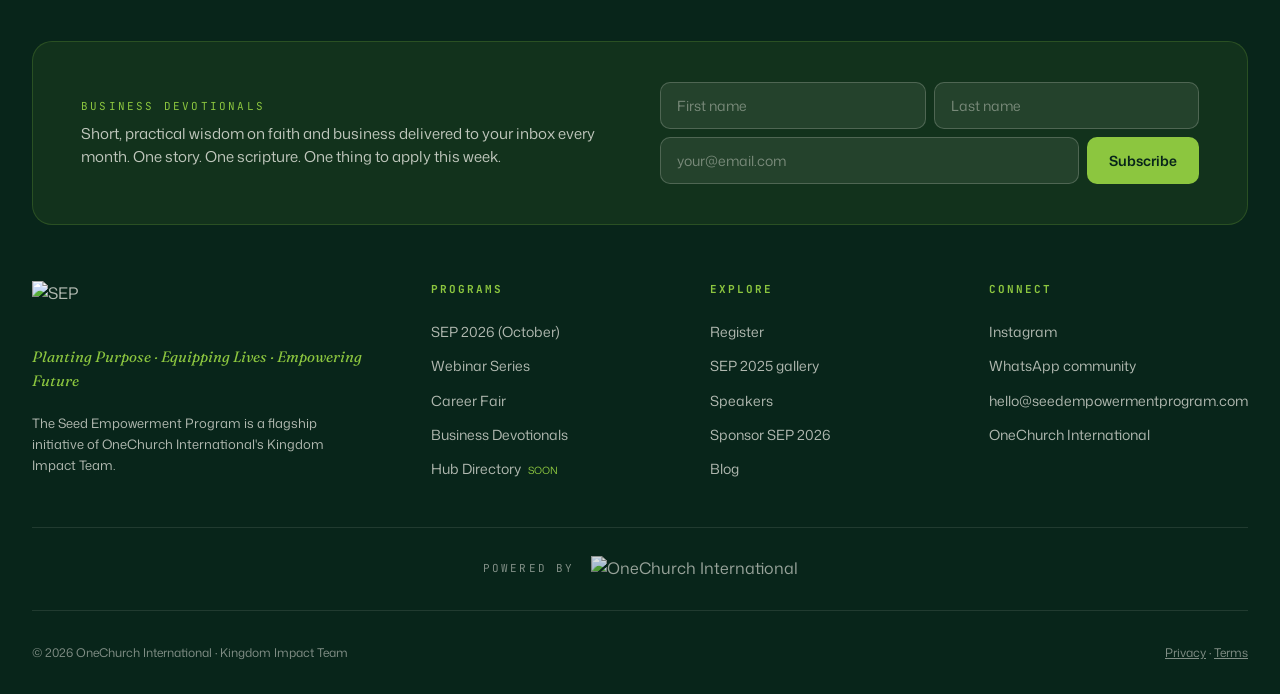
==== commit c1fb058b: "Stop promising more speakers, and gate the blog behind coming soon The speakers hero still said "six" ====
--- a/blog/index.html
+++ b/blog/index.html
@@ -14,7 +14,7 @@
 <link rel="preconnect" href="https://fonts.gstatic.com" crossorigin>
 <link href="https://fonts.googleapis.com/css2?family=Fraunces:opsz,wght@9..144,400;9..144,500;9..144,600;9..144,700;9..144,900&family=Mona+Sans:wght@400;500;600;700&family=JetBrains+Mono:wght@400;500&display=swap" rel="stylesheet">
 <link rel="stylesheet" href="../css/main.css">
-<!-- Cloudflare Web Analytics --><script type='module' src='https://static.cloudflareinsights.com/beacon.min.js' data-cf-beacon='{"token": "28b827dfd9214a4a87a7ae6abc97893b"}'></script><!-- End Cloudflare Web Analytics -->
+<!-- Cloudflare Web Analytics --><script type='module' src='https://static.cloudflareinsights.com/beacon.min.js' data-cf-beacon='{"token": "dc1666c9d7f74813814f46b2f470991a"}'></script><!-- End Cloudflare Web Analytics -->
 </head>
 <body>
 
@@ -50,6 +50,14 @@
   </div>
 </section>
 
+<!-- ============ BLOG POSTS (behind a coming soon overlay) ============ -->
+<!-- The posts below are placeholder content. They sit behind .coming-soon-veil
+     so nobody can read or click them while the blog is still being written.
+     To launch the blog: delete the two wrapper divs and the veil block, leaving
+     the two <section> elements in place. Nothing inside them needs changing. -->
+<div class="coming-soon">
+  <div class="coming-soon-behind" aria-hidden="true" inert>
+
 <!-- ============ FEATURED POST ============ -->
 <section style="padding: 80px 0; background: var(--paper-warm);">
   <div class="container">
@@ -165,6 +173,17 @@
   </div>
 </section>
 
+  </div>
+
+  <div class="coming-soon-veil">
+    <div class="coming-soon-card">
+      <div class="coming-soon-label">Coming soon</div>
+      <h2 class="coming-soon-title">The SEP blog is being written.</h2>
+      <p class="coming-soon-text">Stories and lessons from founders, facilitators and the people building alongside them. Subscribe below and the first one will land in your inbox.</p>
+    </div>
+  </div>
+</div>
+
 <!-- ============ NEWSLETTER CTA ============ -->
 <section style="padding: 100px 0; background: var(--forest-deep);">
   <div class="container">
--- a/css/main.css
+++ b/css/main.css
@@ -892,14 +892,16 @@
   padding: 120px 0;
   background: var(--paper);
 }
+/* Three across, so the six speakers sit in two tidy rows and each card stays
+   compact. Two per row on a tablet, one on a phone. */
 .speakers-grid {
   display: grid;
   grid-template-columns: repeat(3, 1fr);
-  gap: 32px;
+  gap: 24px;
   margin-top: 60px;
 }
-@media (max-width: 900px) { .speakers-grid { grid-template-columns: repeat(2, 1fr); } }
-@media (max-width: 600px) { .speakers-grid { grid-template-columns: 1fr; } }
+@media (max-width: 980px) { .speakers-grid { grid-template-columns: repeat(2, 1fr); } }
+@media (max-width: 640px) { .speakers-grid { grid-template-columns: 1fr; } }
 
 .speaker-card {
   border-radius: 20px;
@@ -912,14 +914,23 @@
   transform: translateY(-6px);
   box-shadow: 0 24px 48px -20px rgba(15, 62, 29, 0.2);
 }
+/* 4:5 portrait rather than square, so faces read larger. The gradient below
+   shows while the photo loads, and stays as the fallback if one is missing. */
 .speaker-avatar {
-  aspect-ratio: 1;
+  aspect-ratio: 4 / 5;
   background: linear-gradient(135deg, var(--sage), var(--lime));
   position: relative;
   overflow: hidden;
   display: flex;
   align-items: center;
   justify-content: center;
+}
+/* Fills the card top, cropped from the centre so portraits stay framed. */
+.speaker-avatar-photo {
+  width: 100%;
+  height: 100%;
+  object-fit: cover;
+  display: block;
 }
 .speaker-avatar-initials {
   font-family: var(--font-display);
@@ -939,7 +950,7 @@
 .speaker-card:nth-child(6) .speaker-avatar { background: linear-gradient(135deg, var(--amber-deep), var(--forest-deep)); }
 .speaker-card:nth-child(6) .speaker-avatar-initials { color: var(--paper); }
 
-.speaker-body { padding: 24px 24px 28px; }
+.speaker-body { padding: 22px 22px 26px; }
 .speaker-tag {
   font-family: var(--font-mono);
   font-size: 10px;
@@ -950,22 +961,22 @@
 }
 .speaker-name {
   font-family: var(--font-display);
-  font-size: 22px;
+  font-size: 21px;
   font-weight: 600;
   color: var(--forest-deep);
   margin-bottom: 4px;
   letter-spacing: -0.015em;
 }
 .speaker-role {
-  font-size: 13px;
+  font-size: 12.5px;
   color: var(--muted);
   margin-bottom: 14px;
 }
 .speaker-topic {
-  font-size: 14px;
+  font-size: 13.5px;
   color: var(--forest-deep);
   font-weight: 500;
-  padding-top: 14px;
+  padding-top: 12px;
   border-top: 1px solid var(--line);
   line-height: 1.4;
 }
@@ -979,20 +990,6 @@
   letter-spacing: 0.1em;
   text-transform: uppercase;
   margin-bottom: 4px;
-}
-
-.speakers-more {
-  text-align: center;
-  margin-top: 60px;
-  font-family: var(--font-display);
-  font-style: italic;
-  color: var(--muted);
-  font-size: 18px;
-}
-.speakers-more strong {
-  color: var(--forest-deep);
-  font-style: normal;
-  font-weight: 600;
 }
 
 /* ============ SCHEDULE ============ */
@@ -2302,9 +2299,10 @@
 .three-days .section-title { color: var(--paper); }
 .three-days .section-title em { color: var(--lime); }
 
+/* Four sessions across three days, so 2x2 rather than a row of 3 with a gap. */
 .three-days-grid {
   display: grid;
-  grid-template-columns: repeat(3, 1fr);
+  grid-template-columns: repeat(2, 1fr);
   gap: 20px;
   margin-top: 60px;
 }
@@ -2387,6 +2385,18 @@
   height: 32px;
 }
 .silhouette-avatar.sm svg { width: 16px; height: 16px; }
+/* Speaker photo inside the circle. The source images are portraits, so the
+   crop is pulled towards the top, otherwise a full length shot shows a torso
+   rather than a face at this size. 15% was checked against all six photos:
+   lower than that and the taller portraits lose the top of the head. */
+.day-avatar-photo {
+  width: 100%;
+  height: 100%;
+  border-radius: 50%;
+  object-fit: cover;
+  object-position: center 15%;
+  display: block;
+}
 .day-session-speaker-info {
   display: flex;
   flex-direction: column;
@@ -2526,150 +2536,6 @@
   transform: translateY(-2px);
 }
 
-/* ============ MAIN STAGE SPEAKERS ============ */
-.main-stage {
-  padding: 100px 0;
-  background: var(--forest-deep);
-  position: relative;
-  overflow: hidden;
-}
-.main-stage::before {
-  content: "";
-  position: absolute;
-  top: -200px; right: -200px;
-  width: 700px; height: 700px;
-  background: radial-gradient(circle, rgba(140, 198, 63, 0.08), transparent 65%);
-  pointer-events: none;
-}
-.main-stage .section-label { color: var(--lime); }
-.main-stage .section-label::before { background: var(--lime); }
-.main-stage .section-title { color: var(--paper); }
-.main-stage .section-title em { color: var(--lime); }
-.main-stage .section-sub { color: rgba(250, 248, 241, 0.6); }
-
-.main-stage-grid {
-  display: grid;
-  grid-template-columns: repeat(3, 1fr);
-  gap: 20px;
-  margin-top: 60px;
-}
-@media (max-width: 900px) { .main-stage-grid { grid-template-columns: 1fr; } }
-
-.stage-card {
-  background: rgba(250, 248, 241, 0.04);
-  border: 1px solid rgba(250, 248, 241, 0.1);
-  border-radius: 24px;
-  padding: 40px 32px;
-  display: flex;
-  flex-direction: column;
-  transition: transform 0.3s ease, box-shadow 0.3s ease, background 0.3s, border-color 0.3s;
-}
-.stage-card:hover {
-  background: rgba(250, 248, 241, 0.07);
-  border-color: rgba(140, 198, 63, 0.28);
-  transform: translateY(-6px);
-  box-shadow: 0 24px 48px -20px rgba(140, 198, 63, 0.25);
-}
-.stage-card-tag {
-  font-family: var(--font-mono);
-  font-size: 11px;
-  letter-spacing: 0.2em;
-  text-transform: uppercase;
-  color: var(--lime);
-  margin-bottom: 28px;
-  display: flex;
-  align-items: center;
-  gap: 10px;
-}
-.stage-card-tag::before {
-  content: "";
-  width: 20px;
-  height: 1px;
-  background: var(--lime);
-}
-.stage-card-date-num {
-  font-family: var(--font-display);
-  font-size: 80px;
-  font-weight: 700;
-  color: var(--paper);
-  line-height: 1;
-  letter-spacing: -0.04em;
-  font-variation-settings: "opsz" 144;
-}
-.stage-card-date-label {
-  font-size: 13px;
-  color: rgba(250, 248, 241, 0.38);
-  margin-top: 4px;
-  margin-bottom: 20px;
-  font-family: var(--font-mono);
-  letter-spacing: 0.08em;
-}
-.stage-card-type {
-  font-family: var(--font-mono);
-  font-size: 10px;
-  letter-spacing: 0.15em;
-  text-transform: uppercase;
-  color: rgba(250, 248, 241, 0.38);
-  margin-bottom: 8px;
-}
-.stage-card-topic {
-  font-family: var(--font-display);
-  font-size: 21px;
-  font-weight: 500;
-  color: var(--paper);
-  letter-spacing: -0.02em;
-  line-height: 1.2;
-  margin-bottom: 12px;
-  font-variation-settings: "opsz" 144;
-}
-.stage-card-speakers {
-  border-top: 1px solid rgba(250, 248, 241, 0.1);
-  padding-top: 20px;
-}
-.stage-speaker-row {
-  display: flex;
-  align-items: center;
-  gap: 14px;
-  padding: 10px 0;
-  border-bottom: 1px solid rgba(250, 248, 241, 0.06);
-}
-.stage-speaker-row:last-child { border-bottom: none; padding-bottom: 0; }
-.stage-speaker-row:first-child { padding-top: 0; }
-
-/* Silhouette avatar circle */
-.stage-avatar {
-  width: 48px;
-  height: 48px;
-  border-radius: 50%;
-  flex-shrink: 0;
-  overflow: hidden;
-  display: flex;
-  align-items: flex-end;
-  justify-content: center;
-}
-.stage-avatar.sm { width: 40px; height: 40px; }
-.av-g1 { background: linear-gradient(155deg, var(--sage) 0%, var(--forest) 100%); }
-.av-g2 { background: linear-gradient(155deg, var(--forest) 0%, var(--forest-deep) 100%); }
-.av-g3 { background: linear-gradient(155deg, var(--sage) 20%, var(--lime) 100%); }
-.av-g4 { background: linear-gradient(155deg, var(--amber) 0%, var(--forest) 100%); }
-.av-g5 { background: linear-gradient(155deg, var(--sage) 0%, var(--amber) 100%); }
-.av-gmod { background: linear-gradient(155deg, var(--forest-deep) 0%, var(--lime) 100%); }
-
-.stage-speaker-name {
-  font-size: 14px;
-  font-weight: 600;
-  color: var(--paper);
-  margin-bottom: 2px;
-}
-.stage-speaker-role {
-  font-family: var(--font-mono);
-  font-size: 10px;
-  letter-spacing: 0.12em;
-  text-transform: uppercase;
-  color: rgba(250, 248, 241, 0.38);
-}
-.stage-speaker-role.is-mod { color: rgba(140, 198, 63, 0.7); }
-
 /* ============ FACILITATOR CARDS ============ */
 .facilitators {
   padding: 100px 0;
@@ -2743,17 +2609,40 @@
   margin: 0 0 2px;
   order: 0;
 }
+/* A track can be led by more than one facilitator, so the people are a list of
+   rows rather than a single avatar. One row is photo, name, role. */
+.facilitator-people {
+  display: flex;
+  flex-direction: column;
+  gap: 10px;
+  order: 2;
+  margin-top: 10px;
+}
+.facilitator-person {
+  display: flex;
+  align-items: center;
+  gap: 10px;
+}
+.facilitator-person-text { min-width: 0; }
+/* Crop towards the top, same reason as the main stage avatars: a centred crop
+   of a full length shot shows a torso rather than a face at this size. */
+.facilitator-avatar-photo {
+  width: 100%;
+  height: 100%;
+  object-fit: cover;
+  object-position: center 15%;
+  display: block;
+}
 .facilitator-name {
   font-size: 13px;
-  font-weight: 500;
-  color: var(--muted);
+  font-weight: 600;
+  color: var(--forest-deep);
   margin-bottom: 0;
-  order: 2;
 }
 .facilitator-role {
   font-size: 12px;
   color: var(--muted);
-  order: 3;
+  line-height: 1.4;
 }
 .facilitator-track-desc {
   font-size: 13px;
@@ -2829,14 +2718,6 @@
   color: rgba(250, 248, 241, 0.38);
   font-family: var(--font-mono);
   letter-spacing: 0.05em;
-}
-
-/* Description text inside main stage cards */
-.stage-card-desc {
-  font-size: 14px;
-  color: rgba(250, 248, 241, 0.6);
-  line-height: 1.75;
-  margin-bottom: 20px;
 }
 
 /* ============ EVENTS PAGE — PROGRAMME SECTIONS ============ */
@@ -3197,107 +3078,241 @@
   border-color: var(--lime);
 }
 
-/* ============ BUSINESS DEVOTIONAL POPUP ============ */
-.devos-popup {
+/* ============ TOP BANNERS (devotional) ============ */
+/* Pinned to the top of the viewport, above the nav, and stays there while   */
+/* the visitor scrolls. Nothing is covered: js/main.js pads the body by the  */
+/* bar height and offsets the fixed nav to match, so the page is pushed      */
+/* down. Position sticky cannot be used here because html and body carry     */
+/* overflow-x hidden, which stops sticky from pinning to the viewport.       */
+/* Opening animates max-height, and the body padding animates alongside it.  */
+.sep-banner {
   position: fixed;
-  bottom: 28px;
-  right: 28px;
-  width: 320px;
-  max-width: calc(100vw - 32px);
+  top: 0;
+  left: 0;
+  right: 0;
+  z-index: 9500;
+  background: var(--forest-deep);
+  color: var(--paper);
+  border-bottom: 1.5px solid var(--amber);
+  max-height: 0;
+  overflow: hidden;
+  opacity: 0;
+  transition: max-height 0.42s ease, opacity 0.3s ease;
+}
+.sep-banner.show {
+  max-height: 160px;
+  opacity: 1;
+}
+.sep-banner.hide {
+  max-height: 0;
+  opacity: 0;
+  transition: max-height 0.3s ease, opacity 0.22s ease;
+}
+
+.sep-banner-inner {
+  max-width: 1280px;
+  margin: 0 auto;
+  padding: 13px 32px;
+  display: flex;
+  align-items: center;
+  gap: 18px;
+}
+.sep-banner-label {
+  font-family: var(--font-mono);
+  font-size: 9.5px;
+  letter-spacing: 0.2em;
+  text-transform: uppercase;
+  color: var(--lime);
+  flex-shrink: 0;
+}
+
+/* Scrolling message. Same technique as .marquee-track above: the track holds */
+/* two identical copies and slides left by 50%, so the loop is seamless and   */
+/* the full devotional is always readable, never clipped.                    */
+.sep-banner-marquee {
+  flex: 1;
+  min-width: 0;
+  overflow: hidden;
+  /* Fade the text at both edges so it does not pop in and out abruptly */
+  -webkit-mask-image: linear-gradient(to right, transparent, #000 40px, #000 calc(100% - 40px), transparent);
+  mask-image: linear-gradient(to right, transparent, #000 40px, #000 calc(100% - 40px), transparent);
+}
+.sep-banner-track {
+  display: flex;
+  width: max-content;
+  white-space: nowrap;
+  animation: marquee 30s linear infinite;
+}
+.sep-banner-track > span {
+  display: inline-flex;
+  align-items: baseline;
+  gap: 14px;
+  padding-right: 56px;
+}
+.sep-banner-text {
+  font-size: 14px;
+  line-height: 1.45;
+  color: var(--paper);
+}
+.sep-banner-verse {
+  font-family: var(--font-mono);
+  font-size: 11px;
+  letter-spacing: 0.08em;
+  color: var(--lime);
+}
+.sep-banner-cta {
+  flex-shrink: 0;
+  font-family: var(--font-body);
+  font-size: 13px;
+  font-weight: 600;
+  padding: 9px 18px;
+  border-radius: 100px;
+  background: var(--lime);
+  color: var(--forest-deep);
+  white-space: nowrap;
+  transition: background 0.2s, color 0.2s;
+}
+/* Desktop shows the descriptive label, phones show the short one */
+.sep-banner-cta-short { display: none; }
+
+.sep-banner-cta:hover {
+  background: var(--paper);
+  color: var(--forest-deep);
+}
+.sep-banner-close {
+  flex-shrink: 0;
+  background: none;
+  border: none;
+  cursor: pointer;
+  font-size: 22px;
+  line-height: 1;
+  padding: 0 0 0 4px;
+  color: rgba(250, 248, 241, 0.55);
+  transition: color 0.2s;
+}
+.sep-banner-close:hover { color: var(--paper); }
+
+@media (max-width: 760px) {
+  .sep-banner-inner { padding: 10px 14px; gap: 10px; }
+  .sep-banner-label { display: none; }
+  .sep-banner-text { font-size: 10.5px; }
+  .sep-banner-verse { font-size: 10.5px; }
+  /* Smaller CTA gives the scrolling message more of the bar */
+  .sep-banner-cta { font-size: 11px; padding: 7px 12px; }
+  .sep-banner-cta-long { display: none; }
+  .sep-banner-cta-short { display: inline; }
+}
+
+/* Phones: tighter again, the message window is the scarce space here */
+@media (max-width: 480px) {
+  .sep-banner-inner { padding: 9px 12px; gap: 8px; }
+  .sep-banner-text { font-size: 10.5px; }
+  .sep-banner-verse { font-size: 10.5px; }
+  .sep-banner-cta { font-size: 10.5px; padding: 6px 11px; }
+  .sep-banner-close { font-size: 20px; }
+}
+
+/* Hold the message still for anyone who asked for reduced motion */
+@media (prefers-reduced-motion: reduce) {
+  .sep-banner { transition: none; }
+  .sep-banner-track { animation: none; }
+  .sep-banner-marquee { overflow-x: auto; }
+}
+
+/* ============ REGISTER MODAL ============ */
+/* Centred nudge toward the registration form, shown once at 15 seconds.  */
+/* Follows the same overlay pattern as the gallery lightbox above: fixed  */
+/* inset 0, flex centring, and the shared fadeIn keyframe. The dim is     */
+/* lighter than the lightbox so the page stays readable behind it.        */
+.reg-modal {
+  position: fixed;
+  inset: 0;
+  z-index: 9800;
+  background: rgba(8, 21, 15, 0.62);
+  backdrop-filter: blur(4px);
+  -webkit-backdrop-filter: blur(4px);
+  display: flex;
+  align-items: center;
+  justify-content: center;
+  padding: 24px;
+  animation: fadeIn 0.2s ease;
+}
+.reg-modal.hide { animation: none; opacity: 0; transition: opacity 0.22s ease; }
+
+.reg-modal-card {
+  position: relative;
+  width: 100%;
+  max-width: 460px;
   background: var(--paper);
   border: 1.5px solid var(--amber);
   border-radius: 18px;
-  box-shadow: 0 8px 32px rgba(0, 0, 0, 0.12), 0 2px 8px rgba(0, 0, 0, 0.06);
-  padding: 22px 22px 18px;
-  z-index: 9000;
-  transform: translateY(24px);
+  box-shadow: 0 18px 60px rgba(0, 0, 0, 0.32);
+  padding: 32px 32px 28px;
+  transform: translateY(12px) scale(0.98);
   opacity: 0;
-  transition: transform 0.42s cubic-bezier(0.34, 1.56, 0.64, 1), opacity 0.32s ease;
-  pointer-events: none;
-}
-.devos-popup.show {
-  transform: translateY(0);
+  transition: transform 0.38s cubic-bezier(0.34, 1.56, 0.64, 1), opacity 0.28s ease;
+}
+.reg-modal.show .reg-modal-card {
+  transform: translateY(0) scale(1);
   opacity: 1;
-  pointer-events: auto;
-}
-.devos-popup.hide {
-  transform: translateY(20px);
-  opacity: 0;
-  pointer-events: none;
-  transition: transform 0.28s ease-in, opacity 0.25s ease-in;
-}
-.devos-popup-header {
-  display: flex;
-  align-items: center;
-  justify-content: space-between;
-  margin-bottom: 14px;
-}
-.devos-popup-label {
+}
+.reg-modal-label {
   font-family: var(--font-mono);
   font-size: 9.5px;
   letter-spacing: 0.2em;
   text-transform: uppercase;
-  color: var(--forest);
-}
-.devos-popup-close {
+  color: var(--amber-deep);
+  display: block;
+  margin-bottom: 12px;
+}
+.reg-modal-text {
+  font-size: 16px;
+  line-height: 1.6;
+  color: var(--forest-deep);
+  margin-bottom: 22px;
+}
+.reg-modal-cta {
+  display: inline-flex;
+  align-items: center;
+  gap: 10px;
+  font-family: var(--font-body);
+  font-size: 14px;
+  font-weight: 600;
+  padding: 13px 24px;
+  border-radius: 100px;
+  background: var(--forest);
+  color: var(--paper);
+  transition: background 0.2s, color 0.2s;
+}
+.reg-modal-cta:hover {
+  background: var(--lime);
+  color: var(--forest-deep);
+}
+.reg-modal-close {
+  position: absolute;
+  top: 14px;
+  right: 16px;
   background: none;
   border: none;
   cursor: pointer;
-  font-size: 18px;
+  font-size: 24px;
   line-height: 1;
+  padding: 0;
   color: var(--muted);
-  padding: 2px 4px;
-  border-radius: 6px;
-  transition: color 0.2s, background 0.2s;
-}
-.devos-popup-close:hover {
-  color: var(--forest-deep);
-  background: var(--paper-warm);
-}
-.devos-popup-text {
-  font-size: 14px;
-  color: var(--forest-deep);
-  line-height: 1.65;
-  font-style: italic;
-  margin-bottom: 10px;
-}
-.devos-popup-verse {
-  font-family: var(--font-mono);
-  font-size: 11px;
-  letter-spacing: 0.06em;
-  color: var(--amber-deep);
-  margin-bottom: 18px;
-}
-.devos-popup-cta {
-  display: block;
-  width: 100%;
-  padding: 12px 16px;
-  background: var(--forest-deep);
-  color: var(--paper);
-  border-radius: 10px;
-  font-size: 13px;
-  font-weight: 600;
-  text-align: center;
-  text-decoration: none;
-  transition: background 0.2s, color 0.2s;
-  box-sizing: border-box;
-}
-.devos-popup-cta:hover { background: var(--lime); color: var(--forest-deep); }
-
-/* Floating card on mobile — side margins, fully rounded */
-@media (max-width: 600px) {
-  .devos-popup {
-    bottom: 12px;
-    left: 12px;
-    right: 12px;
-    width: auto;
-    max-width: none;
-    border-radius: 18px;
-    border: 1.5px solid var(--amber);
-    transform: translateY(calc(100% + 24px));
-  }
-  .devos-popup.show { transform: translateY(0); }
-  .devos-popup.hide { transform: translateY(calc(100% + 24px)); }
+  transition: color 0.2s;
+}
+.reg-modal-close:hover { color: var(--forest-deep); }
+
+@media (max-width: 480px) {
+  .reg-modal { padding: 16px; }
+  .reg-modal-card { padding: 26px 22px 24px; }
+  .reg-modal-text { font-size: 15px; }
+}
+
+/* Respect a reduced-motion preference, matching the block at the end of this file */
+@media (prefers-reduced-motion: reduce) {
+  .reg-modal { animation: none; }
+  .reg-modal-card { transition: none; transform: none; opacity: 1; }
 }
 
 /* Hub audience grid (2-col variant of hub-how-grid) */
@@ -3531,45 +3546,6 @@
   border-color: var(--forest-deep);
 }
 
-/* ============ SPEAKERS PAGE — PER-DAY STAGE CARD ACCENTS ============ */
-.stage-card:nth-child(1) {
-  border-top: 3px solid var(--lime);
-  background: rgba(140, 198, 63, 0.05);
-}
-.stage-card:nth-child(2) {
-  border-top: 3px solid var(--amber);
-  background: rgba(217, 164, 65, 0.05);
-}
-.stage-card:nth-child(3) {
-  border-top: 3px solid var(--sage);
-  background: rgba(221, 229, 200, 0.05);
-}
-/* Day 2 amber accent */
-.stage-card:nth-child(2) .stage-card-tag { color: var(--amber); }
-.stage-card:nth-child(2) .stage-card-tag::before { background: var(--amber); }
-.stage-card:nth-child(2) .stage-card-date-num { color: var(--amber); }
-/* Day 3 sage accent */
-.stage-card:nth-child(3) .stage-card-tag { color: var(--sage); }
-.stage-card:nth-child(3) .stage-card-tag::before { background: var(--sage); }
-.stage-card:nth-child(3) .stage-card-date-num { color: var(--sage); }
-
-/* ============ PANELIST AVATAR CLUSTER (Day 3) ============ */
-.stage-panelist-cluster {
-  display: flex;
-  align-items: center;
-  gap: 14px;
-}
-.cluster-avatars {
-  display: flex;
-  flex-direction: row;
-}
-.cluster-avatars .stage-avatar {
-  margin-left: -10px;
-  border: 2px solid var(--forest-deep);
-  box-sizing: content-box;
-}
-.cluster-avatars .stage-avatar:first-child { margin-left: 0; }
-
 /* ============ FACILITATOR CARD COLOR ACCENTS ============ */
 .facilitator-card:has(.fav-1) { border-top: 3px solid var(--lime); }
 .facilitator-card:has(.fav-2) { border-top: 3px solid var(--sage); }
@@ -3594,7 +3570,7 @@
   .schedule, .testimonials, .gallery, .sponsors,
   .faq, .register, .three-days { padding: 72px 0; }
 
-  .about-sep, .main-stage, .facilitators { padding: 64px 0; }
+  .about-sep, .facilitators { padding: 64px 0; }
   .program-section { padding: 60px 0; }
 
   .hero { padding: 108px 0 52px; }
@@ -3626,7 +3602,7 @@
   .schedule, .testimonials, .gallery, .sponsors,
   .faq, .register, .three-days { padding: 56px 0; }
 
-  .about-sep, .main-stage, .facilitators { padding: 48px 0; }
+  .about-sep, .facilitators { padding: 48px 0; }
   .program-section { padding: 44px 0; }
 
   .hero { padding: 96px 0 44px; }
@@ -3765,3 +3741,70 @@
   .date-card-label::before { animation: none; }
   .fade-in { transition: none; opacity: 1; transform: none; }
 }
+
+/* ============ COMING SOON OVERLAY (blog page) ============ */
+/* Wraps placeholder content that is not ready to be read. The content stays in
+   the page so it is easy to switch on later, but it is dimmed, unclickable and
+   hidden from screen readers. No blur filter here on purpose: blurring an area
+   this tall is expensive on a cheap phone, so it dims instead. */
+.coming-soon {
+  position: relative;
+}
+.coming-soon-behind {
+  opacity: 0.22;
+  pointer-events: none;
+  user-select: none;
+  filter: grayscale(0.6);
+}
+/* A wash over the top as well as dimming underneath. The posts behind are
+   placeholder text by invented authors, so they need to be clearly unreadable
+   rather than merely faint. */
+.coming-soon-veil {
+  position: absolute;
+  inset: 0;
+  display: flex;
+  justify-content: center;
+  padding: 0 24px;
+  background: rgba(250, 248, 241, 0.55);
+}
+/* Sticky so the message follows the reader down the dimmed area rather than
+   sitting in the middle of it where it can be scrolled past. */
+.coming-soon-card {
+  position: sticky;
+  top: 26vh;
+  align-self: flex-start;
+  margin-top: 80px;
+  max-width: 520px;
+  text-align: center;
+  background: var(--paper);
+  border: 1px solid var(--line);
+  border-radius: 20px;
+  padding: 40px 36px;
+  box-shadow: 0 32px 64px -28px rgba(15, 62, 29, 0.3);
+}
+.coming-soon-label {
+  font-family: var(--font-mono);
+  font-size: 11px;
+  letter-spacing: 0.2em;
+  text-transform: uppercase;
+  color: var(--amber-deep);
+  margin-bottom: 14px;
+}
+.coming-soon-title {
+  font-family: var(--font-display);
+  font-size: clamp(24px, 3vw, 32px);
+  font-weight: 500;
+  color: var(--forest-deep);
+  letter-spacing: -0.02em;
+  line-height: 1.15;
+  margin-bottom: 14px;
+}
+.coming-soon-text {
+  font-size: 15px;
+  color: var(--muted);
+  line-height: 1.6;
+  margin: 0;
+}
+@media (max-width: 600px) {
+  .coming-soon-card { padding: 32px 24px; top: 20vh; }
+}
